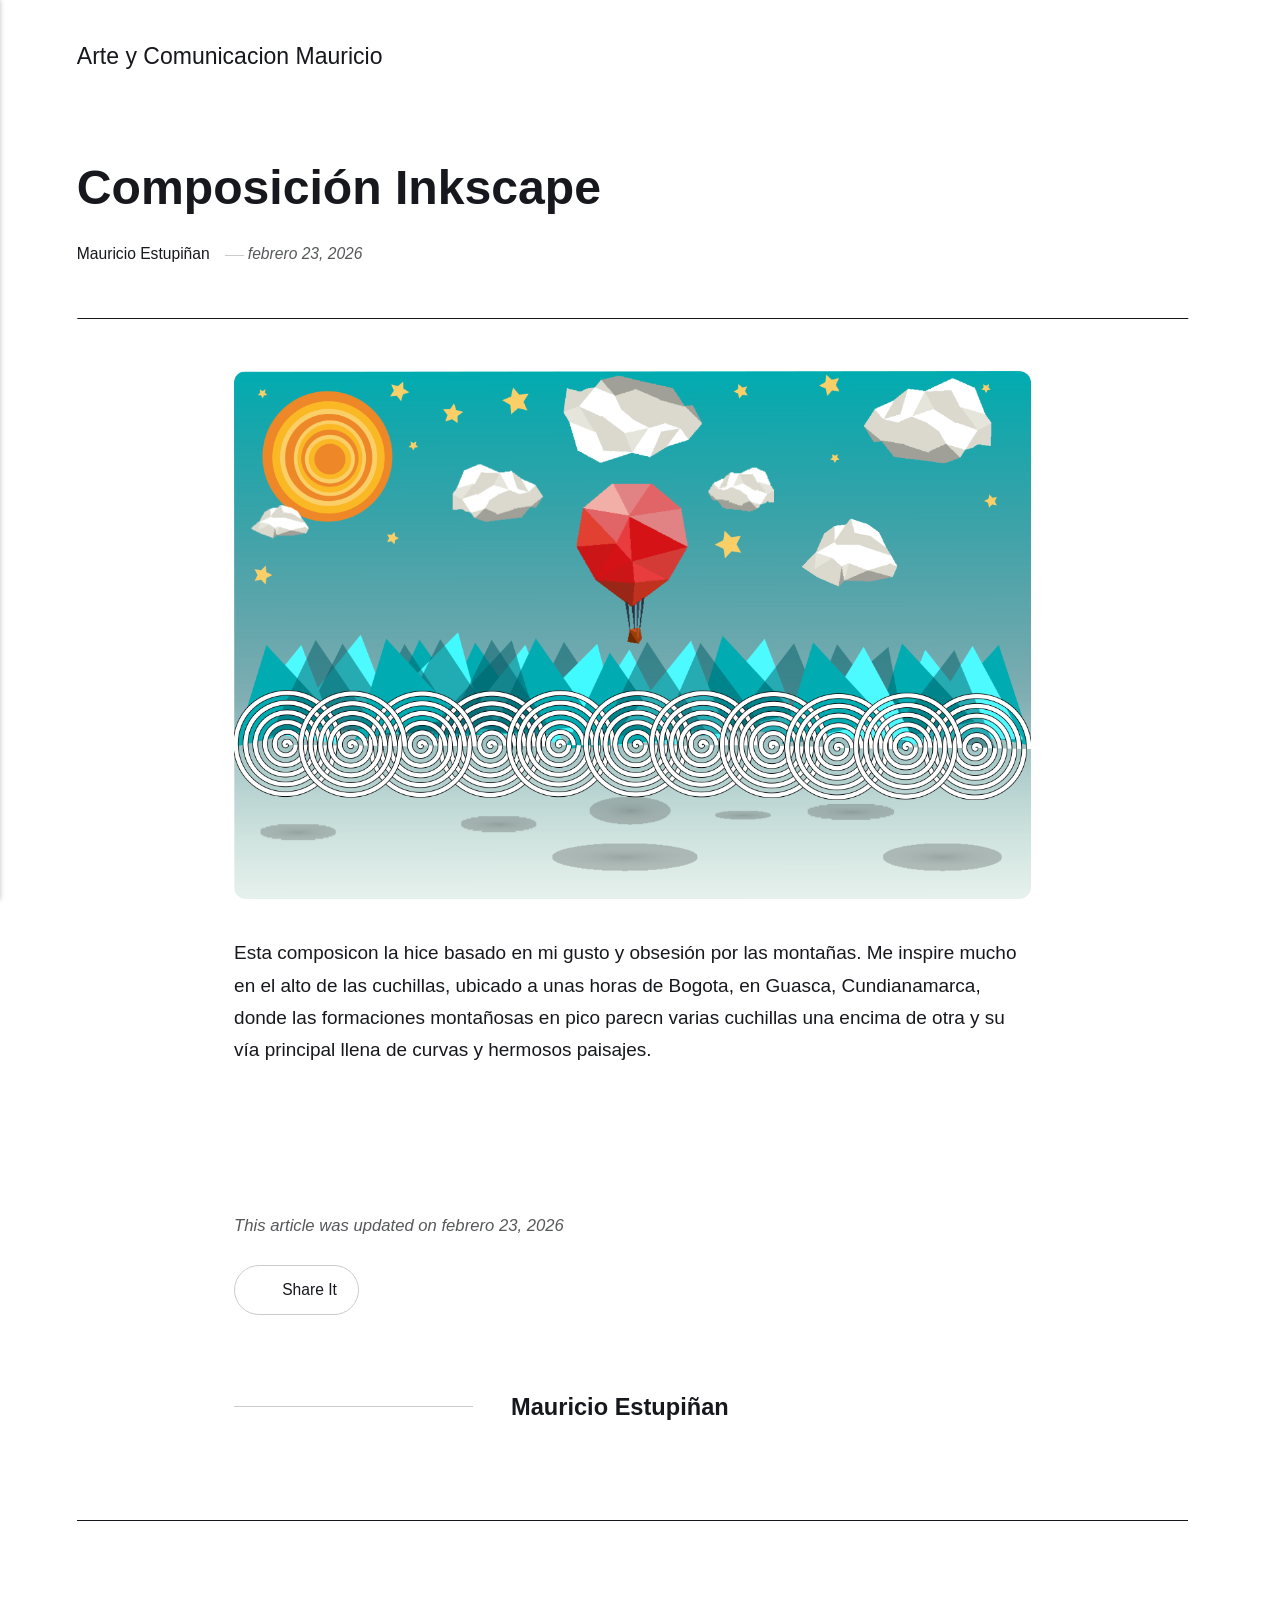
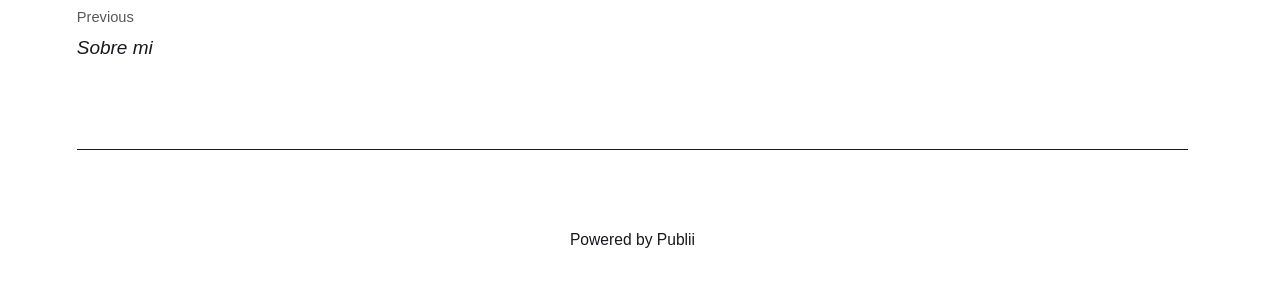
==== composicion-inkscape/index.html @ d59f740f "Updated from Publii" ====
<!DOCTYPE html><html lang="es"><head><meta charset="utf-8"><meta http-equiv="X-UA-Compatible" content="IE=edge"><meta name="viewport" content="width=device-width,initial-scale=1"><title>Composición Inkscape - Arte y Comunicacion Mauricio</title><meta name="description" content="Esta composicon la hice basado en mi gusto y obsesión por las montañas. Me inspire mucho en el alto de las cuchillas, ubicado a unas horas de Bogota, en Guasca, Cundianamarca, donde las formaciones montañosas en pico parecn varias cuchillas una encima de otra y&hellip;"><meta name="generator" content="Publii Open-Source CMS for Static Site"><link rel="canonical" href="https://MauricioEstupinan.github.io/Arte-y-comunicacion-/composicion-inkscape/"><link rel="alternate" type="application/atom+xml" href="https://MauricioEstupinan.github.io/Arte-y-comunicacion-/feed.xml" title="Arte y Comunicacion Mauricio - RSS"><link rel="alternate" type="application/json" href="https://MauricioEstupinan.github.io/Arte-y-comunicacion-/feed.json" title="Arte y Comunicacion Mauricio - JSON"><meta property="og:title" content="Composición Inkscape"><meta property="og:site_name" content="Arte y Comunicacion Mauricio"><meta property="og:description" content="Esta composicon la hice basado en mi gusto y obsesión por las montañas. Me inspire mucho en el alto de las cuchillas, ubicado a unas horas de Bogota, en Guasca, Cundianamarca, donde las formaciones montañosas en pico parecn varias cuchillas una encima de otra y&hellip;"><meta property="og:url" content="https://MauricioEstupinan.github.io/Arte-y-comunicacion-/composicion-inkscape/"><meta property="og:type" content="article"><link rel="stylesheet" href="https://MauricioEstupinan.github.io/Arte-y-comunicacion-/assets/css/style.css?v=2110fdcc9616a96348b5f5ad11c64055"><script type="application/ld+json">{"@context":"http://schema.org","@type":"Article","mainEntityOfPage":{"@type":"WebPage","@id":"https://MauricioEstupinan.github.io/Arte-y-comunicacion-/composicion-inkscape/"},"headline":"Composición Inkscape","datePublished":"2026-02-23T19:28-05:00","dateModified":"2026-02-23T21:09-05:00","description":"Esta composicon la hice basado en mi gusto y obsesión por las montañas. Me inspire mucho en el alto de las cuchillas, ubicado a unas horas de Bogota, en Guasca, Cundianamarca, donde las formaciones montañosas en pico parecn varias cuchillas una encima de otra y&hellip;","author":{"@type":"Person","name":"Mauricio Estupiñan","url":"https://MauricioEstupinan.github.io/Arte-y-comunicacion-/authors/mauricio-estupinan/"},"publisher":{"@type":"Organization","name":"Mauricio Estupiñan"}}</script><noscript><style>img[loading] {
                    opacity: 1;
                }</style></noscript></head><body class="post-template"><header class="top js-header"><a class="logo" href="https://MauricioEstupinan.github.io/Arte-y-comunicacion-/">Arte y Comunicacion Mauricio</a><nav class="navbar js-navbar"><button class="navbar__toggle js-toggle" aria-label="Menu" aria-haspopup="true" aria-expanded="false"><span class="navbar__toggle-box"><span class="navbar__toggle-inner">Menu</span></span></button><ul class="navbar__menu"></ul></nav></header><main class="post"><article class="content"><div class="hero hero--noimage"><header class="hero__content"><div class="wrapper"><h1>Composición Inkscape</h1><div class="feed__meta content__meta"><a href="https://MauricioEstupinan.github.io/Arte-y-comunicacion-/authors/mauricio-estupinan/" class="feed__author">Mauricio Estupiñan</a> <time datetime="2026-02-23T19:28" class="feed__date">febrero 23, 2026</time></div></div></header></div><div class="entry-wrapper content__entry"><figure class="post__image"><img loading="lazy" src="https://MauricioEstupinan.github.io/Arte-y-comunicacion-/media/posts/3/ComposicionMEV.png" alt="" width="1209" height="801" sizes="(max-width: 1920px) 100vw, 1920px" srcset="https://MauricioEstupinan.github.io/Arte-y-comunicacion-/media/posts/3/responsive/ComposicionMEV-xs.png 640w, https://MauricioEstupinan.github.io/Arte-y-comunicacion-/media/posts/3/responsive/ComposicionMEV-sm.png 768w, https://MauricioEstupinan.github.io/Arte-y-comunicacion-/media/posts/3/responsive/ComposicionMEV-md.png 1024w, https://MauricioEstupinan.github.io/Arte-y-comunicacion-/media/posts/3/responsive/ComposicionMEV-lg.png 1366w, https://MauricioEstupinan.github.io/Arte-y-comunicacion-/media/posts/3/responsive/ComposicionMEV-xl.png 1600w, https://MauricioEstupinan.github.io/Arte-y-comunicacion-/media/posts/3/responsive/ComposicionMEV-2xl.png 1920w"></figure><p>Esta composicon la hice basado en mi gusto y obsesión por las montañas. Me inspire mucho en el alto de las cuchillas, ubicado a unas horas de Bogota, en Guasca, Cundianamarca, donde las formaciones montañosas en pico parecn varias cuchillas una encima de otra y su vía principal llena de curvas y hermosos paisajes.  </p><figure class="post__image"><img loading="lazy" src="undefined" alt="" data-is-external-image="true"></figure></div><footer class="content__footer"><div class="entry-wrapper"><p class="content__updated">This article was updated on febrero 23, 2026</p><div class="content__actions"><div class="content__share"><button class="btn--icon content__share-button js-content__share-button"><svg width="20" height="20" aria-hidden="true"><use xlink:href="https://MauricioEstupinan.github.io/Arte-y-comunicacion-/assets/svg/svg-map.svg#share"></use></svg> <span>Share It</span></button><div class="content__share-popup js-content__share-popup"></div></div></div><div class="content__bio bio"><div><h3 class="h4 bio__name"><a href="https://MauricioEstupinan.github.io/Arte-y-comunicacion-/authors/mauricio-estupinan/" rel="author">Mauricio Estupiñan</a></h3></div></div></div><nav class="content__nav"><div class="wrapper"><div class="content__nav-inner"><div class="content__nav-prev"><a href="https://MauricioEstupinan.github.io/Arte-y-comunicacion-/sobre-mi/" class="content__nav-link" rel="prev"><div><span>Previous</span> Sobre mi </div></a></div></div></div></nav></footer></article></main><footer class="footer footer--glued"><div class="wrapper"><div class="footer__copyright">Powered by Publii</div><button id="backToTop" class="footer__bttop" aria-label="Back to top" title="Back to top"><svg width="20" height="20"><use xlink:href="https://MauricioEstupinan.github.io/Arte-y-comunicacion-/assets/svg/svg-map.svg#toparrow"/></svg></button></div></footer><script defer="defer" src="https://MauricioEstupinan.github.io/Arte-y-comunicacion-/assets/js/scripts.min.js?v=d0fc1030089a37f93a2d51bf6d07565c"></script><script>window.publiiThemeMenuConfig={mobileMenuMode:'sidebar',animationSpeed:300,submenuWidth: 'auto',doubleClickTime:500,mobileMenuExpandableSubmenus:true,relatedContainerForOverlayMenuSelector:'.top'};</script><script>var images = document.querySelectorAll('img[loading]');
        for (var i = 0; i < images.length; i++) {
            if (images[i].complete) {
                images[i].classList.add('is-loaded');
            } else {
                images[i].addEventListener('load', function () {
                    this.classList.add('is-loaded');
                }, false);
            }
        }</script></body></html>
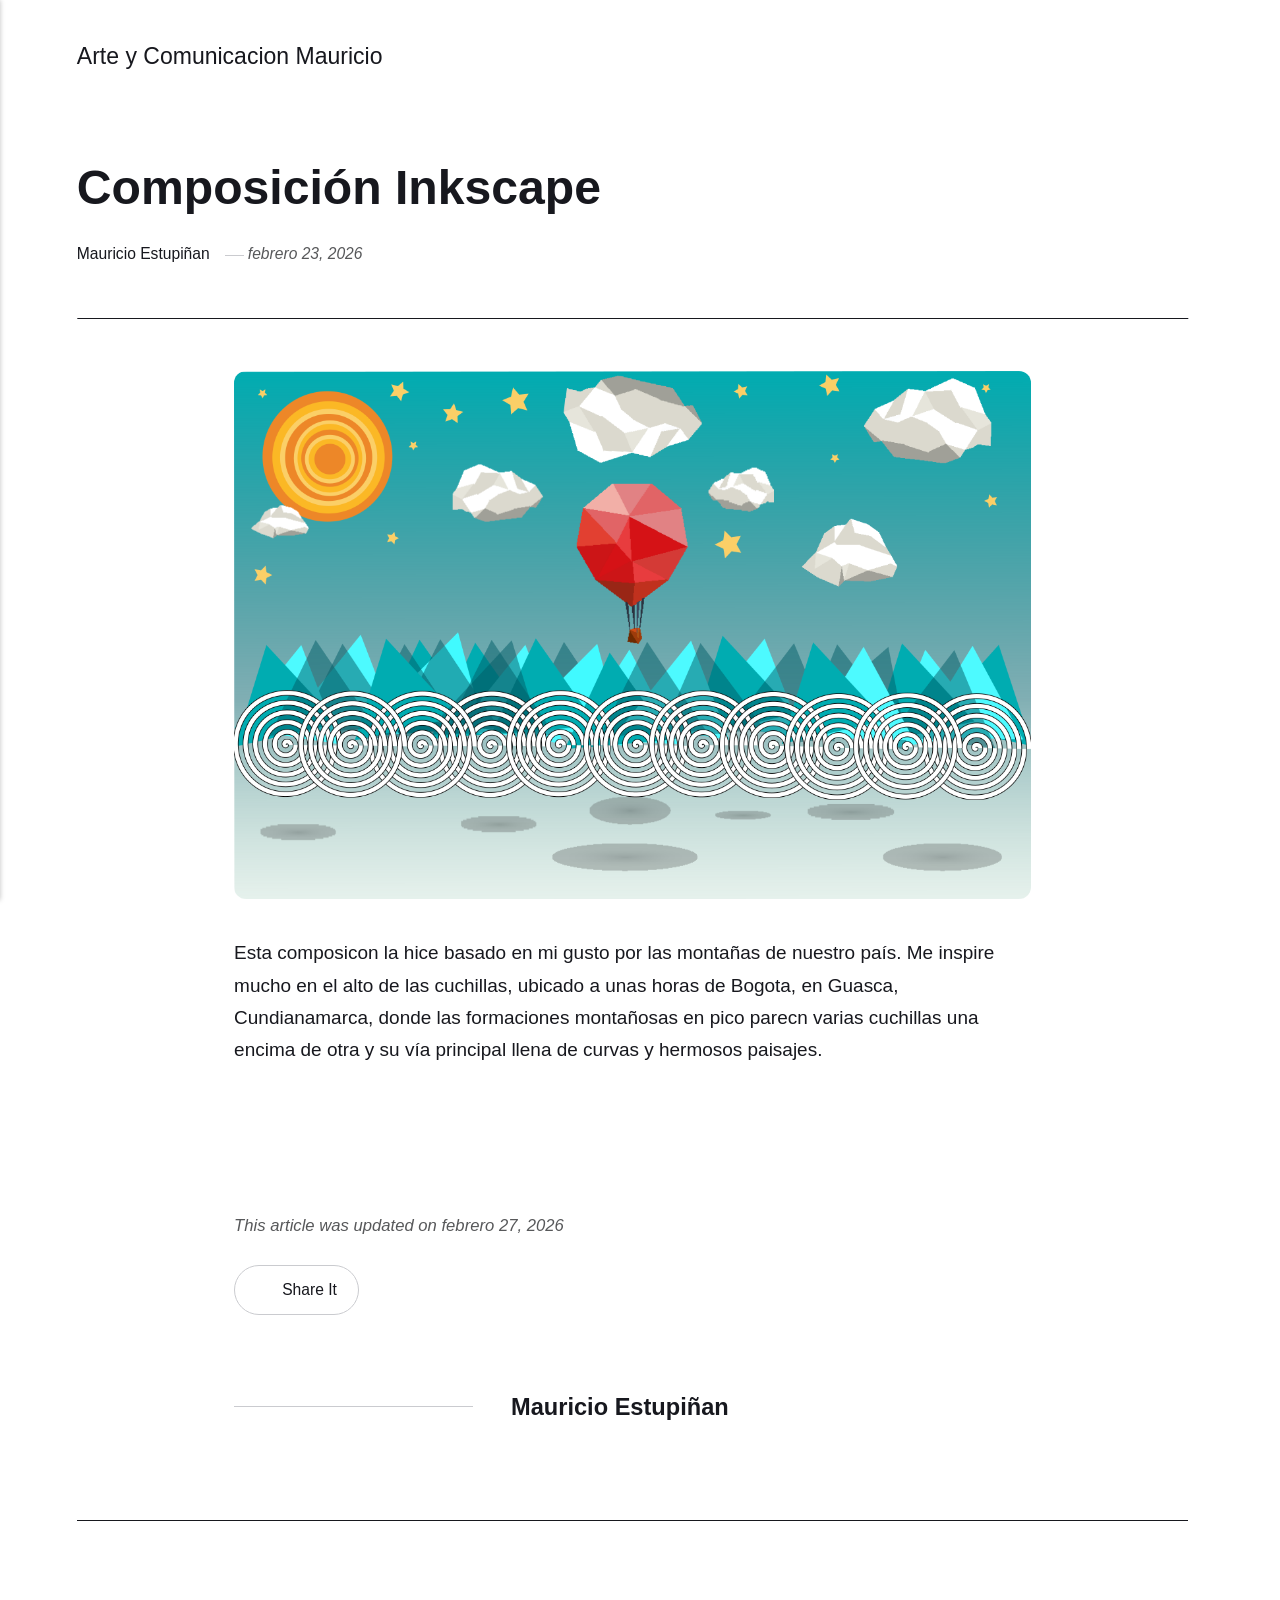
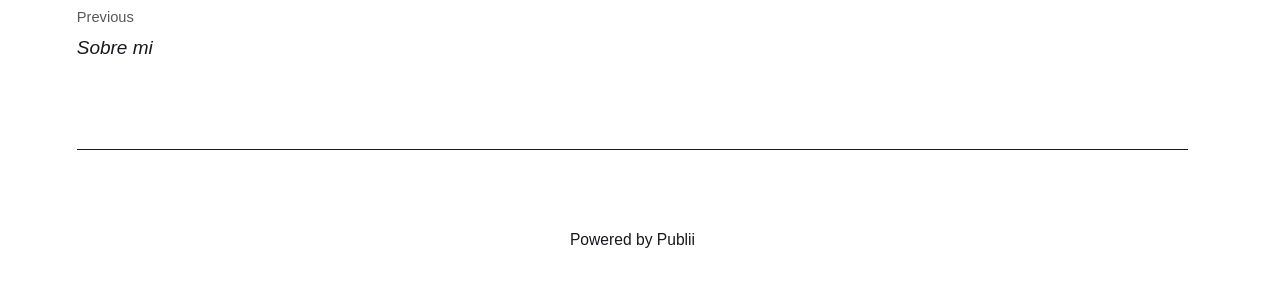
==== commit b977e224: "Updated from Publii" ====
--- a/composicion-inkscape/index.html
+++ b/composicion-inkscape/index.html
@@ -1,6 +1,6 @@
-<!DOCTYPE html><html lang="es"><head><meta charset="utf-8"><meta http-equiv="X-UA-Compatible" content="IE=edge"><meta name="viewport" content="width=device-width,initial-scale=1"><title>Composición Inkscape - Arte y Comunicacion Mauricio</title><meta name="description" content="Esta composicon la hice basado en mi gusto y obsesión por las montañas. Me inspire mucho en el alto de las cuchillas, ubicado a unas horas de Bogota, en Guasca, Cundianamarca, donde las formaciones montañosas en pico parecn varias cuchillas una encima de otra y&hellip;"><meta name="generator" content="Publii Open-Source CMS for Static Site"><link rel="canonical" href="https://MauricioEstupinan.github.io/Arte-y-comunicacion-/composicion-inkscape/"><link rel="alternate" type="application/atom+xml" href="https://MauricioEstupinan.github.io/Arte-y-comunicacion-/feed.xml" title="Arte y Comunicacion Mauricio - RSS"><link rel="alternate" type="application/json" href="https://MauricioEstupinan.github.io/Arte-y-comunicacion-/feed.json" title="Arte y Comunicacion Mauricio - JSON"><meta property="og:title" content="Composición Inkscape"><meta property="og:site_name" content="Arte y Comunicacion Mauricio"><meta property="og:description" content="Esta composicon la hice basado en mi gusto y obsesión por las montañas. Me inspire mucho en el alto de las cuchillas, ubicado a unas horas de Bogota, en Guasca, Cundianamarca, donde las formaciones montañosas en pico parecn varias cuchillas una encima de otra y&hellip;"><meta property="og:url" content="https://MauricioEstupinan.github.io/Arte-y-comunicacion-/composicion-inkscape/"><meta property="og:type" content="article"><link rel="stylesheet" href="https://MauricioEstupinan.github.io/Arte-y-comunicacion-/assets/css/style.css?v=2110fdcc9616a96348b5f5ad11c64055"><script type="application/ld+json">{"@context":"http://schema.org","@type":"Article","mainEntityOfPage":{"@type":"WebPage","@id":"https://MauricioEstupinan.github.io/Arte-y-comunicacion-/composicion-inkscape/"},"headline":"Composición Inkscape","datePublished":"2026-02-23T19:28-05:00","dateModified":"2026-02-23T21:09-05:00","description":"Esta composicon la hice basado en mi gusto y obsesión por las montañas. Me inspire mucho en el alto de las cuchillas, ubicado a unas horas de Bogota, en Guasca, Cundianamarca, donde las formaciones montañosas en pico parecn varias cuchillas una encima de otra y&hellip;","author":{"@type":"Person","name":"Mauricio Estupiñan","url":"https://MauricioEstupinan.github.io/Arte-y-comunicacion-/authors/mauricio-estupinan/"},"publisher":{"@type":"Organization","name":"Mauricio Estupiñan"}}</script><noscript><style>img[loading] {
+<!DOCTYPE html><html lang="es"><head><meta charset="utf-8"><meta http-equiv="X-UA-Compatible" content="IE=edge"><meta name="viewport" content="width=device-width,initial-scale=1"><title>Composición Inkscape - Arte y Comunicacion Mauricio</title><meta name="description" content="Esta composicon la hice basado en mi gusto por las montañas de nuestro país. Me inspire mucho en el alto de las cuchillas, ubicado a unas horas de Bogota, en Guasca, Cundianamarca, donde las formaciones montañosas en pico parecn varias cuchillas una encima de otra&hellip;"><meta name="generator" content="Publii Open-Source CMS for Static Site"><link rel="canonical" href="https://MauricioEstupinan.github.io/Arte-y-comunicacion-/composicion-inkscape/"><link rel="alternate" type="application/atom+xml" href="https://MauricioEstupinan.github.io/Arte-y-comunicacion-/feed.xml" title="Arte y Comunicacion Mauricio - RSS"><link rel="alternate" type="application/json" href="https://MauricioEstupinan.github.io/Arte-y-comunicacion-/feed.json" title="Arte y Comunicacion Mauricio - JSON"><meta property="og:title" content="Composición Inkscape"><meta property="og:site_name" content="Arte y Comunicacion Mauricio"><meta property="og:description" content="Esta composicon la hice basado en mi gusto por las montañas de nuestro país. Me inspire mucho en el alto de las cuchillas, ubicado a unas horas de Bogota, en Guasca, Cundianamarca, donde las formaciones montañosas en pico parecn varias cuchillas una encima de otra&hellip;"><meta property="og:url" content="https://MauricioEstupinan.github.io/Arte-y-comunicacion-/composicion-inkscape/"><meta property="og:type" content="article"><link rel="stylesheet" href="https://MauricioEstupinan.github.io/Arte-y-comunicacion-/assets/css/style.css?v=2110fdcc9616a96348b5f5ad11c64055"><script type="application/ld+json">{"@context":"http://schema.org","@type":"Article","mainEntityOfPage":{"@type":"WebPage","@id":"https://MauricioEstupinan.github.io/Arte-y-comunicacion-/composicion-inkscape/"},"headline":"Composición Inkscape","datePublished":"2026-02-23T19:28-05:00","dateModified":"2026-02-27T11:09-05:00","description":"Esta composicon la hice basado en mi gusto por las montañas de nuestro país. Me inspire mucho en el alto de las cuchillas, ubicado a unas horas de Bogota, en Guasca, Cundianamarca, donde las formaciones montañosas en pico parecn varias cuchillas una encima de otra&hellip;","author":{"@type":"Person","name":"Mauricio Estupiñan","url":"https://MauricioEstupinan.github.io/Arte-y-comunicacion-/authors/mauricio-estupinan/"},"publisher":{"@type":"Organization","name":"Mauricio Estupiñan"}}</script><noscript><style>img[loading] {
                     opacity: 1;
-                }</style></noscript></head><body class="post-template"><header class="top js-header"><a class="logo" href="https://MauricioEstupinan.github.io/Arte-y-comunicacion-/">Arte y Comunicacion Mauricio</a><nav class="navbar js-navbar"><button class="navbar__toggle js-toggle" aria-label="Menu" aria-haspopup="true" aria-expanded="false"><span class="navbar__toggle-box"><span class="navbar__toggle-inner">Menu</span></span></button><ul class="navbar__menu"></ul></nav></header><main class="post"><article class="content"><div class="hero hero--noimage"><header class="hero__content"><div class="wrapper"><h1>Composición Inkscape</h1><div class="feed__meta content__meta"><a href="https://MauricioEstupinan.github.io/Arte-y-comunicacion-/authors/mauricio-estupinan/" class="feed__author">Mauricio Estupiñan</a> <time datetime="2026-02-23T19:28" class="feed__date">febrero 23, 2026</time></div></div></header></div><div class="entry-wrapper content__entry"><figure class="post__image"><img loading="lazy" src="https://MauricioEstupinan.github.io/Arte-y-comunicacion-/media/posts/3/ComposicionMEV.png" alt="" width="1209" height="801" sizes="(max-width: 1920px) 100vw, 1920px" srcset="https://MauricioEstupinan.github.io/Arte-y-comunicacion-/media/posts/3/responsive/ComposicionMEV-xs.png 640w, https://MauricioEstupinan.github.io/Arte-y-comunicacion-/media/posts/3/responsive/ComposicionMEV-sm.png 768w, https://MauricioEstupinan.github.io/Arte-y-comunicacion-/media/posts/3/responsive/ComposicionMEV-md.png 1024w, https://MauricioEstupinan.github.io/Arte-y-comunicacion-/media/posts/3/responsive/ComposicionMEV-lg.png 1366w, https://MauricioEstupinan.github.io/Arte-y-comunicacion-/media/posts/3/responsive/ComposicionMEV-xl.png 1600w, https://MauricioEstupinan.github.io/Arte-y-comunicacion-/media/posts/3/responsive/ComposicionMEV-2xl.png 1920w"></figure><p>Esta composicon la hice basado en mi gusto y obsesión por las montañas. Me inspire mucho en el alto de las cuchillas, ubicado a unas horas de Bogota, en Guasca, Cundianamarca, donde las formaciones montañosas en pico parecn varias cuchillas una encima de otra y su vía principal llena de curvas y hermosos paisajes.  </p><figure class="post__image"><img loading="lazy" src="undefined" alt="" data-is-external-image="true"></figure></div><footer class="content__footer"><div class="entry-wrapper"><p class="content__updated">This article was updated on febrero 23, 2026</p><div class="content__actions"><div class="content__share"><button class="btn--icon content__share-button js-content__share-button"><svg width="20" height="20" aria-hidden="true"><use xlink:href="https://MauricioEstupinan.github.io/Arte-y-comunicacion-/assets/svg/svg-map.svg#share"></use></svg> <span>Share It</span></button><div class="content__share-popup js-content__share-popup"></div></div></div><div class="content__bio bio"><div><h3 class="h4 bio__name"><a href="https://MauricioEstupinan.github.io/Arte-y-comunicacion-/authors/mauricio-estupinan/" rel="author">Mauricio Estupiñan</a></h3></div></div></div><nav class="content__nav"><div class="wrapper"><div class="content__nav-inner"><div class="content__nav-prev"><a href="https://MauricioEstupinan.github.io/Arte-y-comunicacion-/sobre-mi/" class="content__nav-link" rel="prev"><div><span>Previous</span> Sobre mi </div></a></div></div></div></nav></footer></article></main><footer class="footer footer--glued"><div class="wrapper"><div class="footer__copyright">Powered by Publii</div><button id="backToTop" class="footer__bttop" aria-label="Back to top" title="Back to top"><svg width="20" height="20"><use xlink:href="https://MauricioEstupinan.github.io/Arte-y-comunicacion-/assets/svg/svg-map.svg#toparrow"/></svg></button></div></footer><script defer="defer" src="https://MauricioEstupinan.github.io/Arte-y-comunicacion-/assets/js/scripts.min.js?v=d0fc1030089a37f93a2d51bf6d07565c"></script><script>window.publiiThemeMenuConfig={mobileMenuMode:'sidebar',animationSpeed:300,submenuWidth: 'auto',doubleClickTime:500,mobileMenuExpandableSubmenus:true,relatedContainerForOverlayMenuSelector:'.top'};</script><script>var images = document.querySelectorAll('img[loading]');
+                }</style></noscript></head><body class="post-template"><header class="top js-header"><a class="logo" href="https://MauricioEstupinan.github.io/Arte-y-comunicacion-/">Arte y Comunicacion Mauricio</a><nav class="navbar js-navbar"><button class="navbar__toggle js-toggle" aria-label="Menu" aria-haspopup="true" aria-expanded="false"><span class="navbar__toggle-box"><span class="navbar__toggle-inner">Menu</span></span></button><ul class="navbar__menu"></ul></nav></header><main class="post"><article class="content"><div class="hero hero--noimage"><header class="hero__content"><div class="wrapper"><h1>Composición Inkscape</h1><div class="feed__meta content__meta"><a href="https://MauricioEstupinan.github.io/Arte-y-comunicacion-/authors/mauricio-estupinan/" class="feed__author">Mauricio Estupiñan</a> <time datetime="2026-02-23T19:28" class="feed__date">febrero 23, 2026</time></div></div></header></div><div class="entry-wrapper content__entry"><figure class="post__image"><img loading="lazy" src="https://MauricioEstupinan.github.io/Arte-y-comunicacion-/media/posts/3/ComposicionMEV.png" alt="" width="1209" height="801" sizes="(max-width: 1920px) 100vw, 1920px" srcset="https://MauricioEstupinan.github.io/Arte-y-comunicacion-/media/posts/3/responsive/ComposicionMEV-xs.png 640w, https://MauricioEstupinan.github.io/Arte-y-comunicacion-/media/posts/3/responsive/ComposicionMEV-sm.png 768w, https://MauricioEstupinan.github.io/Arte-y-comunicacion-/media/posts/3/responsive/ComposicionMEV-md.png 1024w, https://MauricioEstupinan.github.io/Arte-y-comunicacion-/media/posts/3/responsive/ComposicionMEV-lg.png 1366w, https://MauricioEstupinan.github.io/Arte-y-comunicacion-/media/posts/3/responsive/ComposicionMEV-xl.png 1600w, https://MauricioEstupinan.github.io/Arte-y-comunicacion-/media/posts/3/responsive/ComposicionMEV-2xl.png 1920w"></figure><p>Esta composicon la hice basado en mi gusto por las montañas de nuestro país. Me inspire mucho en el alto de las cuchillas, ubicado a unas horas de Bogota, en Guasca, Cundianamarca, donde las formaciones montañosas en pico parecn varias cuchillas una encima de otra y su vía principal llena de curvas y hermosos paisajes.  </p><figure class="post__image"><img loading="lazy" src="undefined" alt="" data-is-external-image="true"></figure></div><footer class="content__footer"><div class="entry-wrapper"><p class="content__updated">This article was updated on febrero 27, 2026</p><div class="content__actions"><div class="content__share"><button class="btn--icon content__share-button js-content__share-button"><svg width="20" height="20" aria-hidden="true"><use xlink:href="https://MauricioEstupinan.github.io/Arte-y-comunicacion-/assets/svg/svg-map.svg#share"></use></svg> <span>Share It</span></button><div class="content__share-popup js-content__share-popup"></div></div></div><div class="content__bio bio"><div><h3 class="h4 bio__name"><a href="https://MauricioEstupinan.github.io/Arte-y-comunicacion-/authors/mauricio-estupinan/" rel="author">Mauricio Estupiñan</a></h3></div></div></div><nav class="content__nav"><div class="wrapper"><div class="content__nav-inner"><div class="content__nav-prev"><a href="https://MauricioEstupinan.github.io/Arte-y-comunicacion-/sobre-mi/" class="content__nav-link" rel="prev"><div><span>Previous</span> Sobre mi </div></a></div></div></div></nav></footer></article></main><footer class="footer footer--glued"><div class="wrapper"><div class="footer__copyright">Powered by Publii</div><button id="backToTop" class="footer__bttop" aria-label="Back to top" title="Back to top"><svg width="20" height="20"><use xlink:href="https://MauricioEstupinan.github.io/Arte-y-comunicacion-/assets/svg/svg-map.svg#toparrow"/></svg></button></div></footer><script defer="defer" src="https://MauricioEstupinan.github.io/Arte-y-comunicacion-/assets/js/scripts.min.js?v=d0fc1030089a37f93a2d51bf6d07565c"></script><script>window.publiiThemeMenuConfig={mobileMenuMode:'sidebar',animationSpeed:300,submenuWidth: 'auto',doubleClickTime:500,mobileMenuExpandableSubmenus:true,relatedContainerForOverlayMenuSelector:'.top'};</script><script>var images = document.querySelectorAll('img[loading]');
         for (var i = 0; i < images.length; i++) {
             if (images[i].complete) {
                 images[i].classList.add('is-loaded');
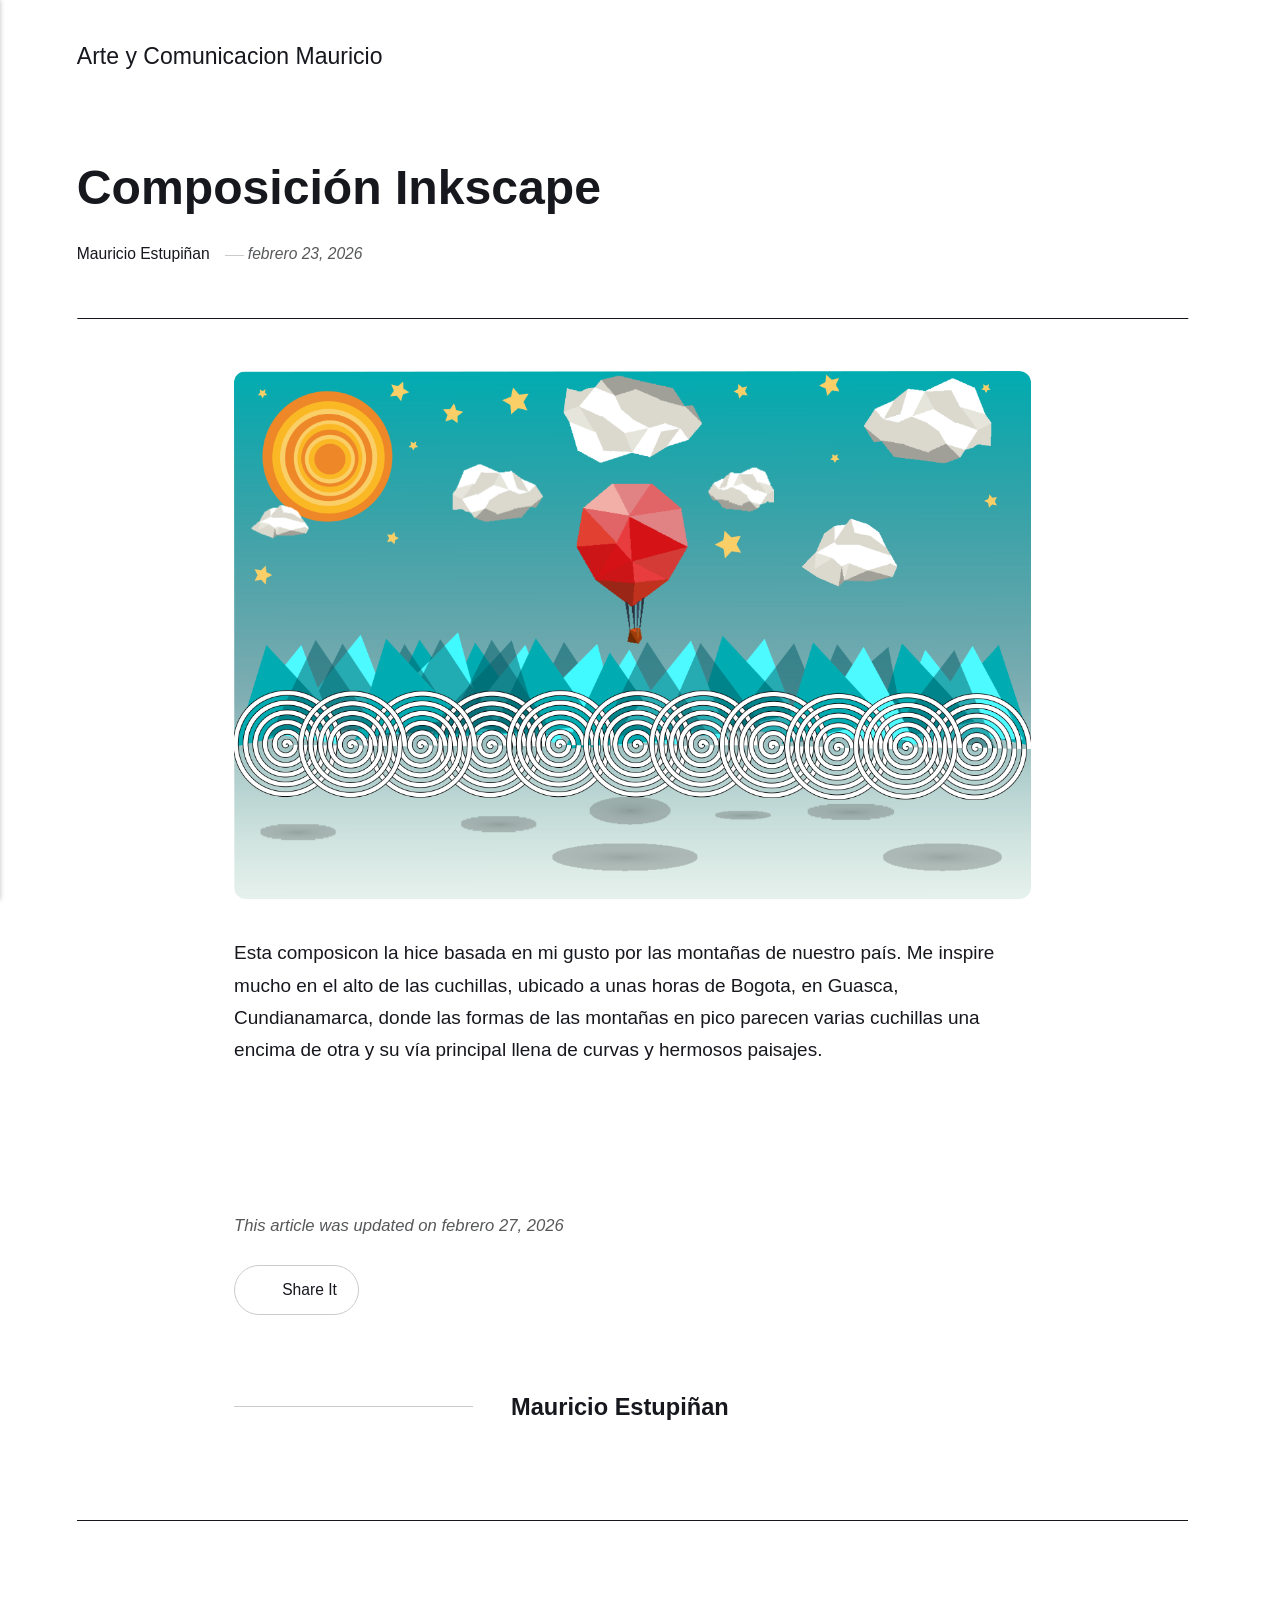
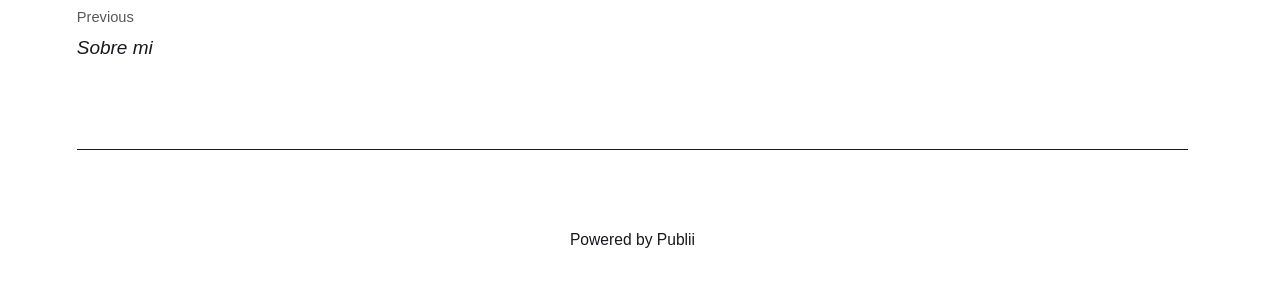
==== commit a790e4b4: "Updated from Publii" ====
--- a/composicion-inkscape/index.html
+++ b/composicion-inkscape/index.html
@@ -1,6 +1,6 @@
-<!DOCTYPE html><html lang="es"><head><meta charset="utf-8"><meta http-equiv="X-UA-Compatible" content="IE=edge"><meta name="viewport" content="width=device-width,initial-scale=1"><title>Composición Inkscape - Arte y Comunicacion Mauricio</title><meta name="description" content="Esta composicon la hice basado en mi gusto por las montañas de nuestro país. Me inspire mucho en el alto de las cuchillas, ubicado a unas horas de Bogota, en Guasca, Cundianamarca, donde las formaciones montañosas en pico parecn varias cuchillas una encima de otra&hellip;"><meta name="generator" content="Publii Open-Source CMS for Static Site"><link rel="canonical" href="https://MauricioEstupinan.github.io/Arte-y-comunicacion-/composicion-inkscape/"><link rel="alternate" type="application/atom+xml" href="https://MauricioEstupinan.github.io/Arte-y-comunicacion-/feed.xml" title="Arte y Comunicacion Mauricio - RSS"><link rel="alternate" type="application/json" href="https://MauricioEstupinan.github.io/Arte-y-comunicacion-/feed.json" title="Arte y Comunicacion Mauricio - JSON"><meta property="og:title" content="Composición Inkscape"><meta property="og:site_name" content="Arte y Comunicacion Mauricio"><meta property="og:description" content="Esta composicon la hice basado en mi gusto por las montañas de nuestro país. Me inspire mucho en el alto de las cuchillas, ubicado a unas horas de Bogota, en Guasca, Cundianamarca, donde las formaciones montañosas en pico parecn varias cuchillas una encima de otra&hellip;"><meta property="og:url" content="https://MauricioEstupinan.github.io/Arte-y-comunicacion-/composicion-inkscape/"><meta property="og:type" content="article"><link rel="stylesheet" href="https://MauricioEstupinan.github.io/Arte-y-comunicacion-/assets/css/style.css?v=2110fdcc9616a96348b5f5ad11c64055"><script type="application/ld+json">{"@context":"http://schema.org","@type":"Article","mainEntityOfPage":{"@type":"WebPage","@id":"https://MauricioEstupinan.github.io/Arte-y-comunicacion-/composicion-inkscape/"},"headline":"Composición Inkscape","datePublished":"2026-02-23T19:28-05:00","dateModified":"2026-02-27T11:09-05:00","description":"Esta composicon la hice basado en mi gusto por las montañas de nuestro país. Me inspire mucho en el alto de las cuchillas, ubicado a unas horas de Bogota, en Guasca, Cundianamarca, donde las formaciones montañosas en pico parecn varias cuchillas una encima de otra&hellip;","author":{"@type":"Person","name":"Mauricio Estupiñan","url":"https://MauricioEstupinan.github.io/Arte-y-comunicacion-/authors/mauricio-estupinan/"},"publisher":{"@type":"Organization","name":"Mauricio Estupiñan"}}</script><noscript><style>img[loading] {
+<!DOCTYPE html><html lang="es"><head><meta charset="utf-8"><meta http-equiv="X-UA-Compatible" content="IE=edge"><meta name="viewport" content="width=device-width,initial-scale=1"><title>Composición Inkscape - Arte y Comunicacion Mauricio</title><meta name="description" content="Esta composicon la hice basada en mi gusto por las montañas de nuestro país. Me inspire mucho en el alto de las cuchillas, ubicado a unas horas de Bogota, en Guasca, Cundianamarca, donde las formas de las montañas en pico parecen varias cuchillas una encima&hellip;"><meta name="generator" content="Publii Open-Source CMS for Static Site"><link rel="canonical" href="https://MauricioEstupinan.github.io/Arte-y-comunicacion-/composicion-inkscape/"><link rel="alternate" type="application/atom+xml" href="https://MauricioEstupinan.github.io/Arte-y-comunicacion-/feed.xml" title="Arte y Comunicacion Mauricio - RSS"><link rel="alternate" type="application/json" href="https://MauricioEstupinan.github.io/Arte-y-comunicacion-/feed.json" title="Arte y Comunicacion Mauricio - JSON"><meta property="og:title" content="Composición Inkscape"><meta property="og:site_name" content="Arte y Comunicacion Mauricio"><meta property="og:description" content="Esta composicon la hice basada en mi gusto por las montañas de nuestro país. Me inspire mucho en el alto de las cuchillas, ubicado a unas horas de Bogota, en Guasca, Cundianamarca, donde las formas de las montañas en pico parecen varias cuchillas una encima&hellip;"><meta property="og:url" content="https://MauricioEstupinan.github.io/Arte-y-comunicacion-/composicion-inkscape/"><meta property="og:type" content="article"><link rel="stylesheet" href="https://MauricioEstupinan.github.io/Arte-y-comunicacion-/assets/css/style.css?v=2110fdcc9616a96348b5f5ad11c64055"><script type="application/ld+json">{"@context":"http://schema.org","@type":"Article","mainEntityOfPage":{"@type":"WebPage","@id":"https://MauricioEstupinan.github.io/Arte-y-comunicacion-/composicion-inkscape/"},"headline":"Composición Inkscape","datePublished":"2026-02-23T19:28-05:00","dateModified":"2026-02-27T14:43-05:00","description":"Esta composicon la hice basada en mi gusto por las montañas de nuestro país. Me inspire mucho en el alto de las cuchillas, ubicado a unas horas de Bogota, en Guasca, Cundianamarca, donde las formas de las montañas en pico parecen varias cuchillas una encima&hellip;","author":{"@type":"Person","name":"Mauricio Estupiñan","url":"https://MauricioEstupinan.github.io/Arte-y-comunicacion-/authors/mauricio-estupinan/"},"publisher":{"@type":"Organization","name":"Mauricio Estupiñan"}}</script><noscript><style>img[loading] {
                     opacity: 1;
-                }</style></noscript></head><body class="post-template"><header class="top js-header"><a class="logo" href="https://MauricioEstupinan.github.io/Arte-y-comunicacion-/">Arte y Comunicacion Mauricio</a><nav class="navbar js-navbar"><button class="navbar__toggle js-toggle" aria-label="Menu" aria-haspopup="true" aria-expanded="false"><span class="navbar__toggle-box"><span class="navbar__toggle-inner">Menu</span></span></button><ul class="navbar__menu"></ul></nav></header><main class="post"><article class="content"><div class="hero hero--noimage"><header class="hero__content"><div class="wrapper"><h1>Composición Inkscape</h1><div class="feed__meta content__meta"><a href="https://MauricioEstupinan.github.io/Arte-y-comunicacion-/authors/mauricio-estupinan/" class="feed__author">Mauricio Estupiñan</a> <time datetime="2026-02-23T19:28" class="feed__date">febrero 23, 2026</time></div></div></header></div><div class="entry-wrapper content__entry"><figure class="post__image"><img loading="lazy" src="https://MauricioEstupinan.github.io/Arte-y-comunicacion-/media/posts/3/ComposicionMEV.png" alt="" width="1209" height="801" sizes="(max-width: 1920px) 100vw, 1920px" srcset="https://MauricioEstupinan.github.io/Arte-y-comunicacion-/media/posts/3/responsive/ComposicionMEV-xs.png 640w, https://MauricioEstupinan.github.io/Arte-y-comunicacion-/media/posts/3/responsive/ComposicionMEV-sm.png 768w, https://MauricioEstupinan.github.io/Arte-y-comunicacion-/media/posts/3/responsive/ComposicionMEV-md.png 1024w, https://MauricioEstupinan.github.io/Arte-y-comunicacion-/media/posts/3/responsive/ComposicionMEV-lg.png 1366w, https://MauricioEstupinan.github.io/Arte-y-comunicacion-/media/posts/3/responsive/ComposicionMEV-xl.png 1600w, https://MauricioEstupinan.github.io/Arte-y-comunicacion-/media/posts/3/responsive/ComposicionMEV-2xl.png 1920w"></figure><p>Esta composicon la hice basado en mi gusto por las montañas de nuestro país. Me inspire mucho en el alto de las cuchillas, ubicado a unas horas de Bogota, en Guasca, Cundianamarca, donde las formaciones montañosas en pico parecn varias cuchillas una encima de otra y su vía principal llena de curvas y hermosos paisajes.  </p><figure class="post__image"><img loading="lazy" src="undefined" alt="" data-is-external-image="true"></figure></div><footer class="content__footer"><div class="entry-wrapper"><p class="content__updated">This article was updated on febrero 27, 2026</p><div class="content__actions"><div class="content__share"><button class="btn--icon content__share-button js-content__share-button"><svg width="20" height="20" aria-hidden="true"><use xlink:href="https://MauricioEstupinan.github.io/Arte-y-comunicacion-/assets/svg/svg-map.svg#share"></use></svg> <span>Share It</span></button><div class="content__share-popup js-content__share-popup"></div></div></div><div class="content__bio bio"><div><h3 class="h4 bio__name"><a href="https://MauricioEstupinan.github.io/Arte-y-comunicacion-/authors/mauricio-estupinan/" rel="author">Mauricio Estupiñan</a></h3></div></div></div><nav class="content__nav"><div class="wrapper"><div class="content__nav-inner"><div class="content__nav-prev"><a href="https://MauricioEstupinan.github.io/Arte-y-comunicacion-/sobre-mi/" class="content__nav-link" rel="prev"><div><span>Previous</span> Sobre mi </div></a></div></div></div></nav></footer></article></main><footer class="footer footer--glued"><div class="wrapper"><div class="footer__copyright">Powered by Publii</div><button id="backToTop" class="footer__bttop" aria-label="Back to top" title="Back to top"><svg width="20" height="20"><use xlink:href="https://MauricioEstupinan.github.io/Arte-y-comunicacion-/assets/svg/svg-map.svg#toparrow"/></svg></button></div></footer><script defer="defer" src="https://MauricioEstupinan.github.io/Arte-y-comunicacion-/assets/js/scripts.min.js?v=d0fc1030089a37f93a2d51bf6d07565c"></script><script>window.publiiThemeMenuConfig={mobileMenuMode:'sidebar',animationSpeed:300,submenuWidth: 'auto',doubleClickTime:500,mobileMenuExpandableSubmenus:true,relatedContainerForOverlayMenuSelector:'.top'};</script><script>var images = document.querySelectorAll('img[loading]');
+                }</style></noscript></head><body class="post-template"><header class="top js-header"><a class="logo" href="https://MauricioEstupinan.github.io/Arte-y-comunicacion-/">Arte y Comunicacion Mauricio</a><nav class="navbar js-navbar"><button class="navbar__toggle js-toggle" aria-label="Menu" aria-haspopup="true" aria-expanded="false"><span class="navbar__toggle-box"><span class="navbar__toggle-inner">Menu</span></span></button><ul class="navbar__menu"></ul></nav></header><main class="post"><article class="content"><div class="hero hero--noimage"><header class="hero__content"><div class="wrapper"><h1>Composición Inkscape</h1><div class="feed__meta content__meta"><a href="https://MauricioEstupinan.github.io/Arte-y-comunicacion-/authors/mauricio-estupinan/" class="feed__author">Mauricio Estupiñan</a> <time datetime="2026-02-23T19:28" class="feed__date">febrero 23, 2026</time></div></div></header></div><div class="entry-wrapper content__entry"><figure class="post__image"><img loading="lazy" src="https://MauricioEstupinan.github.io/Arte-y-comunicacion-/media/posts/3/ComposicionMEV.png" alt="" width="1209" height="801" sizes="(max-width: 1920px) 100vw, 1920px" srcset="https://MauricioEstupinan.github.io/Arte-y-comunicacion-/media/posts/3/responsive/ComposicionMEV-xs.png 640w, https://MauricioEstupinan.github.io/Arte-y-comunicacion-/media/posts/3/responsive/ComposicionMEV-sm.png 768w, https://MauricioEstupinan.github.io/Arte-y-comunicacion-/media/posts/3/responsive/ComposicionMEV-md.png 1024w, https://MauricioEstupinan.github.io/Arte-y-comunicacion-/media/posts/3/responsive/ComposicionMEV-lg.png 1366w, https://MauricioEstupinan.github.io/Arte-y-comunicacion-/media/posts/3/responsive/ComposicionMEV-xl.png 1600w, https://MauricioEstupinan.github.io/Arte-y-comunicacion-/media/posts/3/responsive/ComposicionMEV-2xl.png 1920w"></figure><p>Esta composicon la hice basada en mi gusto por las montañas de nuestro país. Me inspire mucho en el alto de las cuchillas, ubicado a unas horas de Bogota, en Guasca, Cundianamarca, donde las formas de las montañas en pico parecen varias cuchillas una encima de otra y su vía principal llena de curvas y hermosos paisajes.  </p><figure class="post__image"><img loading="lazy" src="undefined" alt="" data-is-external-image="true"></figure></div><footer class="content__footer"><div class="entry-wrapper"><p class="content__updated">This article was updated on febrero 27, 2026</p><div class="content__actions"><div class="content__share"><button class="btn--icon content__share-button js-content__share-button"><svg width="20" height="20" aria-hidden="true"><use xlink:href="https://MauricioEstupinan.github.io/Arte-y-comunicacion-/assets/svg/svg-map.svg#share"></use></svg> <span>Share It</span></button><div class="content__share-popup js-content__share-popup"></div></div></div><div class="content__bio bio"><div><h3 class="h4 bio__name"><a href="https://MauricioEstupinan.github.io/Arte-y-comunicacion-/authors/mauricio-estupinan/" rel="author">Mauricio Estupiñan</a></h3></div></div></div><nav class="content__nav"><div class="wrapper"><div class="content__nav-inner"><div class="content__nav-prev"><a href="https://MauricioEstupinan.github.io/Arte-y-comunicacion-/sobre-mi/" class="content__nav-link" rel="prev"><div><span>Previous</span> Sobre mi </div></a></div></div></div></nav></footer></article></main><footer class="footer footer--glued"><div class="wrapper"><div class="footer__copyright">Powered by Publii</div><button id="backToTop" class="footer__bttop" aria-label="Back to top" title="Back to top"><svg width="20" height="20"><use xlink:href="https://MauricioEstupinan.github.io/Arte-y-comunicacion-/assets/svg/svg-map.svg#toparrow"/></svg></button></div></footer><script defer="defer" src="https://MauricioEstupinan.github.io/Arte-y-comunicacion-/assets/js/scripts.min.js?v=d0fc1030089a37f93a2d51bf6d07565c"></script><script>window.publiiThemeMenuConfig={mobileMenuMode:'sidebar',animationSpeed:300,submenuWidth: 'auto',doubleClickTime:500,mobileMenuExpandableSubmenus:true,relatedContainerForOverlayMenuSelector:'.top'};</script><script>var images = document.querySelectorAll('img[loading]');
         for (var i = 0; i < images.length; i++) {
             if (images[i].complete) {
                 images[i].classList.add('is-loaded');
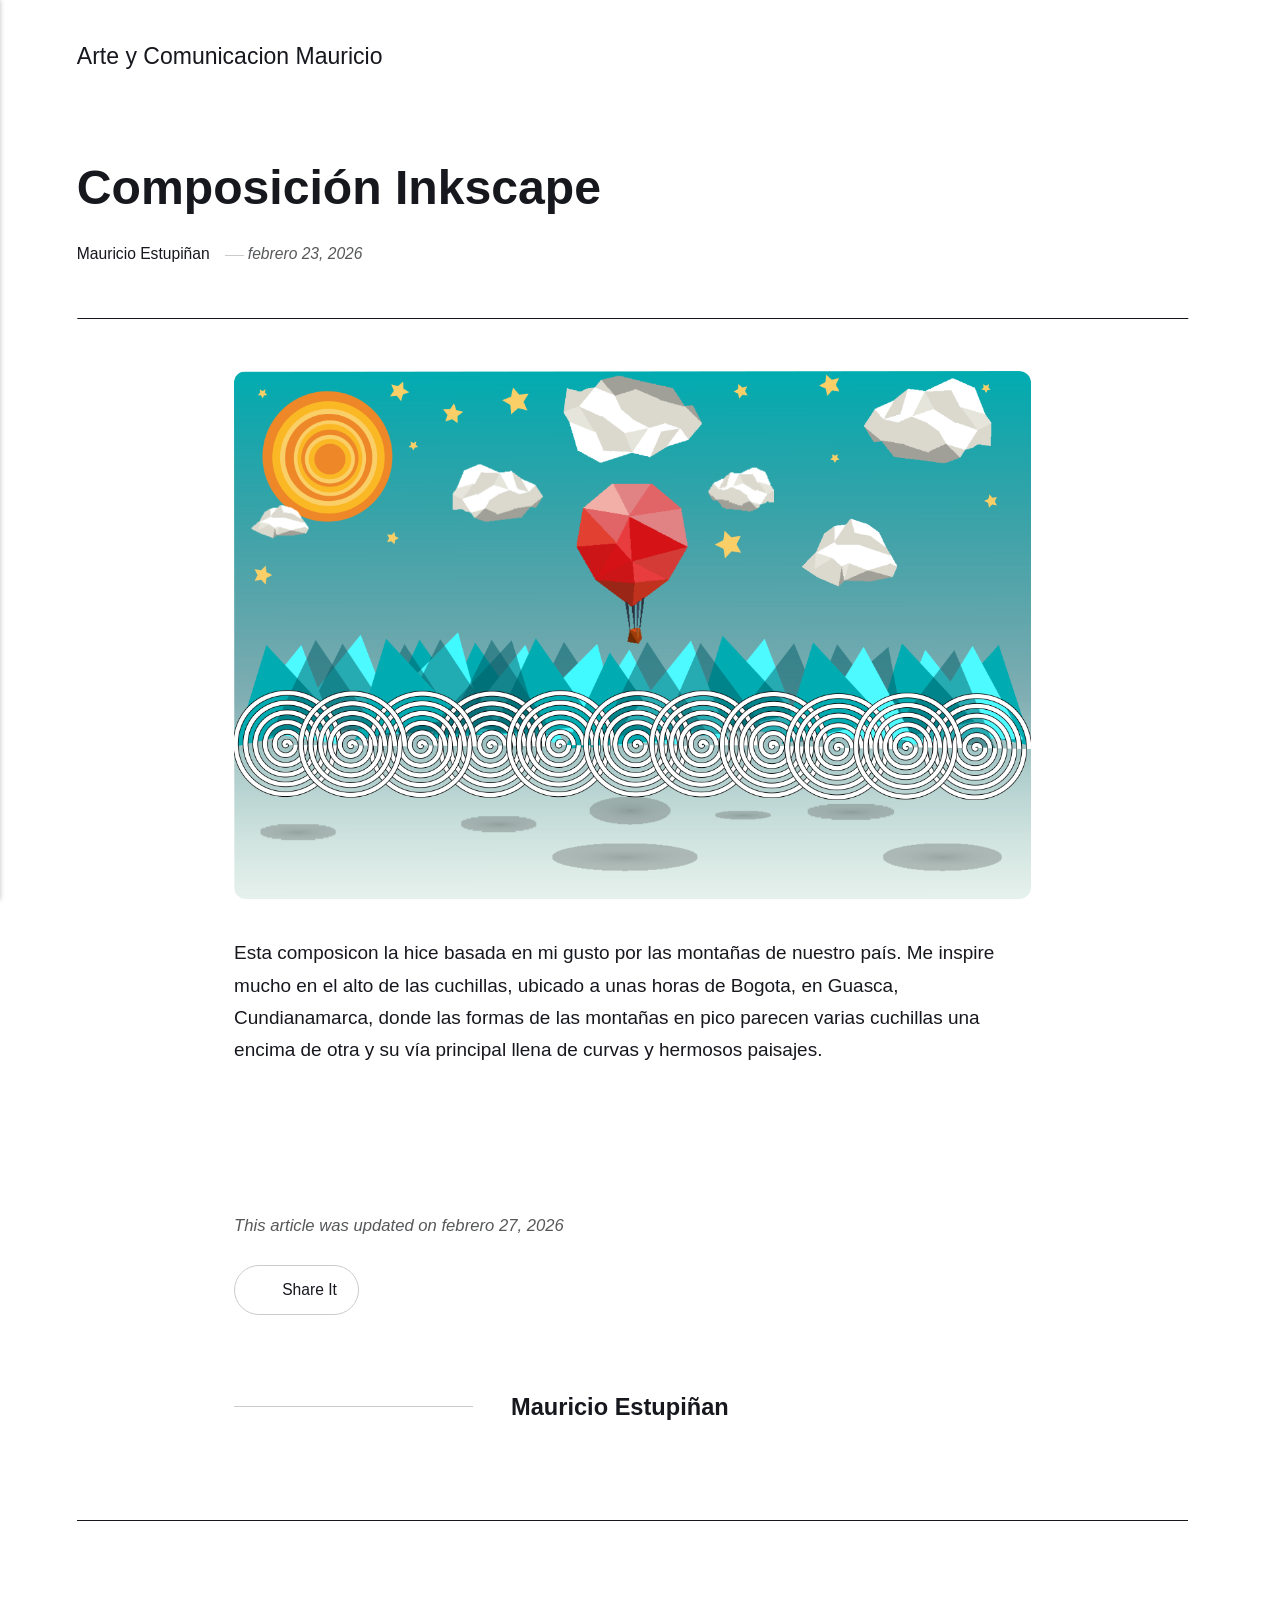
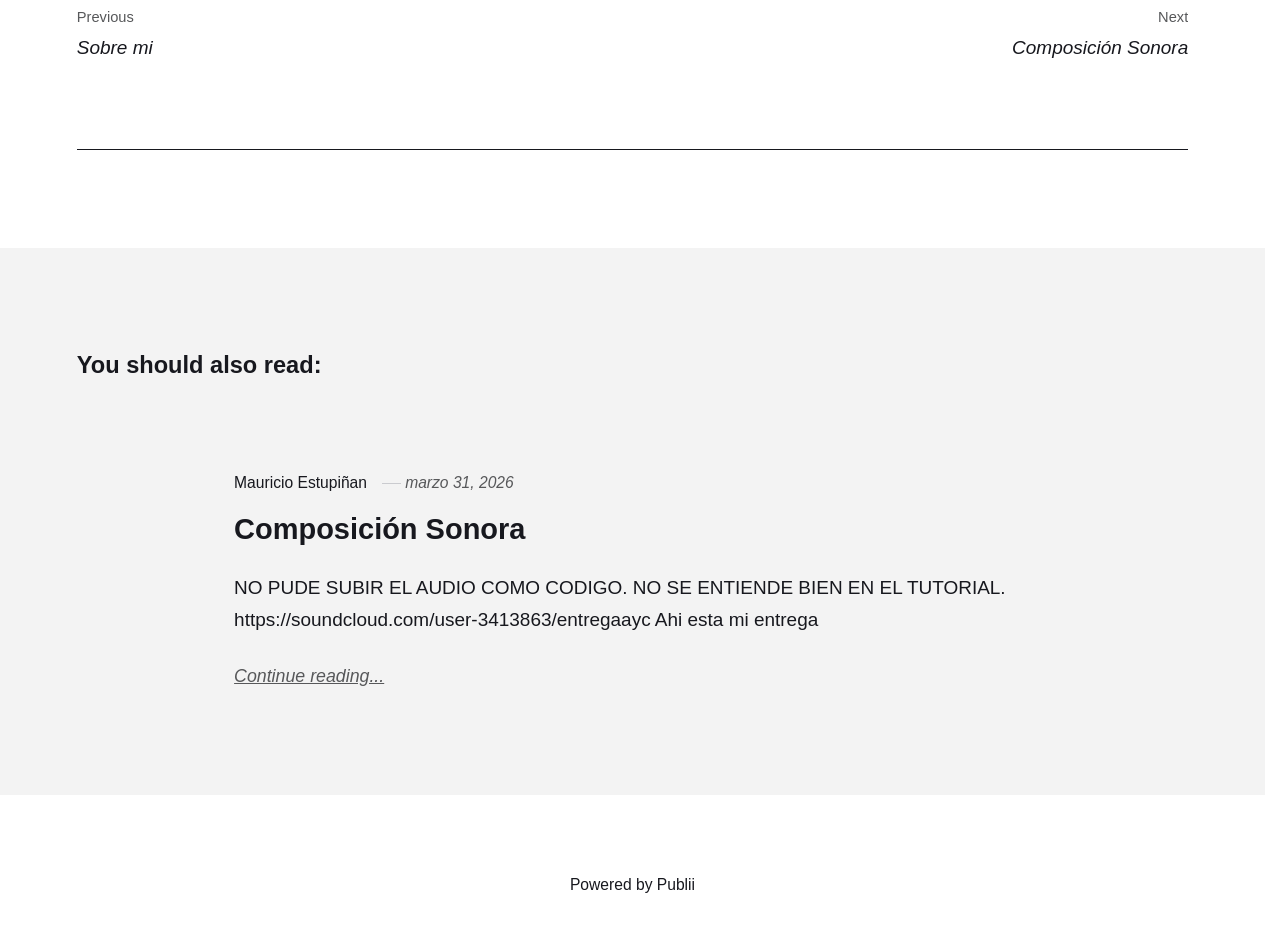
==== commit a710c6f0: "Updated from Publii" ====
--- a/composicion-inkscape/index.html
+++ b/composicion-inkscape/index.html
@@ -1,6 +1,6 @@
 <!DOCTYPE html><html lang="es"><head><meta charset="utf-8"><meta http-equiv="X-UA-Compatible" content="IE=edge"><meta name="viewport" content="width=device-width,initial-scale=1"><title>Composición Inkscape - Arte y Comunicacion Mauricio</title><meta name="description" content="Esta composicon la hice basada en mi gusto por las montañas de nuestro país. Me inspire mucho en el alto de las cuchillas, ubicado a unas horas de Bogota, en Guasca, Cundianamarca, donde las formas de las montañas en pico parecen varias cuchillas una encima&hellip;"><meta name="generator" content="Publii Open-Source CMS for Static Site"><link rel="canonical" href="https://MauricioEstupinan.github.io/Arte-y-comunicacion-/composicion-inkscape/"><link rel="alternate" type="application/atom+xml" href="https://MauricioEstupinan.github.io/Arte-y-comunicacion-/feed.xml" title="Arte y Comunicacion Mauricio - RSS"><link rel="alternate" type="application/json" href="https://MauricioEstupinan.github.io/Arte-y-comunicacion-/feed.json" title="Arte y Comunicacion Mauricio - JSON"><meta property="og:title" content="Composición Inkscape"><meta property="og:site_name" content="Arte y Comunicacion Mauricio"><meta property="og:description" content="Esta composicon la hice basada en mi gusto por las montañas de nuestro país. Me inspire mucho en el alto de las cuchillas, ubicado a unas horas de Bogota, en Guasca, Cundianamarca, donde las formas de las montañas en pico parecen varias cuchillas una encima&hellip;"><meta property="og:url" content="https://MauricioEstupinan.github.io/Arte-y-comunicacion-/composicion-inkscape/"><meta property="og:type" content="article"><link rel="stylesheet" href="https://MauricioEstupinan.github.io/Arte-y-comunicacion-/assets/css/style.css?v=2110fdcc9616a96348b5f5ad11c64055"><script type="application/ld+json">{"@context":"http://schema.org","@type":"Article","mainEntityOfPage":{"@type":"WebPage","@id":"https://MauricioEstupinan.github.io/Arte-y-comunicacion-/composicion-inkscape/"},"headline":"Composición Inkscape","datePublished":"2026-02-23T19:28-05:00","dateModified":"2026-02-27T14:43-05:00","description":"Esta composicon la hice basada en mi gusto por las montañas de nuestro país. Me inspire mucho en el alto de las cuchillas, ubicado a unas horas de Bogota, en Guasca, Cundianamarca, donde las formas de las montañas en pico parecen varias cuchillas una encima&hellip;","author":{"@type":"Person","name":"Mauricio Estupiñan","url":"https://MauricioEstupinan.github.io/Arte-y-comunicacion-/authors/mauricio-estupinan/"},"publisher":{"@type":"Organization","name":"Mauricio Estupiñan"}}</script><noscript><style>img[loading] {
                     opacity: 1;
-                }</style></noscript></head><body class="post-template"><header class="top js-header"><a class="logo" href="https://MauricioEstupinan.github.io/Arte-y-comunicacion-/">Arte y Comunicacion Mauricio</a><nav class="navbar js-navbar"><button class="navbar__toggle js-toggle" aria-label="Menu" aria-haspopup="true" aria-expanded="false"><span class="navbar__toggle-box"><span class="navbar__toggle-inner">Menu</span></span></button><ul class="navbar__menu"></ul></nav></header><main class="post"><article class="content"><div class="hero hero--noimage"><header class="hero__content"><div class="wrapper"><h1>Composición Inkscape</h1><div class="feed__meta content__meta"><a href="https://MauricioEstupinan.github.io/Arte-y-comunicacion-/authors/mauricio-estupinan/" class="feed__author">Mauricio Estupiñan</a> <time datetime="2026-02-23T19:28" class="feed__date">febrero 23, 2026</time></div></div></header></div><div class="entry-wrapper content__entry"><figure class="post__image"><img loading="lazy" src="https://MauricioEstupinan.github.io/Arte-y-comunicacion-/media/posts/3/ComposicionMEV.png" alt="" width="1209" height="801" sizes="(max-width: 1920px) 100vw, 1920px" srcset="https://MauricioEstupinan.github.io/Arte-y-comunicacion-/media/posts/3/responsive/ComposicionMEV-xs.png 640w, https://MauricioEstupinan.github.io/Arte-y-comunicacion-/media/posts/3/responsive/ComposicionMEV-sm.png 768w, https://MauricioEstupinan.github.io/Arte-y-comunicacion-/media/posts/3/responsive/ComposicionMEV-md.png 1024w, https://MauricioEstupinan.github.io/Arte-y-comunicacion-/media/posts/3/responsive/ComposicionMEV-lg.png 1366w, https://MauricioEstupinan.github.io/Arte-y-comunicacion-/media/posts/3/responsive/ComposicionMEV-xl.png 1600w, https://MauricioEstupinan.github.io/Arte-y-comunicacion-/media/posts/3/responsive/ComposicionMEV-2xl.png 1920w"></figure><p>Esta composicon la hice basada en mi gusto por las montañas de nuestro país. Me inspire mucho en el alto de las cuchillas, ubicado a unas horas de Bogota, en Guasca, Cundianamarca, donde las formas de las montañas en pico parecen varias cuchillas una encima de otra y su vía principal llena de curvas y hermosos paisajes.  </p><figure class="post__image"><img loading="lazy" src="undefined" alt="" data-is-external-image="true"></figure></div><footer class="content__footer"><div class="entry-wrapper"><p class="content__updated">This article was updated on febrero 27, 2026</p><div class="content__actions"><div class="content__share"><button class="btn--icon content__share-button js-content__share-button"><svg width="20" height="20" aria-hidden="true"><use xlink:href="https://MauricioEstupinan.github.io/Arte-y-comunicacion-/assets/svg/svg-map.svg#share"></use></svg> <span>Share It</span></button><div class="content__share-popup js-content__share-popup"></div></div></div><div class="content__bio bio"><div><h3 class="h4 bio__name"><a href="https://MauricioEstupinan.github.io/Arte-y-comunicacion-/authors/mauricio-estupinan/" rel="author">Mauricio Estupiñan</a></h3></div></div></div><nav class="content__nav"><div class="wrapper"><div class="content__nav-inner"><div class="content__nav-prev"><a href="https://MauricioEstupinan.github.io/Arte-y-comunicacion-/sobre-mi/" class="content__nav-link" rel="prev"><div><span>Previous</span> Sobre mi </div></a></div></div></div></nav></footer></article></main><footer class="footer footer--glued"><div class="wrapper"><div class="footer__copyright">Powered by Publii</div><button id="backToTop" class="footer__bttop" aria-label="Back to top" title="Back to top"><svg width="20" height="20"><use xlink:href="https://MauricioEstupinan.github.io/Arte-y-comunicacion-/assets/svg/svg-map.svg#toparrow"/></svg></button></div></footer><script defer="defer" src="https://MauricioEstupinan.github.io/Arte-y-comunicacion-/assets/js/scripts.min.js?v=d0fc1030089a37f93a2d51bf6d07565c"></script><script>window.publiiThemeMenuConfig={mobileMenuMode:'sidebar',animationSpeed:300,submenuWidth: 'auto',doubleClickTime:500,mobileMenuExpandableSubmenus:true,relatedContainerForOverlayMenuSelector:'.top'};</script><script>var images = document.querySelectorAll('img[loading]');
+                }</style></noscript></head><body class="post-template"><header class="top js-header"><a class="logo" href="https://MauricioEstupinan.github.io/Arte-y-comunicacion-/">Arte y Comunicacion Mauricio</a><nav class="navbar js-navbar"><button class="navbar__toggle js-toggle" aria-label="Menu" aria-haspopup="true" aria-expanded="false"><span class="navbar__toggle-box"><span class="navbar__toggle-inner">Menu</span></span></button><ul class="navbar__menu"></ul></nav></header><main class="post"><article class="content"><div class="hero hero--noimage"><header class="hero__content"><div class="wrapper"><h1>Composición Inkscape</h1><div class="feed__meta content__meta"><a href="https://MauricioEstupinan.github.io/Arte-y-comunicacion-/authors/mauricio-estupinan/" class="feed__author">Mauricio Estupiñan</a> <time datetime="2026-02-23T19:28" class="feed__date">febrero 23, 2026</time></div></div></header></div><div class="entry-wrapper content__entry"><figure class="post__image"><img loading="lazy" src="https://MauricioEstupinan.github.io/Arte-y-comunicacion-/media/posts/3/ComposicionMEV.png" alt="" width="1209" height="801" sizes="(max-width: 1920px) 100vw, 1920px" srcset="https://MauricioEstupinan.github.io/Arte-y-comunicacion-/media/posts/3/responsive/ComposicionMEV-xs.png 640w, https://MauricioEstupinan.github.io/Arte-y-comunicacion-/media/posts/3/responsive/ComposicionMEV-sm.png 768w, https://MauricioEstupinan.github.io/Arte-y-comunicacion-/media/posts/3/responsive/ComposicionMEV-md.png 1024w, https://MauricioEstupinan.github.io/Arte-y-comunicacion-/media/posts/3/responsive/ComposicionMEV-lg.png 1366w, https://MauricioEstupinan.github.io/Arte-y-comunicacion-/media/posts/3/responsive/ComposicionMEV-xl.png 1600w, https://MauricioEstupinan.github.io/Arte-y-comunicacion-/media/posts/3/responsive/ComposicionMEV-2xl.png 1920w"></figure><p>Esta composicon la hice basada en mi gusto por las montañas de nuestro país. Me inspire mucho en el alto de las cuchillas, ubicado a unas horas de Bogota, en Guasca, Cundianamarca, donde las formas de las montañas en pico parecen varias cuchillas una encima de otra y su vía principal llena de curvas y hermosos paisajes.  </p><figure class="post__image"><img loading="lazy" src="undefined" alt="" data-is-external-image="true"></figure></div><footer class="content__footer"><div class="entry-wrapper"><p class="content__updated">This article was updated on febrero 27, 2026</p><div class="content__actions"><div class="content__share"><button class="btn--icon content__share-button js-content__share-button"><svg width="20" height="20" aria-hidden="true"><use xlink:href="https://MauricioEstupinan.github.io/Arte-y-comunicacion-/assets/svg/svg-map.svg#share"></use></svg> <span>Share It</span></button><div class="content__share-popup js-content__share-popup"></div></div></div><div class="content__bio bio"><div><h3 class="h4 bio__name"><a href="https://MauricioEstupinan.github.io/Arte-y-comunicacion-/authors/mauricio-estupinan/" rel="author">Mauricio Estupiñan</a></h3></div></div></div><nav class="content__nav"><div class="wrapper"><div class="content__nav-inner"><div class="content__nav-prev"><a href="https://MauricioEstupinan.github.io/Arte-y-comunicacion-/sobre-mi/" class="content__nav-link" rel="prev"><div><span>Previous</span> Sobre mi </div></a></div><div class="content__nav-next"><a href="https://MauricioEstupinan.github.io/Arte-y-comunicacion-/composicion-sonora/" class="content__nav-link" rel="next"><div><span>Next</span> Composición Sonora</div></a></div></div></div></nav></footer></article><div class="content__related related"><div class="wrapper"><h2 class="h4 related__title">You should also read:</h2><article class="feed__item feed__item--centered"><div class="feed__content"><header><div class="feed__meta"><a href="https://MauricioEstupinan.github.io/Arte-y-comunicacion-/authors/mauricio-estupinan/" class="feed__author">Mauricio Estupiñan</a> <time datetime="2026-03-31T11:27" class="feed__date">marzo 31, 2026</time></div><h3 class="feed__title"><a href="https://MauricioEstupinan.github.io/Arte-y-comunicacion-/composicion-sonora/">Composición Sonora</a></h3></header><p>NO PUDE SUBIR EL AUDIO COMO CODIGO. NO SE ENTIENDE BIEN EN EL TUTORIAL. https://soundcloud.com/user-3413863/entregaayc Ahi esta mi entrega</p><a href="https://MauricioEstupinan.github.io/Arte-y-comunicacion-/composicion-sonora/" class="readmore feed__readmore">Continue reading...</a></div></article></div></div></main><footer class="footer footer--glued"><div class="wrapper"><div class="footer__copyright">Powered by Publii</div><button id="backToTop" class="footer__bttop" aria-label="Back to top" title="Back to top"><svg width="20" height="20"><use xlink:href="https://MauricioEstupinan.github.io/Arte-y-comunicacion-/assets/svg/svg-map.svg#toparrow"/></svg></button></div></footer><script defer="defer" src="https://MauricioEstupinan.github.io/Arte-y-comunicacion-/assets/js/scripts.min.js?v=d0fc1030089a37f93a2d51bf6d07565c"></script><script>window.publiiThemeMenuConfig={mobileMenuMode:'sidebar',animationSpeed:300,submenuWidth: 'auto',doubleClickTime:500,mobileMenuExpandableSubmenus:true,relatedContainerForOverlayMenuSelector:'.top'};</script><script>var images = document.querySelectorAll('img[loading]');
         for (var i = 0; i < images.length; i++) {
             if (images[i].complete) {
                 images[i].classList.add('is-loaded');
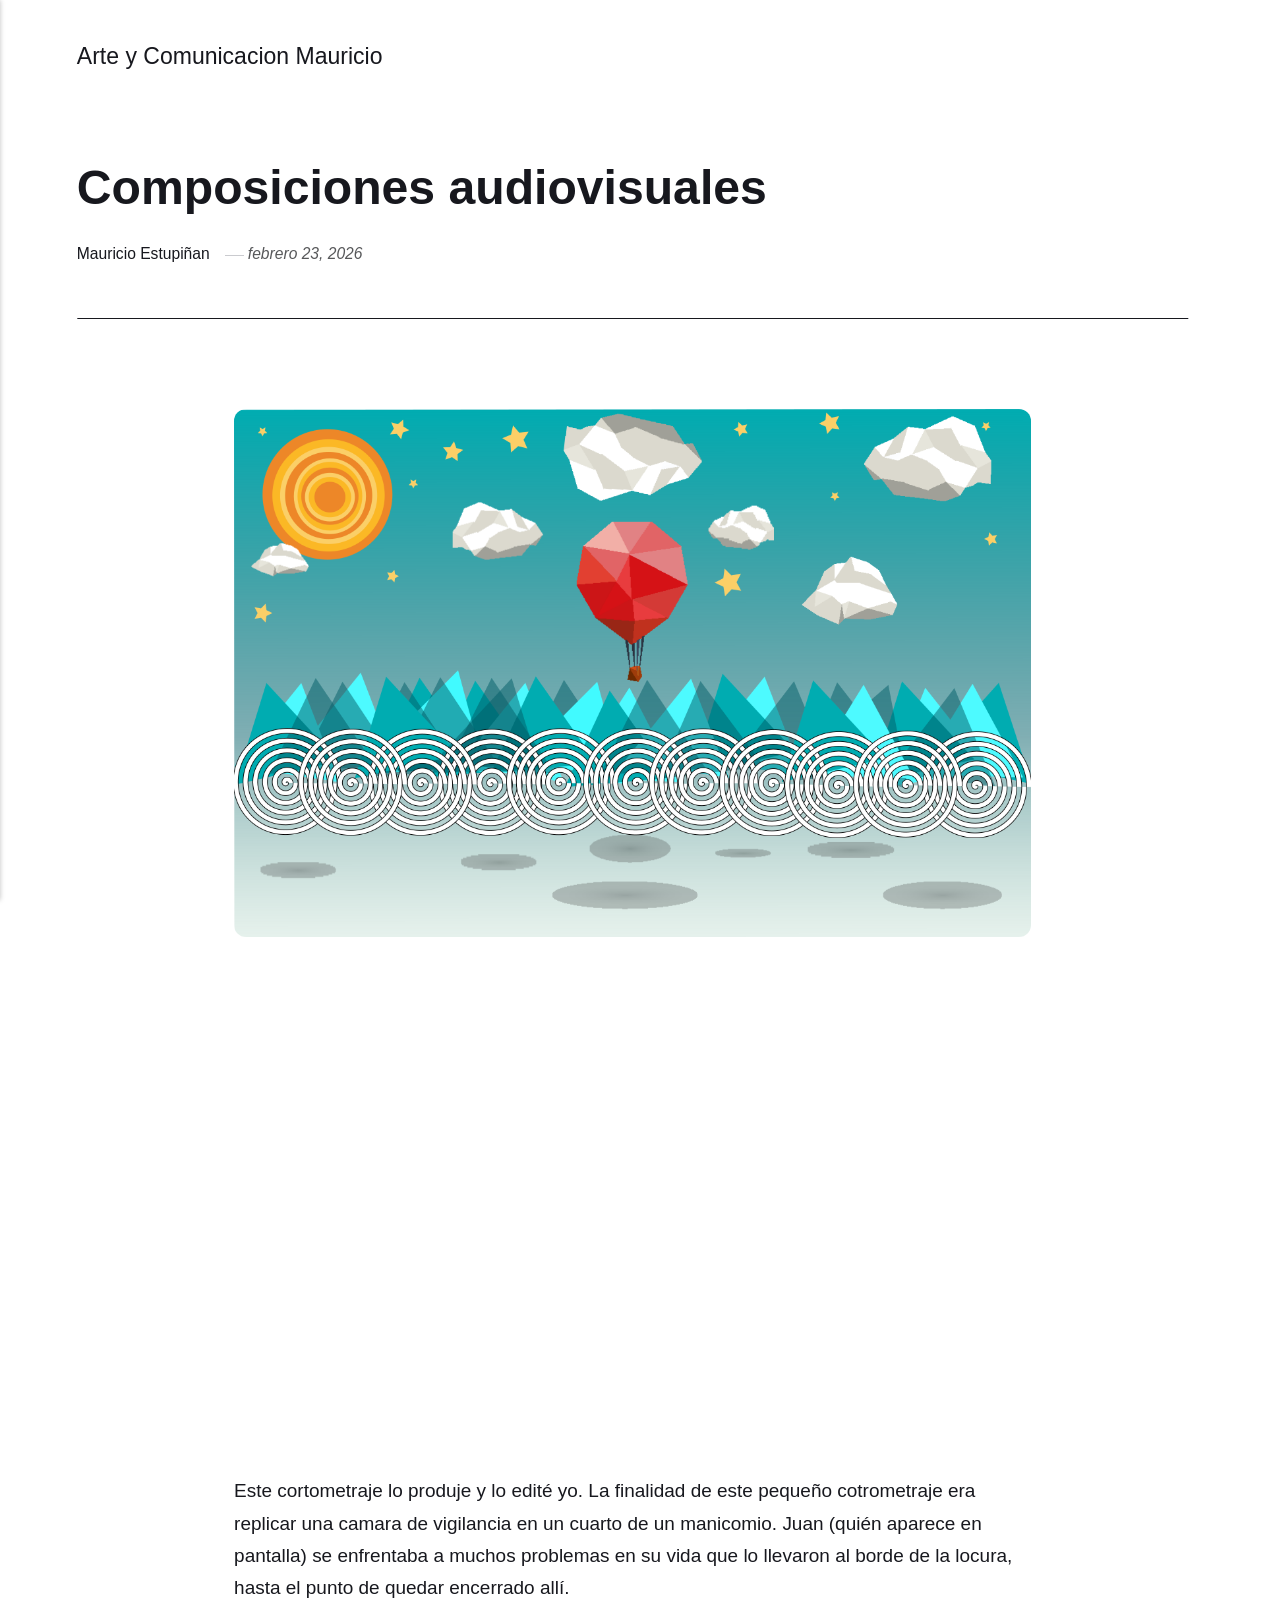
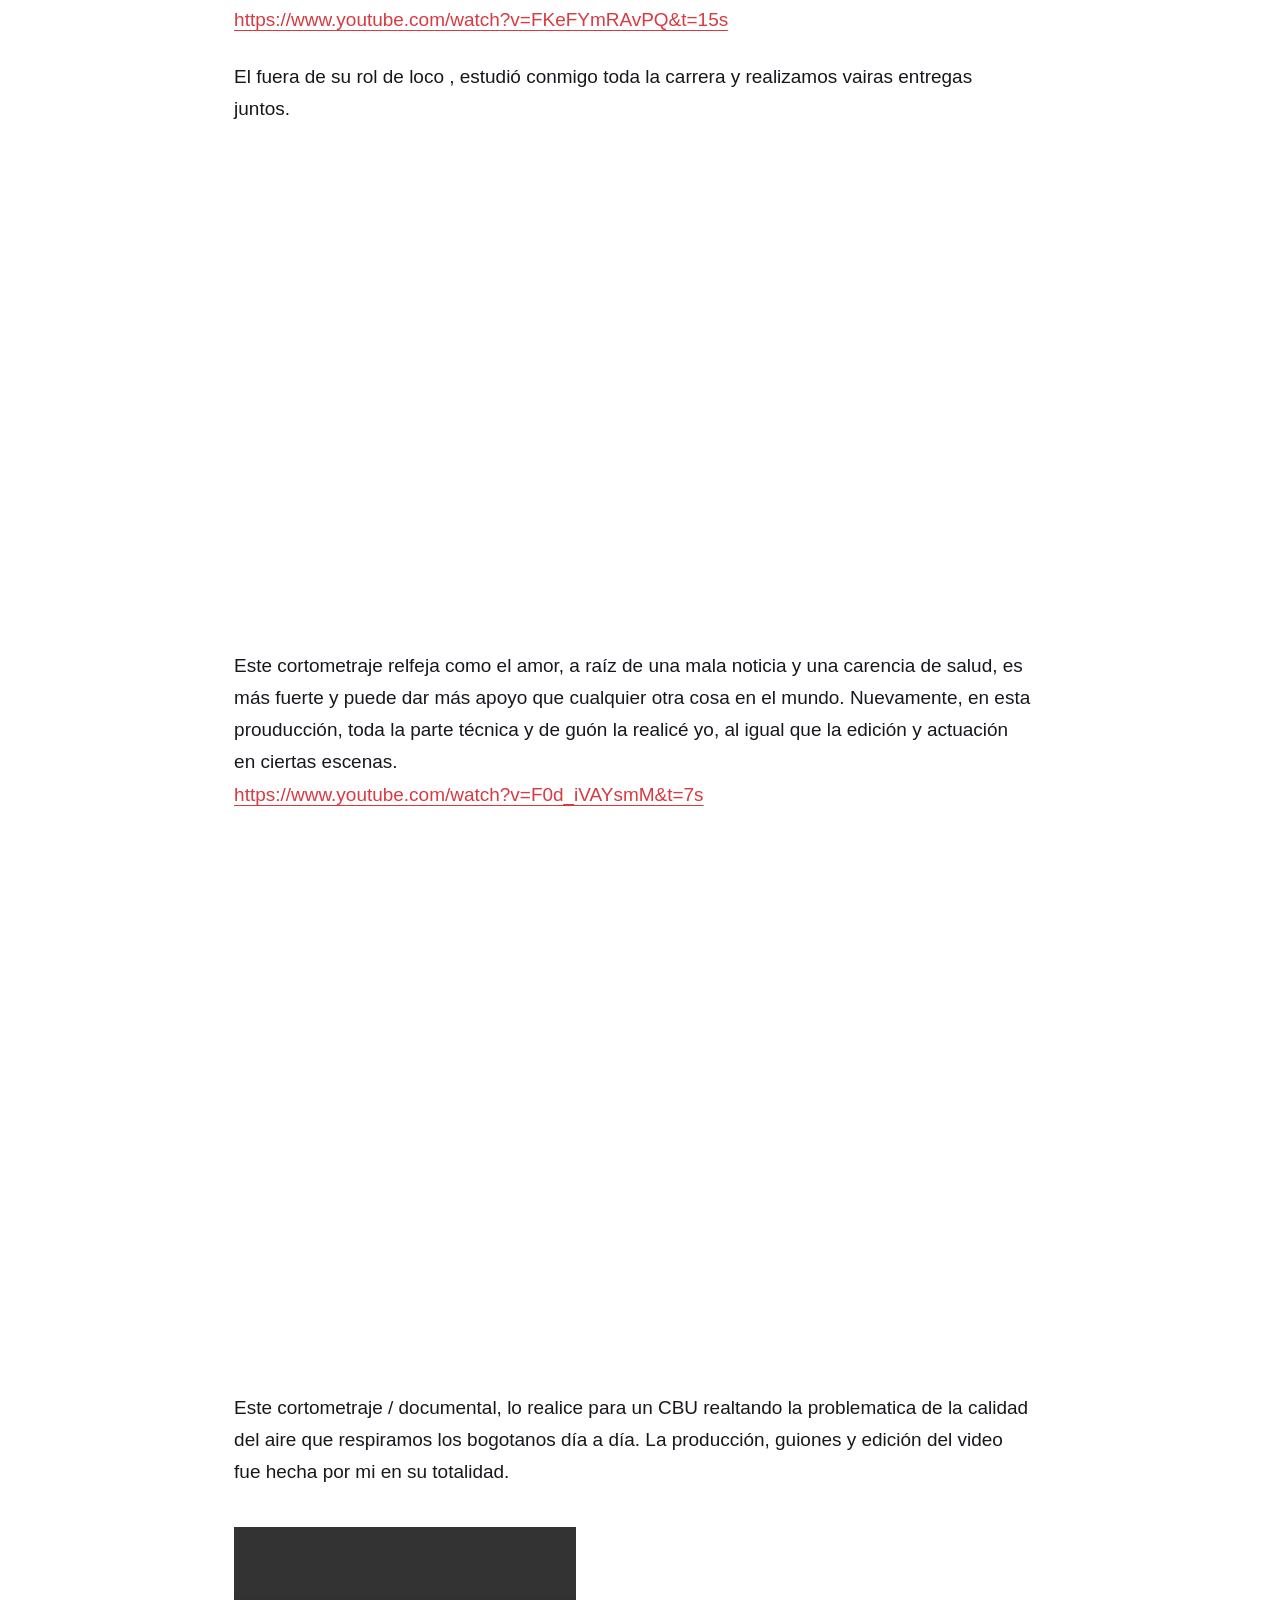
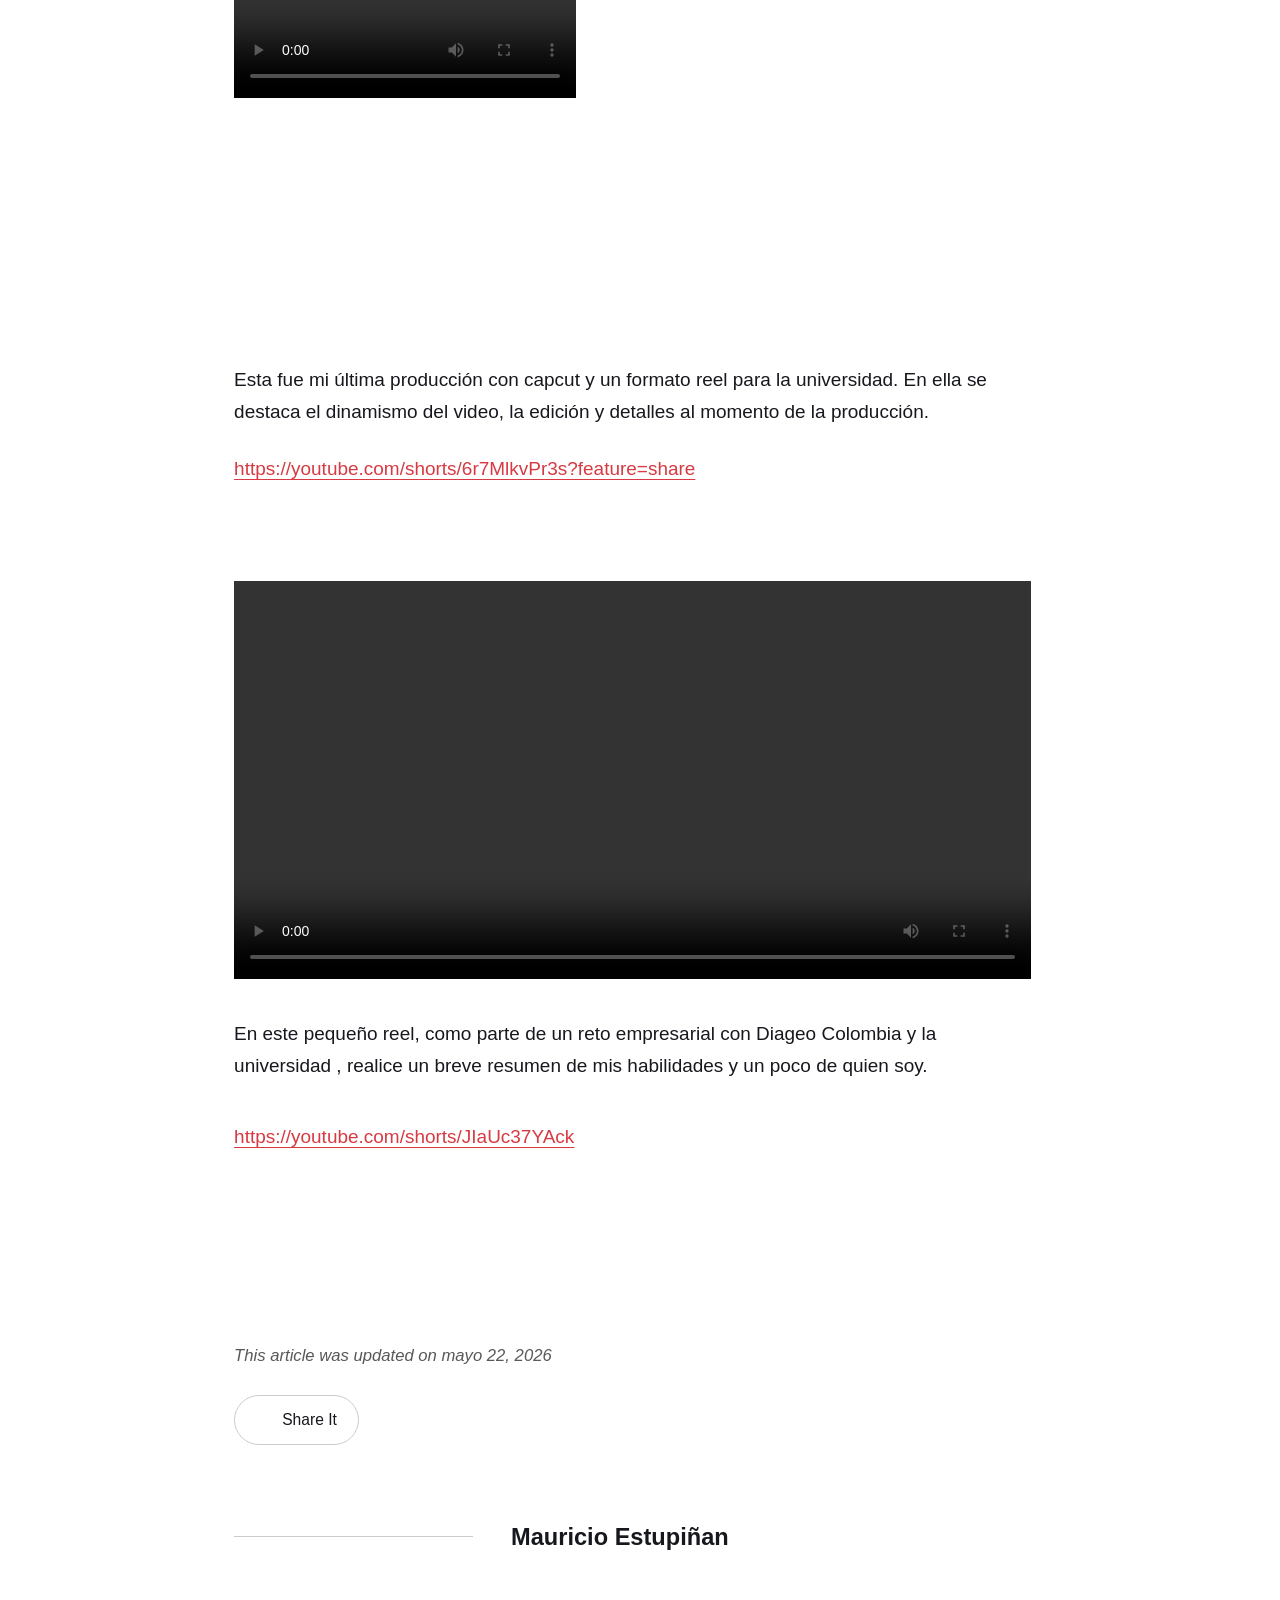
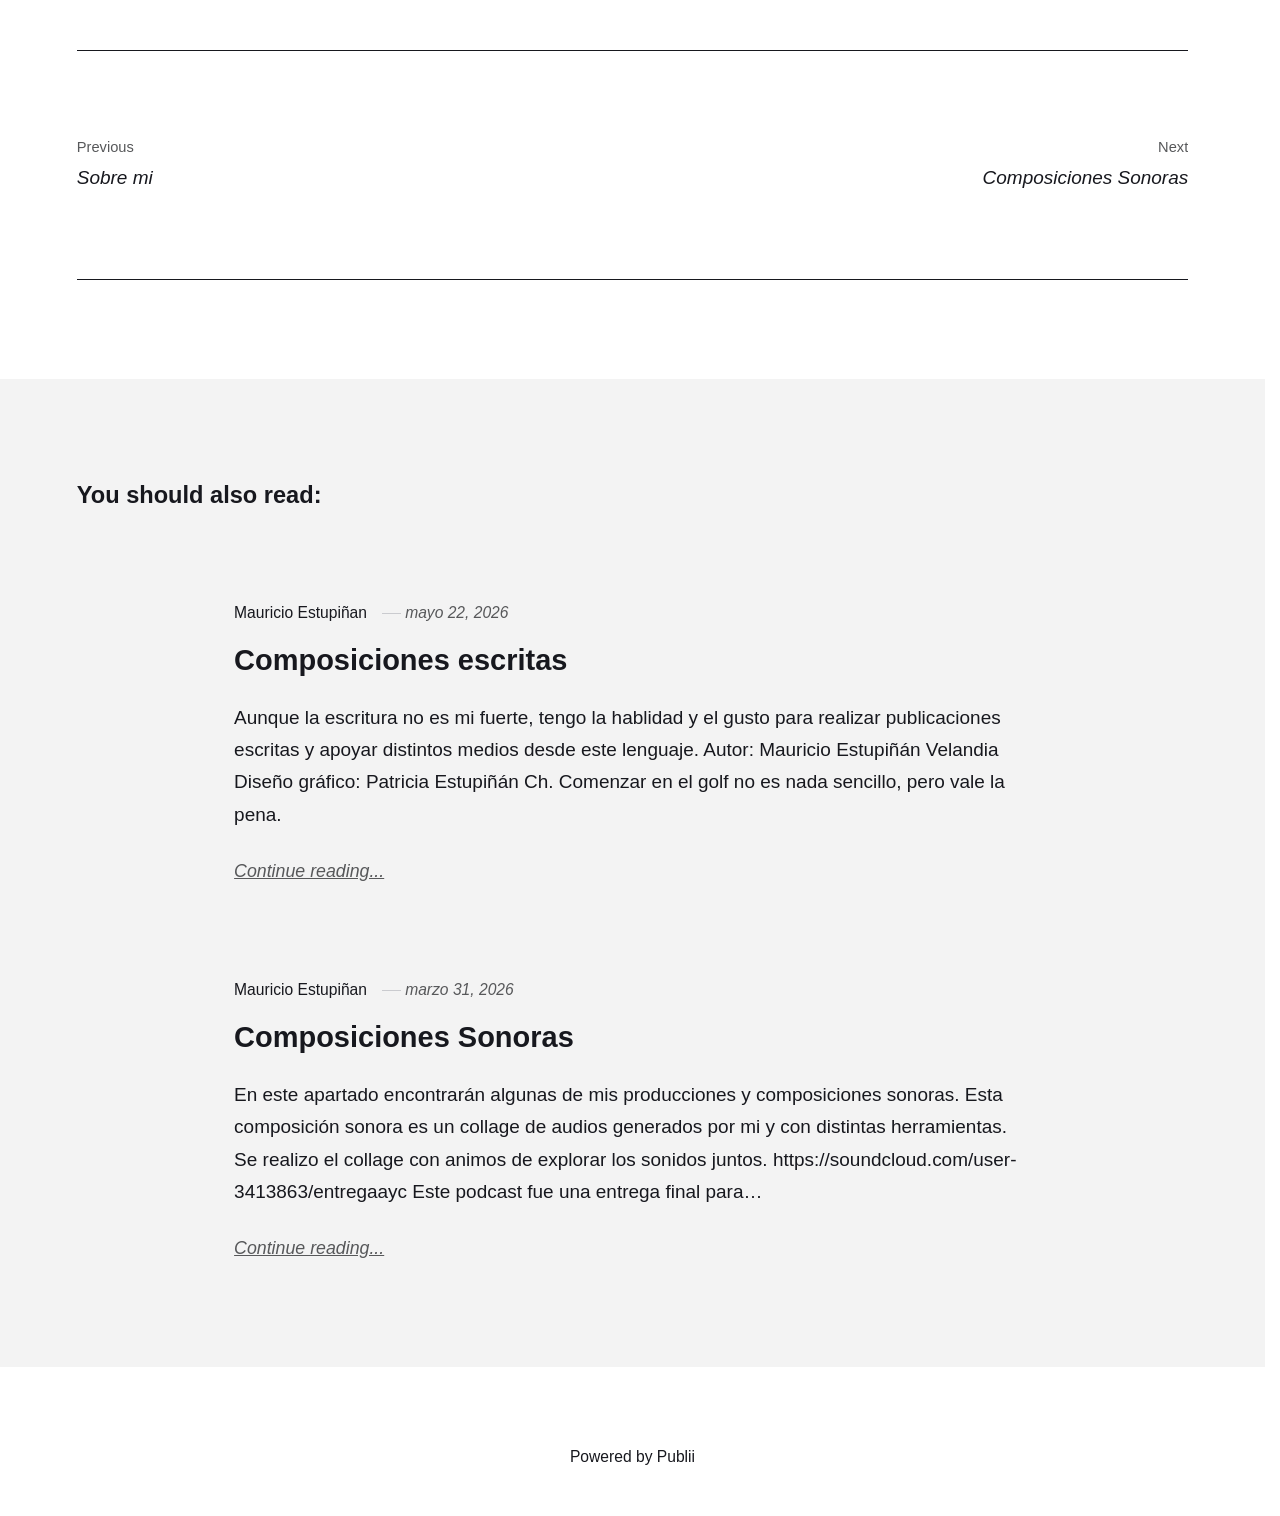
==== commit 2716e770: "Updated from Publii" ====
--- a/composicion-inkscape/index.html
+++ b/composicion-inkscape/index.html
@@ -1,6 +1,6 @@
-<!DOCTYPE html><html lang="es"><head><meta charset="utf-8"><meta http-equiv="X-UA-Compatible" content="IE=edge"><meta name="viewport" content="width=device-width,initial-scale=1"><title>Composición Inkscape - Arte y Comunicacion Mauricio</title><meta name="description" content="Esta composicon la hice basada en mi gusto por las montañas de nuestro país. Me inspire mucho en el alto de las cuchillas, ubicado a unas horas de Bogota, en Guasca, Cundianamarca, donde las formas de las montañas en pico parecen varias cuchillas una encima&hellip;"><meta name="generator" content="Publii Open-Source CMS for Static Site"><link rel="canonical" href="https://MauricioEstupinan.github.io/Arte-y-comunicacion-/composicion-inkscape/"><link rel="alternate" type="application/atom+xml" href="https://MauricioEstupinan.github.io/Arte-y-comunicacion-/feed.xml" title="Arte y Comunicacion Mauricio - RSS"><link rel="alternate" type="application/json" href="https://MauricioEstupinan.github.io/Arte-y-comunicacion-/feed.json" title="Arte y Comunicacion Mauricio - JSON"><meta property="og:title" content="Composición Inkscape"><meta property="og:site_name" content="Arte y Comunicacion Mauricio"><meta property="og:description" content="Esta composicon la hice basada en mi gusto por las montañas de nuestro país. Me inspire mucho en el alto de las cuchillas, ubicado a unas horas de Bogota, en Guasca, Cundianamarca, donde las formas de las montañas en pico parecen varias cuchillas una encima&hellip;"><meta property="og:url" content="https://MauricioEstupinan.github.io/Arte-y-comunicacion-/composicion-inkscape/"><meta property="og:type" content="article"><link rel="stylesheet" href="https://MauricioEstupinan.github.io/Arte-y-comunicacion-/assets/css/style.css?v=2110fdcc9616a96348b5f5ad11c64055"><script type="application/ld+json">{"@context":"http://schema.org","@type":"Article","mainEntityOfPage":{"@type":"WebPage","@id":"https://MauricioEstupinan.github.io/Arte-y-comunicacion-/composicion-inkscape/"},"headline":"Composición Inkscape","datePublished":"2026-02-23T19:28-05:00","dateModified":"2026-02-27T14:43-05:00","description":"Esta composicon la hice basada en mi gusto por las montañas de nuestro país. Me inspire mucho en el alto de las cuchillas, ubicado a unas horas de Bogota, en Guasca, Cundianamarca, donde las formas de las montañas en pico parecen varias cuchillas una encima&hellip;","author":{"@type":"Person","name":"Mauricio Estupiñan","url":"https://MauricioEstupinan.github.io/Arte-y-comunicacion-/authors/mauricio-estupinan/"},"publisher":{"@type":"Organization","name":"Mauricio Estupiñan"}}</script><noscript><style>img[loading] {
+<!DOCTYPE html><html lang="es"><head><meta charset="utf-8"><meta http-equiv="X-UA-Compatible" content="IE=edge"><meta name="viewport" content="width=device-width,initial-scale=1"><title>Composiciones audiovisuales - Arte y Comunicacion Mauricio</title><meta name="description" content="Este cortometraje lo produje y lo edité yo. La finalidad de este pequeño cotrometraje era replicar una camara de vigilancia en un cuarto de un manicomio. Juan (quién aparece en pantalla) se enfrentaba a muchos problemas en su vida que lo llevaron al borde de&hellip;"><meta name="generator" content="Publii Open-Source CMS for Static Site"><link rel="canonical" href="https://MauricioEstupinan.github.io/Arte-y-comunicacion-/composicion-inkscape/"><link rel="alternate" type="application/atom+xml" href="https://MauricioEstupinan.github.io/Arte-y-comunicacion-/feed.xml" title="Arte y Comunicacion Mauricio - RSS"><link rel="alternate" type="application/json" href="https://MauricioEstupinan.github.io/Arte-y-comunicacion-/feed.json" title="Arte y Comunicacion Mauricio - JSON"><meta property="og:title" content="Composiciones audiovisuales"><meta property="og:site_name" content="Arte y Comunicacion Mauricio"><meta property="og:description" content="Este cortometraje lo produje y lo edité yo. La finalidad de este pequeño cotrometraje era replicar una camara de vigilancia en un cuarto de un manicomio. Juan (quién aparece en pantalla) se enfrentaba a muchos problemas en su vida que lo llevaron al borde de&hellip;"><meta property="og:url" content="https://MauricioEstupinan.github.io/Arte-y-comunicacion-/composicion-inkscape/"><meta property="og:type" content="article"><link rel="stylesheet" href="https://MauricioEstupinan.github.io/Arte-y-comunicacion-/assets/css/style.css?v=2110fdcc9616a96348b5f5ad11c64055"><script type="application/ld+json">{"@context":"http://schema.org","@type":"Article","mainEntityOfPage":{"@type":"WebPage","@id":"https://MauricioEstupinan.github.io/Arte-y-comunicacion-/composicion-inkscape/"},"headline":"Composiciones audiovisuales","datePublished":"2026-02-23T19:28-05:00","dateModified":"2026-05-22T09:12-05:00","description":"Este cortometraje lo produje y lo edité yo. La finalidad de este pequeño cotrometraje era replicar una camara de vigilancia en un cuarto de un manicomio. Juan (quién aparece en pantalla) se enfrentaba a muchos problemas en su vida que lo llevaron al borde de&hellip;","author":{"@type":"Person","name":"Mauricio Estupiñan","url":"https://MauricioEstupinan.github.io/Arte-y-comunicacion-/authors/mauricio-estupinan/"},"publisher":{"@type":"Organization","name":"Mauricio Estupiñan"}}</script><noscript><style>img[loading] {
                     opacity: 1;
-                }</style></noscript></head><body class="post-template"><header class="top js-header"><a class="logo" href="https://MauricioEstupinan.github.io/Arte-y-comunicacion-/">Arte y Comunicacion Mauricio</a><nav class="navbar js-navbar"><button class="navbar__toggle js-toggle" aria-label="Menu" aria-haspopup="true" aria-expanded="false"><span class="navbar__toggle-box"><span class="navbar__toggle-inner">Menu</span></span></button><ul class="navbar__menu"></ul></nav></header><main class="post"><article class="content"><div class="hero hero--noimage"><header class="hero__content"><div class="wrapper"><h1>Composición Inkscape</h1><div class="feed__meta content__meta"><a href="https://MauricioEstupinan.github.io/Arte-y-comunicacion-/authors/mauricio-estupinan/" class="feed__author">Mauricio Estupiñan</a> <time datetime="2026-02-23T19:28" class="feed__date">febrero 23, 2026</time></div></div></header></div><div class="entry-wrapper content__entry"><figure class="post__image"><img loading="lazy" src="https://MauricioEstupinan.github.io/Arte-y-comunicacion-/media/posts/3/ComposicionMEV.png" alt="" width="1209" height="801" sizes="(max-width: 1920px) 100vw, 1920px" srcset="https://MauricioEstupinan.github.io/Arte-y-comunicacion-/media/posts/3/responsive/ComposicionMEV-xs.png 640w, https://MauricioEstupinan.github.io/Arte-y-comunicacion-/media/posts/3/responsive/ComposicionMEV-sm.png 768w, https://MauricioEstupinan.github.io/Arte-y-comunicacion-/media/posts/3/responsive/ComposicionMEV-md.png 1024w, https://MauricioEstupinan.github.io/Arte-y-comunicacion-/media/posts/3/responsive/ComposicionMEV-lg.png 1366w, https://MauricioEstupinan.github.io/Arte-y-comunicacion-/media/posts/3/responsive/ComposicionMEV-xl.png 1600w, https://MauricioEstupinan.github.io/Arte-y-comunicacion-/media/posts/3/responsive/ComposicionMEV-2xl.png 1920w"></figure><p>Esta composicon la hice basada en mi gusto por las montañas de nuestro país. Me inspire mucho en el alto de las cuchillas, ubicado a unas horas de Bogota, en Guasca, Cundianamarca, donde las formas de las montañas en pico parecen varias cuchillas una encima de otra y su vía principal llena de curvas y hermosos paisajes.  </p><figure class="post__image"><img loading="lazy" src="undefined" alt="" data-is-external-image="true"></figure></div><footer class="content__footer"><div class="entry-wrapper"><p class="content__updated">This article was updated on febrero 27, 2026</p><div class="content__actions"><div class="content__share"><button class="btn--icon content__share-button js-content__share-button"><svg width="20" height="20" aria-hidden="true"><use xlink:href="https://MauricioEstupinan.github.io/Arte-y-comunicacion-/assets/svg/svg-map.svg#share"></use></svg> <span>Share It</span></button><div class="content__share-popup js-content__share-popup"></div></div></div><div class="content__bio bio"><div><h3 class="h4 bio__name"><a href="https://MauricioEstupinan.github.io/Arte-y-comunicacion-/authors/mauricio-estupinan/" rel="author">Mauricio Estupiñan</a></h3></div></div></div><nav class="content__nav"><div class="wrapper"><div class="content__nav-inner"><div class="content__nav-prev"><a href="https://MauricioEstupinan.github.io/Arte-y-comunicacion-/sobre-mi/" class="content__nav-link" rel="prev"><div><span>Previous</span> Sobre mi </div></a></div><div class="content__nav-next"><a href="https://MauricioEstupinan.github.io/Arte-y-comunicacion-/composicion-sonora/" class="content__nav-link" rel="next"><div><span>Next</span> Composición Sonora</div></a></div></div></div></nav></footer></article><div class="content__related related"><div class="wrapper"><h2 class="h4 related__title">You should also read:</h2><article class="feed__item feed__item--centered"><div class="feed__content"><header><div class="feed__meta"><a href="https://MauricioEstupinan.github.io/Arte-y-comunicacion-/authors/mauricio-estupinan/" class="feed__author">Mauricio Estupiñan</a> <time datetime="2026-03-31T11:27" class="feed__date">marzo 31, 2026</time></div><h3 class="feed__title"><a href="https://MauricioEstupinan.github.io/Arte-y-comunicacion-/composicion-sonora/">Composición Sonora</a></h3></header><p>NO PUDE SUBIR EL AUDIO COMO CODIGO. NO SE ENTIENDE BIEN EN EL TUTORIAL. https://soundcloud.com/user-3413863/entregaayc Ahi esta mi entrega</p><a href="https://MauricioEstupinan.github.io/Arte-y-comunicacion-/composicion-sonora/" class="readmore feed__readmore">Continue reading...</a></div></article></div></div></main><footer class="footer footer--glued"><div class="wrapper"><div class="footer__copyright">Powered by Publii</div><button id="backToTop" class="footer__bttop" aria-label="Back to top" title="Back to top"><svg width="20" height="20"><use xlink:href="https://MauricioEstupinan.github.io/Arte-y-comunicacion-/assets/svg/svg-map.svg#toparrow"/></svg></button></div></footer><script defer="defer" src="https://MauricioEstupinan.github.io/Arte-y-comunicacion-/assets/js/scripts.min.js?v=d0fc1030089a37f93a2d51bf6d07565c"></script><script>window.publiiThemeMenuConfig={mobileMenuMode:'sidebar',animationSpeed:300,submenuWidth: 'auto',doubleClickTime:500,mobileMenuExpandableSubmenus:true,relatedContainerForOverlayMenuSelector:'.top'};</script><script>var images = document.querySelectorAll('img[loading]');
+                }</style></noscript></head><body class="post-template"><header class="top js-header"><a class="logo" href="https://MauricioEstupinan.github.io/Arte-y-comunicacion-/">Arte y Comunicacion Mauricio</a><nav class="navbar js-navbar"><button class="navbar__toggle js-toggle" aria-label="Menu" aria-haspopup="true" aria-expanded="false"><span class="navbar__toggle-box"><span class="navbar__toggle-inner">Menu</span></span></button><ul class="navbar__menu"></ul></nav></header><main class="post"><article class="content"><div class="hero hero--noimage"><header class="hero__content"><div class="wrapper"><h1>Composiciones audiovisuales</h1><div class="feed__meta content__meta"><a href="https://MauricioEstupinan.github.io/Arte-y-comunicacion-/authors/mauricio-estupinan/" class="feed__author">Mauricio Estupiñan</a> <time datetime="2026-02-23T19:28" class="feed__date">febrero 23, 2026</time></div></div></header></div><div class="entry-wrapper content__entry"><figure class="post__image"><img loading="lazy" src="undefined" alt="" data-is-external-image="true"></figure><figure class="post__image"><img loading="lazy" src="https://MauricioEstupinan.github.io/Arte-y-comunicacion-/media/posts/3/ComposicionMEV.png" alt="" width="1209" height="801" sizes="(max-width: 1920px) 100vw, 1920px" srcset="https://MauricioEstupinan.github.io/Arte-y-comunicacion-/media/posts/3/responsive/ComposicionMEV-xs.png 640w, https://MauricioEstupinan.github.io/Arte-y-comunicacion-/media/posts/3/responsive/ComposicionMEV-sm.png 768w, https://MauricioEstupinan.github.io/Arte-y-comunicacion-/media/posts/3/responsive/ComposicionMEV-md.png 1024w, https://MauricioEstupinan.github.io/Arte-y-comunicacion-/media/posts/3/responsive/ComposicionMEV-lg.png 1366w, https://MauricioEstupinan.github.io/Arte-y-comunicacion-/media/posts/3/responsive/ComposicionMEV-xl.png 1600w, https://MauricioEstupinan.github.io/Arte-y-comunicacion-/media/posts/3/responsive/ComposicionMEV-2xl.png 1920w"></figure><figure class="post__image"><img loading="lazy" src="undefined" alt="" data-is-external-image="true"></figure><figure class="post__video"><iframe loading="lazy" width="560" height="314" src="https://www.youtube.com/embed/FKeFYmRAvPQ?t=15s" allowfullscreen="allowfullscreen" data-mce-fragment="1"></iframe></figure><p>Este cortometraje lo produje y lo edité yo. La finalidad de este pequeño cotrometraje era replicar una camara de vigilancia en un cuarto de un manicomio. Juan (quién aparece en pantalla) se enfrentaba a muchos problemas en su vida que lo llevaron al borde de la locura, hasta el punto de quedar encerrado allí. <br><a href="https://www.youtube.com/watch?v=FKeFYmRAvPQ&amp;t=15s">https://www.youtube.com/watch?v=FKeFYmRAvPQ&amp;t=15s</a> </p><p>El fuera de su rol de loco , estudió conmigo toda la carrera y realizamos vairas entregas juntos.</p><figure class="post__video"><iframe loading="lazy" width="560" height="314" src="https://www.youtube.com/embed/F0d_iVAYsmM?t=7s" allowfullscreen="allowfullscreen" data-mce-fragment="1"></iframe></figure><p>Este cortometraje relfeja como el amor, a raíz de una mala noticia y una carencia de salud, es más fuerte y puede dar más apoyo que cualquier otra cosa en el mundo. Nuevamente, en esta prouducción, toda la parte técnica y de guón la realicé yo, al igual que la edición y actuación en ciertas escenas.<br><a href="https://www.youtube.com/watch?v=F0d_iVAYsmM&amp;t=7s">https://www.youtube.com/watch?v=F0d_iVAYsmM&amp;t=7s</a></p><p> </p><figure class="post__video"><iframe loading="lazy" width="560" height="314" src="https://www.youtube.com/embed/hSOmPQZph0s" allowfullscreen="allowfullscreen" data-mce-fragment="1"></iframe></figure><p>Este cortometraje / documental, lo realice para un CBU realtando la problematica de la calidad del aire que respiramos los bogotanos día a día. La producción, guiones y edición del video fue hecha por mi en su totalidad.</p><figure class="post__video"><video loading="lazy" width="342" height="171" style="width: 342px; height: 171px;" controls="controls" data-mce-fragment="1"><source src="https://youtube.com/shorts/6r7MlkvPr3s?feature=share"></video></figure><p>Esta fue mi última producción con capcut y un formato reel para la universidad. En ella se destaca el dinamismo del video, la edición y detalles al momento de la producción.</p><p><a href="https://youtube.com/shorts/6r7MlkvPr3s?feature=share">https://youtube.com/shorts/6r7MlkvPr3s?feature=share</a></p><p> </p><figure class="post__video"><video loading="lazy" width="300" height="150" controls="controls" data-mce-fragment="1"><source src="https://youtube.com/shorts/JIaUc37YAck"></video></figure><p>En este pequeño reel, como parte de un reto empresarial con Diageo Colombia y la universidad , realice un breve resumen de mis habilidades y un poco de quien soy.</p><figure class="post__image"><a href="https://youtube.com/shorts/JIaUc37YAck">https://youtube.com/shorts/JIaUc37YAck</a> <img loading="lazy" src="undefined" alt="" data-is-external-image="true"></figure><p> </p><p> </p></div><footer class="content__footer"><div class="entry-wrapper"><p class="content__updated">This article was updated on mayo 22, 2026</p><div class="content__actions"><div class="content__share"><button class="btn--icon content__share-button js-content__share-button"><svg width="20" height="20" aria-hidden="true"><use xlink:href="https://MauricioEstupinan.github.io/Arte-y-comunicacion-/assets/svg/svg-map.svg#share"></use></svg> <span>Share It</span></button><div class="content__share-popup js-content__share-popup"></div></div></div><div class="content__bio bio"><div><h3 class="h4 bio__name"><a href="https://MauricioEstupinan.github.io/Arte-y-comunicacion-/authors/mauricio-estupinan/" rel="author">Mauricio Estupiñan</a></h3></div></div></div><nav class="content__nav"><div class="wrapper"><div class="content__nav-inner"><div class="content__nav-prev"><a href="https://MauricioEstupinan.github.io/Arte-y-comunicacion-/sobre-mi/" class="content__nav-link" rel="prev"><div><span>Previous</span> Sobre mi </div></a></div><div class="content__nav-next"><a href="https://MauricioEstupinan.github.io/Arte-y-comunicacion-/composicion-sonora/" class="content__nav-link" rel="next"><div><span>Next</span> Composiciones Sonoras</div></a></div></div></div></nav></footer></article><div class="content__related related"><div class="wrapper"><h2 class="h4 related__title">You should also read:</h2><article class="feed__item feed__item--centered"><div class="feed__content"><header><div class="feed__meta"><a href="https://MauricioEstupinan.github.io/Arte-y-comunicacion-/authors/mauricio-estupinan/" class="feed__author">Mauricio Estupiñan</a> <time datetime="2026-05-22T09:22" class="feed__date">mayo 22, 2026</time></div><h3 class="feed__title"><a href="https://MauricioEstupinan.github.io/Arte-y-comunicacion-/composiciones-escritas/">Composiciones escritas</a></h3></header><p>Aunque la escritura no es mi fuerte, tengo la hablidad y el gusto para realizar publicaciones escritas y apoyar distintos medios desde este lenguaje. Autor: Mauricio Estupiñán Velandia Diseño gráfico: Patricia Estupiñán Ch. Comenzar en el golf no es nada sencillo, pero vale la pena.</p><a href="https://MauricioEstupinan.github.io/Arte-y-comunicacion-/composiciones-escritas/" class="readmore feed__readmore">Continue reading...</a></div></article><article class="feed__item feed__item--centered"><div class="feed__content"><header><div class="feed__meta"><a href="https://MauricioEstupinan.github.io/Arte-y-comunicacion-/authors/mauricio-estupinan/" class="feed__author">Mauricio Estupiñan</a> <time datetime="2026-03-31T11:27" class="feed__date">marzo 31, 2026</time></div><h3 class="feed__title"><a href="https://MauricioEstupinan.github.io/Arte-y-comunicacion-/composicion-sonora/">Composiciones Sonoras</a></h3></header><p>En este apartado encontrarán algunas de mis producciones y composiciones sonoras. Esta composición sonora es un collage de audios generados por mi y con distintas herramientas. Se realizo el collage con animos de explorar los sonidos juntos. https://soundcloud.com/user-3413863/entregaayc Este podcast fue una entrega final para&hellip;</p><a href="https://MauricioEstupinan.github.io/Arte-y-comunicacion-/composicion-sonora/" class="readmore feed__readmore">Continue reading...</a></div></article></div></div></main><footer class="footer footer--glued"><div class="wrapper"><div class="footer__copyright">Powered by Publii</div><button id="backToTop" class="footer__bttop" aria-label="Back to top" title="Back to top"><svg width="20" height="20"><use xlink:href="https://MauricioEstupinan.github.io/Arte-y-comunicacion-/assets/svg/svg-map.svg#toparrow"/></svg></button></div></footer><script defer="defer" src="https://MauricioEstupinan.github.io/Arte-y-comunicacion-/assets/js/scripts.min.js?v=d0fc1030089a37f93a2d51bf6d07565c"></script><script>window.publiiThemeMenuConfig={mobileMenuMode:'sidebar',animationSpeed:300,submenuWidth: 'auto',doubleClickTime:500,mobileMenuExpandableSubmenus:true,relatedContainerForOverlayMenuSelector:'.top'};</script><script>var images = document.querySelectorAll('img[loading]');
         for (var i = 0; i < images.length; i++) {
             if (images[i].complete) {
                 images[i].classList.add('is-loaded');
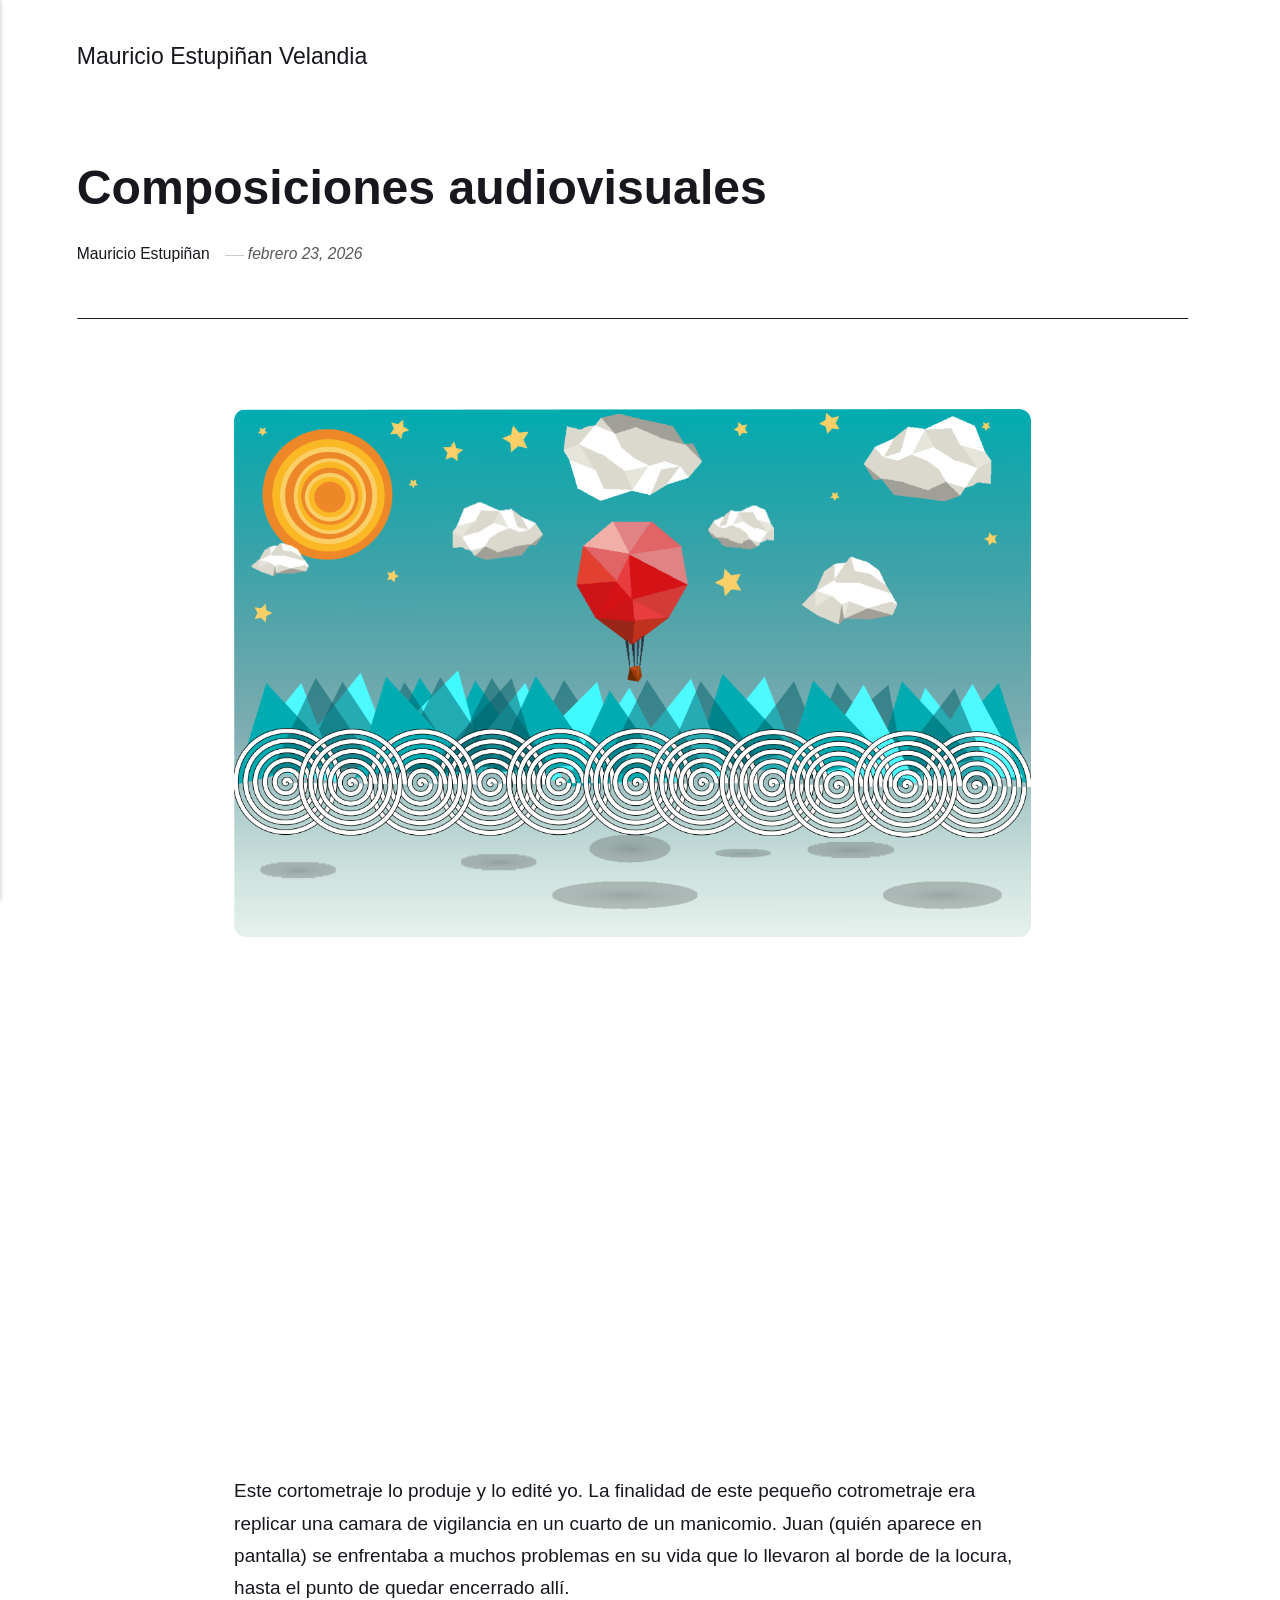
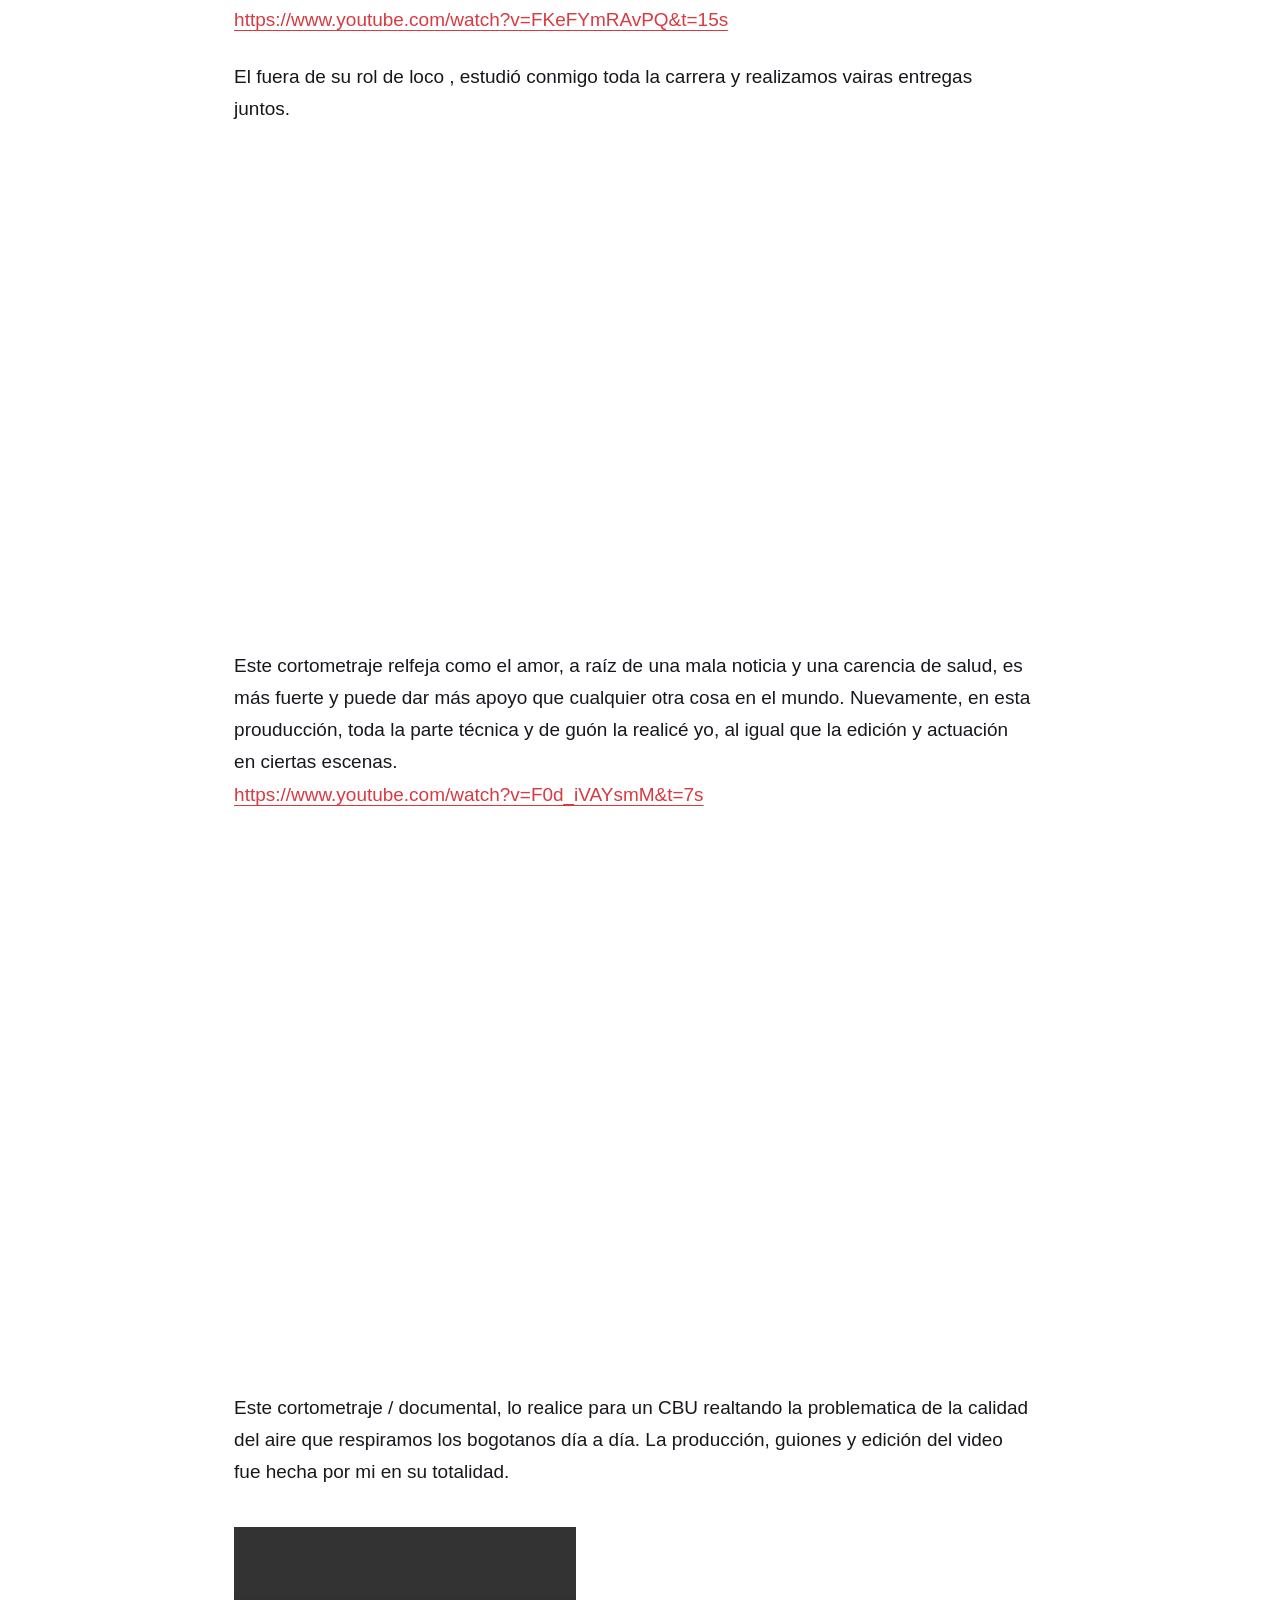
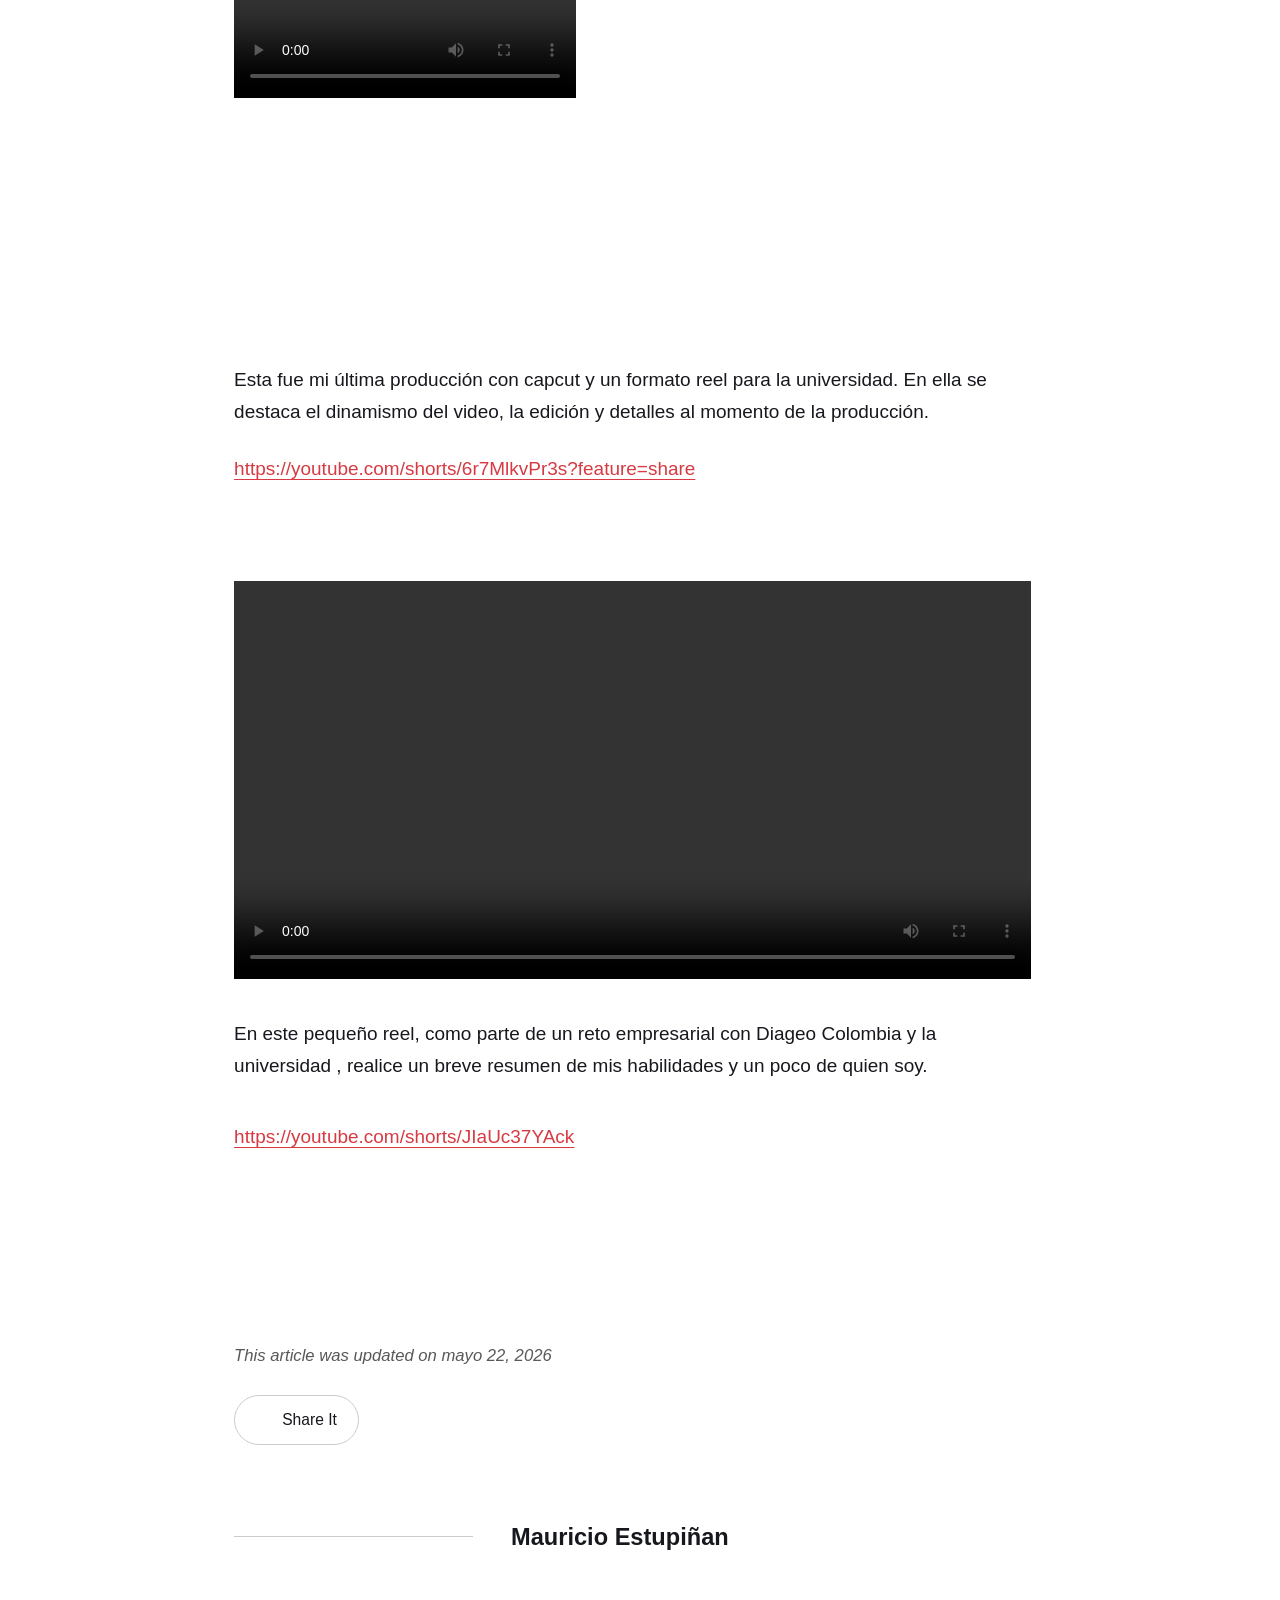
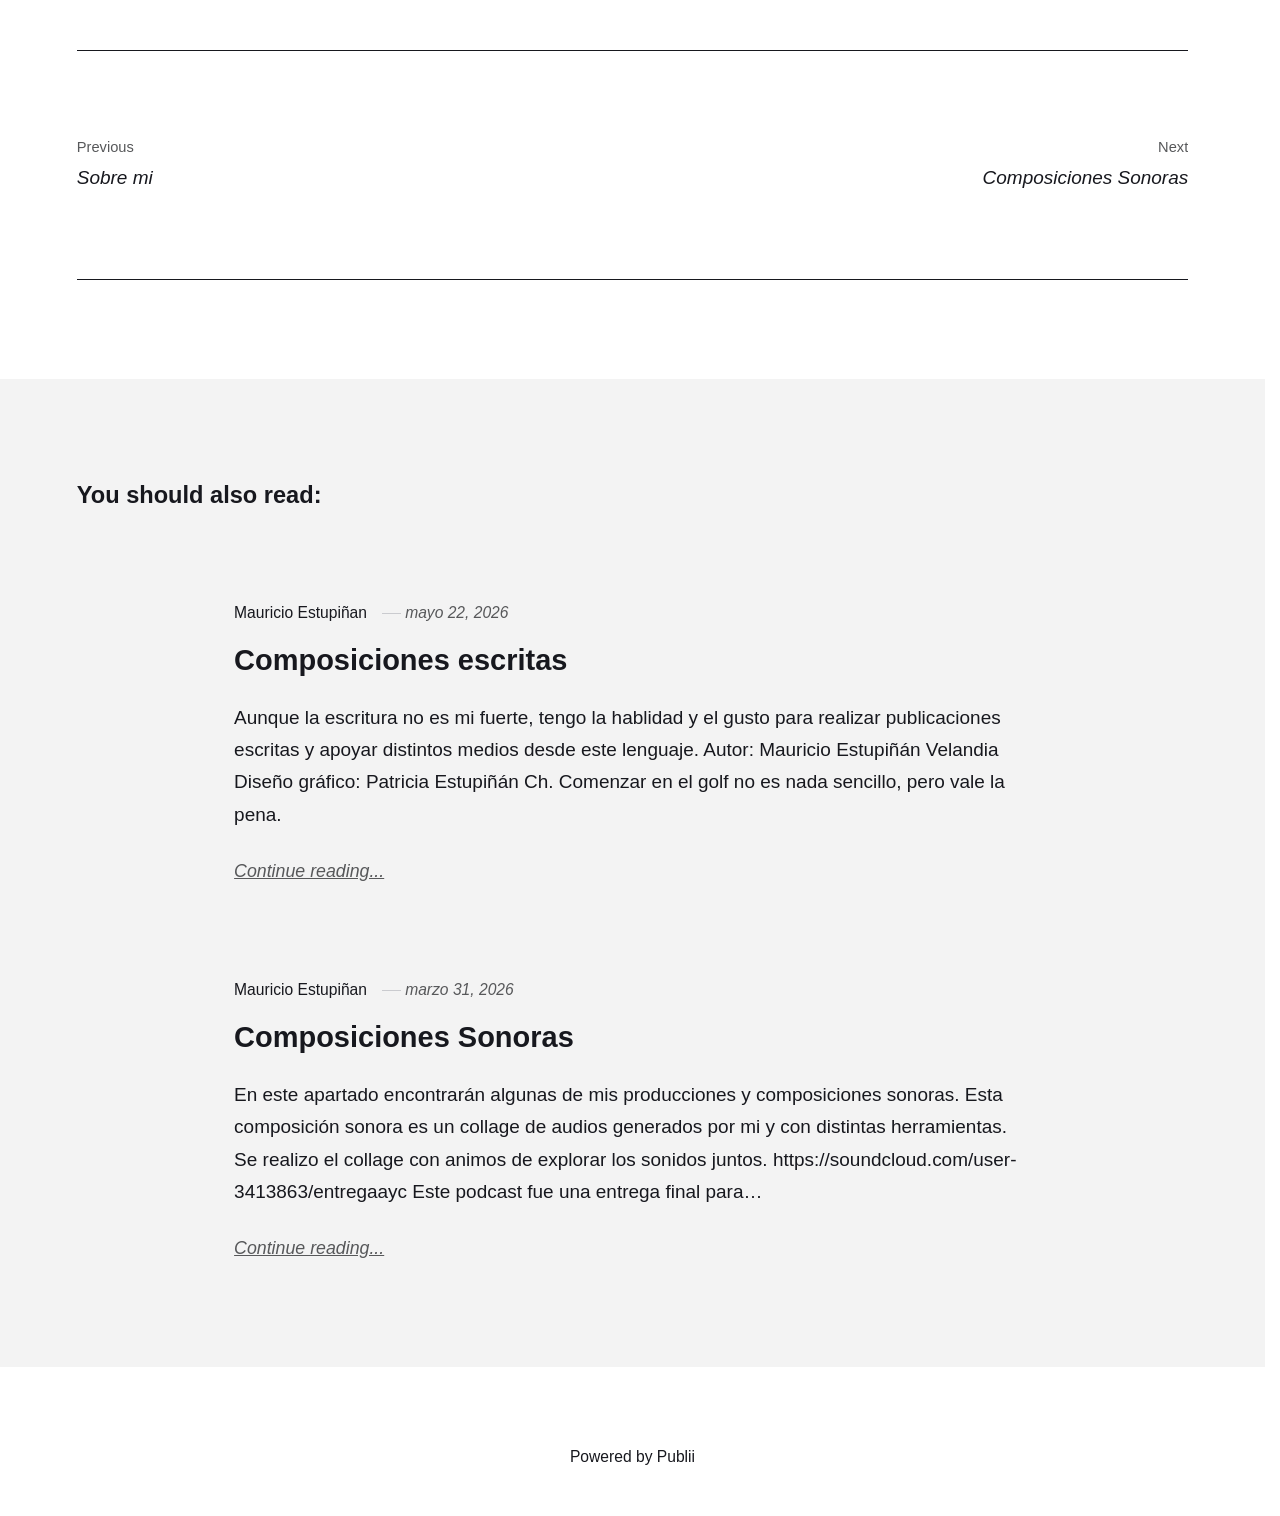
==== commit 14fa975e: "Updated from Publii" ====
--- a/composicion-inkscape/index.html
+++ b/composicion-inkscape/index.html
@@ -1,6 +1,6 @@
-<!DOCTYPE html><html lang="es"><head><meta charset="utf-8"><meta http-equiv="X-UA-Compatible" content="IE=edge"><meta name="viewport" content="width=device-width,initial-scale=1"><title>Composiciones audiovisuales - Arte y Comunicacion Mauricio</title><meta name="description" content="Este cortometraje lo produje y lo edité yo. La finalidad de este pequeño cotrometraje era replicar una camara de vigilancia en un cuarto de un manicomio. Juan (quién aparece en pantalla) se enfrentaba a muchos problemas en su vida que lo llevaron al borde de&hellip;"><meta name="generator" content="Publii Open-Source CMS for Static Site"><link rel="canonical" href="https://MauricioEstupinan.github.io/Arte-y-comunicacion-/composicion-inkscape/"><link rel="alternate" type="application/atom+xml" href="https://MauricioEstupinan.github.io/Arte-y-comunicacion-/feed.xml" title="Arte y Comunicacion Mauricio - RSS"><link rel="alternate" type="application/json" href="https://MauricioEstupinan.github.io/Arte-y-comunicacion-/feed.json" title="Arte y Comunicacion Mauricio - JSON"><meta property="og:title" content="Composiciones audiovisuales"><meta property="og:site_name" content="Arte y Comunicacion Mauricio"><meta property="og:description" content="Este cortometraje lo produje y lo edité yo. La finalidad de este pequeño cotrometraje era replicar una camara de vigilancia en un cuarto de un manicomio. Juan (quién aparece en pantalla) se enfrentaba a muchos problemas en su vida que lo llevaron al borde de&hellip;"><meta property="og:url" content="https://MauricioEstupinan.github.io/Arte-y-comunicacion-/composicion-inkscape/"><meta property="og:type" content="article"><link rel="stylesheet" href="https://MauricioEstupinan.github.io/Arte-y-comunicacion-/assets/css/style.css?v=2110fdcc9616a96348b5f5ad11c64055"><script type="application/ld+json">{"@context":"http://schema.org","@type":"Article","mainEntityOfPage":{"@type":"WebPage","@id":"https://MauricioEstupinan.github.io/Arte-y-comunicacion-/composicion-inkscape/"},"headline":"Composiciones audiovisuales","datePublished":"2026-02-23T19:28-05:00","dateModified":"2026-05-22T09:12-05:00","description":"Este cortometraje lo produje y lo edité yo. La finalidad de este pequeño cotrometraje era replicar una camara de vigilancia en un cuarto de un manicomio. Juan (quién aparece en pantalla) se enfrentaba a muchos problemas en su vida que lo llevaron al borde de&hellip;","author":{"@type":"Person","name":"Mauricio Estupiñan","url":"https://MauricioEstupinan.github.io/Arte-y-comunicacion-/authors/mauricio-estupinan/"},"publisher":{"@type":"Organization","name":"Mauricio Estupiñan"}}</script><noscript><style>img[loading] {
+<!DOCTYPE html><html lang="es"><head><meta charset="utf-8"><meta http-equiv="X-UA-Compatible" content="IE=edge"><meta name="viewport" content="width=device-width,initial-scale=1"><title>Composiciones audiovisuales - Mauricio Estupiñan Velandia</title><meta name="description" content="Este cortometraje lo produje y lo edité yo. La finalidad de este pequeño cotrometraje era replicar una camara de vigilancia en un cuarto de un manicomio. Juan (quién aparece en pantalla) se enfrentaba a muchos problemas en su vida que lo llevaron al borde de&hellip;"><meta name="generator" content="Publii Open-Source CMS for Static Site"><link rel="canonical" href="https://MauricioEstupinan.github.io/Arte-y-comunicacion-/composicion-inkscape/"><link rel="alternate" type="application/atom+xml" href="https://MauricioEstupinan.github.io/Arte-y-comunicacion-/feed.xml" title="Mauricio Estupiñan Velandia - RSS"><link rel="alternate" type="application/json" href="https://MauricioEstupinan.github.io/Arte-y-comunicacion-/feed.json" title="Mauricio Estupiñan Velandia - JSON"><meta property="og:title" content="Composiciones audiovisuales"><meta property="og:site_name" content="Mauricio Estupiñan Velandia"><meta property="og:description" content="Este cortometraje lo produje y lo edité yo. La finalidad de este pequeño cotrometraje era replicar una camara de vigilancia en un cuarto de un manicomio. Juan (quién aparece en pantalla) se enfrentaba a muchos problemas en su vida que lo llevaron al borde de&hellip;"><meta property="og:url" content="https://MauricioEstupinan.github.io/Arte-y-comunicacion-/composicion-inkscape/"><meta property="og:type" content="article"><link rel="stylesheet" href="https://MauricioEstupinan.github.io/Arte-y-comunicacion-/assets/css/style.css?v=2110fdcc9616a96348b5f5ad11c64055"><script type="application/ld+json">{"@context":"http://schema.org","@type":"Article","mainEntityOfPage":{"@type":"WebPage","@id":"https://MauricioEstupinan.github.io/Arte-y-comunicacion-/composicion-inkscape/"},"headline":"Composiciones audiovisuales","datePublished":"2026-02-23T19:28-05:00","dateModified":"2026-05-22T09:12-05:00","description":"Este cortometraje lo produje y lo edité yo. La finalidad de este pequeño cotrometraje era replicar una camara de vigilancia en un cuarto de un manicomio. Juan (quién aparece en pantalla) se enfrentaba a muchos problemas en su vida que lo llevaron al borde de&hellip;","author":{"@type":"Person","name":"Mauricio Estupiñan","url":"https://MauricioEstupinan.github.io/Arte-y-comunicacion-/authors/mauricio-estupinan/"},"publisher":{"@type":"Organization","name":"Mauricio Estupiñan"}}</script><noscript><style>img[loading] {
                     opacity: 1;
-                }</style></noscript></head><body class="post-template"><header class="top js-header"><a class="logo" href="https://MauricioEstupinan.github.io/Arte-y-comunicacion-/">Arte y Comunicacion Mauricio</a><nav class="navbar js-navbar"><button class="navbar__toggle js-toggle" aria-label="Menu" aria-haspopup="true" aria-expanded="false"><span class="navbar__toggle-box"><span class="navbar__toggle-inner">Menu</span></span></button><ul class="navbar__menu"></ul></nav></header><main class="post"><article class="content"><div class="hero hero--noimage"><header class="hero__content"><div class="wrapper"><h1>Composiciones audiovisuales</h1><div class="feed__meta content__meta"><a href="https://MauricioEstupinan.github.io/Arte-y-comunicacion-/authors/mauricio-estupinan/" class="feed__author">Mauricio Estupiñan</a> <time datetime="2026-02-23T19:28" class="feed__date">febrero 23, 2026</time></div></div></header></div><div class="entry-wrapper content__entry"><figure class="post__image"><img loading="lazy" src="undefined" alt="" data-is-external-image="true"></figure><figure class="post__image"><img loading="lazy" src="https://MauricioEstupinan.github.io/Arte-y-comunicacion-/media/posts/3/ComposicionMEV.png" alt="" width="1209" height="801" sizes="(max-width: 1920px) 100vw, 1920px" srcset="https://MauricioEstupinan.github.io/Arte-y-comunicacion-/media/posts/3/responsive/ComposicionMEV-xs.png 640w, https://MauricioEstupinan.github.io/Arte-y-comunicacion-/media/posts/3/responsive/ComposicionMEV-sm.png 768w, https://MauricioEstupinan.github.io/Arte-y-comunicacion-/media/posts/3/responsive/ComposicionMEV-md.png 1024w, https://MauricioEstupinan.github.io/Arte-y-comunicacion-/media/posts/3/responsive/ComposicionMEV-lg.png 1366w, https://MauricioEstupinan.github.io/Arte-y-comunicacion-/media/posts/3/responsive/ComposicionMEV-xl.png 1600w, https://MauricioEstupinan.github.io/Arte-y-comunicacion-/media/posts/3/responsive/ComposicionMEV-2xl.png 1920w"></figure><figure class="post__image"><img loading="lazy" src="undefined" alt="" data-is-external-image="true"></figure><figure class="post__video"><iframe loading="lazy" width="560" height="314" src="https://www.youtube.com/embed/FKeFYmRAvPQ?t=15s" allowfullscreen="allowfullscreen" data-mce-fragment="1"></iframe></figure><p>Este cortometraje lo produje y lo edité yo. La finalidad de este pequeño cotrometraje era replicar una camara de vigilancia en un cuarto de un manicomio. Juan (quién aparece en pantalla) se enfrentaba a muchos problemas en su vida que lo llevaron al borde de la locura, hasta el punto de quedar encerrado allí. <br><a href="https://www.youtube.com/watch?v=FKeFYmRAvPQ&amp;t=15s">https://www.youtube.com/watch?v=FKeFYmRAvPQ&amp;t=15s</a> </p><p>El fuera de su rol de loco , estudió conmigo toda la carrera y realizamos vairas entregas juntos.</p><figure class="post__video"><iframe loading="lazy" width="560" height="314" src="https://www.youtube.com/embed/F0d_iVAYsmM?t=7s" allowfullscreen="allowfullscreen" data-mce-fragment="1"></iframe></figure><p>Este cortometraje relfeja como el amor, a raíz de una mala noticia y una carencia de salud, es más fuerte y puede dar más apoyo que cualquier otra cosa en el mundo. Nuevamente, en esta prouducción, toda la parte técnica y de guón la realicé yo, al igual que la edición y actuación en ciertas escenas.<br><a href="https://www.youtube.com/watch?v=F0d_iVAYsmM&amp;t=7s">https://www.youtube.com/watch?v=F0d_iVAYsmM&amp;t=7s</a></p><p> </p><figure class="post__video"><iframe loading="lazy" width="560" height="314" src="https://www.youtube.com/embed/hSOmPQZph0s" allowfullscreen="allowfullscreen" data-mce-fragment="1"></iframe></figure><p>Este cortometraje / documental, lo realice para un CBU realtando la problematica de la calidad del aire que respiramos los bogotanos día a día. La producción, guiones y edición del video fue hecha por mi en su totalidad.</p><figure class="post__video"><video loading="lazy" width="342" height="171" style="width: 342px; height: 171px;" controls="controls" data-mce-fragment="1"><source src="https://youtube.com/shorts/6r7MlkvPr3s?feature=share"></video></figure><p>Esta fue mi última producción con capcut y un formato reel para la universidad. En ella se destaca el dinamismo del video, la edición y detalles al momento de la producción.</p><p><a href="https://youtube.com/shorts/6r7MlkvPr3s?feature=share">https://youtube.com/shorts/6r7MlkvPr3s?feature=share</a></p><p> </p><figure class="post__video"><video loading="lazy" width="300" height="150" controls="controls" data-mce-fragment="1"><source src="https://youtube.com/shorts/JIaUc37YAck"></video></figure><p>En este pequeño reel, como parte de un reto empresarial con Diageo Colombia y la universidad , realice un breve resumen de mis habilidades y un poco de quien soy.</p><figure class="post__image"><a href="https://youtube.com/shorts/JIaUc37YAck">https://youtube.com/shorts/JIaUc37YAck</a> <img loading="lazy" src="undefined" alt="" data-is-external-image="true"></figure><p> </p><p> </p></div><footer class="content__footer"><div class="entry-wrapper"><p class="content__updated">This article was updated on mayo 22, 2026</p><div class="content__actions"><div class="content__share"><button class="btn--icon content__share-button js-content__share-button"><svg width="20" height="20" aria-hidden="true"><use xlink:href="https://MauricioEstupinan.github.io/Arte-y-comunicacion-/assets/svg/svg-map.svg#share"></use></svg> <span>Share It</span></button><div class="content__share-popup js-content__share-popup"></div></div></div><div class="content__bio bio"><div><h3 class="h4 bio__name"><a href="https://MauricioEstupinan.github.io/Arte-y-comunicacion-/authors/mauricio-estupinan/" rel="author">Mauricio Estupiñan</a></h3></div></div></div><nav class="content__nav"><div class="wrapper"><div class="content__nav-inner"><div class="content__nav-prev"><a href="https://MauricioEstupinan.github.io/Arte-y-comunicacion-/sobre-mi/" class="content__nav-link" rel="prev"><div><span>Previous</span> Sobre mi </div></a></div><div class="content__nav-next"><a href="https://MauricioEstupinan.github.io/Arte-y-comunicacion-/composicion-sonora/" class="content__nav-link" rel="next"><div><span>Next</span> Composiciones Sonoras</div></a></div></div></div></nav></footer></article><div class="content__related related"><div class="wrapper"><h2 class="h4 related__title">You should also read:</h2><article class="feed__item feed__item--centered"><div class="feed__content"><header><div class="feed__meta"><a href="https://MauricioEstupinan.github.io/Arte-y-comunicacion-/authors/mauricio-estupinan/" class="feed__author">Mauricio Estupiñan</a> <time datetime="2026-05-22T09:22" class="feed__date">mayo 22, 2026</time></div><h3 class="feed__title"><a href="https://MauricioEstupinan.github.io/Arte-y-comunicacion-/composiciones-escritas/">Composiciones escritas</a></h3></header><p>Aunque la escritura no es mi fuerte, tengo la hablidad y el gusto para realizar publicaciones escritas y apoyar distintos medios desde este lenguaje. Autor: Mauricio Estupiñán Velandia Diseño gráfico: Patricia Estupiñán Ch. Comenzar en el golf no es nada sencillo, pero vale la pena.</p><a href="https://MauricioEstupinan.github.io/Arte-y-comunicacion-/composiciones-escritas/" class="readmore feed__readmore">Continue reading...</a></div></article><article class="feed__item feed__item--centered"><div class="feed__content"><header><div class="feed__meta"><a href="https://MauricioEstupinan.github.io/Arte-y-comunicacion-/authors/mauricio-estupinan/" class="feed__author">Mauricio Estupiñan</a> <time datetime="2026-03-31T11:27" class="feed__date">marzo 31, 2026</time></div><h3 class="feed__title"><a href="https://MauricioEstupinan.github.io/Arte-y-comunicacion-/composicion-sonora/">Composiciones Sonoras</a></h3></header><p>En este apartado encontrarán algunas de mis producciones y composiciones sonoras. Esta composición sonora es un collage de audios generados por mi y con distintas herramientas. Se realizo el collage con animos de explorar los sonidos juntos. https://soundcloud.com/user-3413863/entregaayc Este podcast fue una entrega final para&hellip;</p><a href="https://MauricioEstupinan.github.io/Arte-y-comunicacion-/composicion-sonora/" class="readmore feed__readmore">Continue reading...</a></div></article></div></div></main><footer class="footer footer--glued"><div class="wrapper"><div class="footer__copyright">Powered by Publii</div><button id="backToTop" class="footer__bttop" aria-label="Back to top" title="Back to top"><svg width="20" height="20"><use xlink:href="https://MauricioEstupinan.github.io/Arte-y-comunicacion-/assets/svg/svg-map.svg#toparrow"/></svg></button></div></footer><script defer="defer" src="https://MauricioEstupinan.github.io/Arte-y-comunicacion-/assets/js/scripts.min.js?v=d0fc1030089a37f93a2d51bf6d07565c"></script><script>window.publiiThemeMenuConfig={mobileMenuMode:'sidebar',animationSpeed:300,submenuWidth: 'auto',doubleClickTime:500,mobileMenuExpandableSubmenus:true,relatedContainerForOverlayMenuSelector:'.top'};</script><script>var images = document.querySelectorAll('img[loading]');
+                }</style></noscript></head><body class="post-template"><header class="top js-header"><a class="logo" href="https://MauricioEstupinan.github.io/Arte-y-comunicacion-/">Mauricio Estupiñan Velandia</a><nav class="navbar js-navbar"><button class="navbar__toggle js-toggle" aria-label="Menu" aria-haspopup="true" aria-expanded="false"><span class="navbar__toggle-box"><span class="navbar__toggle-inner">Menu</span></span></button><ul class="navbar__menu"></ul></nav></header><main class="post"><article class="content"><div class="hero hero--noimage"><header class="hero__content"><div class="wrapper"><h1>Composiciones audiovisuales</h1><div class="feed__meta content__meta"><a href="https://MauricioEstupinan.github.io/Arte-y-comunicacion-/authors/mauricio-estupinan/" class="feed__author">Mauricio Estupiñan</a> <time datetime="2026-02-23T19:28" class="feed__date">febrero 23, 2026</time></div></div></header></div><div class="entry-wrapper content__entry"><figure class="post__image"><img loading="lazy" src="undefined" alt="" data-is-external-image="true"></figure><figure class="post__image"><img loading="lazy" src="https://MauricioEstupinan.github.io/Arte-y-comunicacion-/media/posts/3/ComposicionMEV.png" alt="" width="1209" height="801" sizes="(max-width: 1920px) 100vw, 1920px" srcset="https://MauricioEstupinan.github.io/Arte-y-comunicacion-/media/posts/3/responsive/ComposicionMEV-xs.png 640w, https://MauricioEstupinan.github.io/Arte-y-comunicacion-/media/posts/3/responsive/ComposicionMEV-sm.png 768w, https://MauricioEstupinan.github.io/Arte-y-comunicacion-/media/posts/3/responsive/ComposicionMEV-md.png 1024w, https://MauricioEstupinan.github.io/Arte-y-comunicacion-/media/posts/3/responsive/ComposicionMEV-lg.png 1366w, https://MauricioEstupinan.github.io/Arte-y-comunicacion-/media/posts/3/responsive/ComposicionMEV-xl.png 1600w, https://MauricioEstupinan.github.io/Arte-y-comunicacion-/media/posts/3/responsive/ComposicionMEV-2xl.png 1920w"></figure><figure class="post__image"><img loading="lazy" src="undefined" alt="" data-is-external-image="true"></figure><figure class="post__video"><iframe loading="lazy" width="560" height="314" src="https://www.youtube.com/embed/FKeFYmRAvPQ?t=15s" allowfullscreen="allowfullscreen" data-mce-fragment="1"></iframe></figure><p>Este cortometraje lo produje y lo edité yo. La finalidad de este pequeño cotrometraje era replicar una camara de vigilancia en un cuarto de un manicomio. Juan (quién aparece en pantalla) se enfrentaba a muchos problemas en su vida que lo llevaron al borde de la locura, hasta el punto de quedar encerrado allí. <br><a href="https://www.youtube.com/watch?v=FKeFYmRAvPQ&amp;t=15s">https://www.youtube.com/watch?v=FKeFYmRAvPQ&amp;t=15s</a> </p><p>El fuera de su rol de loco , estudió conmigo toda la carrera y realizamos vairas entregas juntos.</p><figure class="post__video"><iframe loading="lazy" width="560" height="314" src="https://www.youtube.com/embed/F0d_iVAYsmM?t=7s" allowfullscreen="allowfullscreen" data-mce-fragment="1"></iframe></figure><p>Este cortometraje relfeja como el amor, a raíz de una mala noticia y una carencia de salud, es más fuerte y puede dar más apoyo que cualquier otra cosa en el mundo. Nuevamente, en esta prouducción, toda la parte técnica y de guón la realicé yo, al igual que la edición y actuación en ciertas escenas.<br><a href="https://www.youtube.com/watch?v=F0d_iVAYsmM&amp;t=7s">https://www.youtube.com/watch?v=F0d_iVAYsmM&amp;t=7s</a></p><p> </p><figure class="post__video"><iframe loading="lazy" width="560" height="314" src="https://www.youtube.com/embed/hSOmPQZph0s" allowfullscreen="allowfullscreen" data-mce-fragment="1"></iframe></figure><p>Este cortometraje / documental, lo realice para un CBU realtando la problematica de la calidad del aire que respiramos los bogotanos día a día. La producción, guiones y edición del video fue hecha por mi en su totalidad.</p><figure class="post__video"><video loading="lazy" width="342" height="171" style="width: 342px; height: 171px;" controls="controls" data-mce-fragment="1"><source src="https://youtube.com/shorts/6r7MlkvPr3s?feature=share"></video></figure><p>Esta fue mi última producción con capcut y un formato reel para la universidad. En ella se destaca el dinamismo del video, la edición y detalles al momento de la producción.</p><p><a href="https://youtube.com/shorts/6r7MlkvPr3s?feature=share">https://youtube.com/shorts/6r7MlkvPr3s?feature=share</a></p><p> </p><figure class="post__video"><video loading="lazy" width="300" height="150" controls="controls" data-mce-fragment="1"><source src="https://youtube.com/shorts/JIaUc37YAck"></video></figure><p>En este pequeño reel, como parte de un reto empresarial con Diageo Colombia y la universidad , realice un breve resumen de mis habilidades y un poco de quien soy.</p><figure class="post__image"><a href="https://youtube.com/shorts/JIaUc37YAck">https://youtube.com/shorts/JIaUc37YAck</a> <img loading="lazy" src="undefined" alt="" data-is-external-image="true"></figure><p> </p><p> </p></div><footer class="content__footer"><div class="entry-wrapper"><p class="content__updated">This article was updated on mayo 22, 2026</p><div class="content__actions"><div class="content__share"><button class="btn--icon content__share-button js-content__share-button"><svg width="20" height="20" aria-hidden="true"><use xlink:href="https://MauricioEstupinan.github.io/Arte-y-comunicacion-/assets/svg/svg-map.svg#share"></use></svg> <span>Share It</span></button><div class="content__share-popup js-content__share-popup"></div></div></div><div class="content__bio bio"><div><h3 class="h4 bio__name"><a href="https://MauricioEstupinan.github.io/Arte-y-comunicacion-/authors/mauricio-estupinan/" rel="author">Mauricio Estupiñan</a></h3></div></div></div><nav class="content__nav"><div class="wrapper"><div class="content__nav-inner"><div class="content__nav-prev"><a href="https://MauricioEstupinan.github.io/Arte-y-comunicacion-/sobre-mi/" class="content__nav-link" rel="prev"><div><span>Previous</span> Sobre mi </div></a></div><div class="content__nav-next"><a href="https://MauricioEstupinan.github.io/Arte-y-comunicacion-/composicion-sonora/" class="content__nav-link" rel="next"><div><span>Next</span> Composiciones Sonoras</div></a></div></div></div></nav></footer></article><div class="content__related related"><div class="wrapper"><h2 class="h4 related__title">You should also read:</h2><article class="feed__item feed__item--centered"><div class="feed__content"><header><div class="feed__meta"><a href="https://MauricioEstupinan.github.io/Arte-y-comunicacion-/authors/mauricio-estupinan/" class="feed__author">Mauricio Estupiñan</a> <time datetime="2026-05-22T09:22" class="feed__date">mayo 22, 2026</time></div><h3 class="feed__title"><a href="https://MauricioEstupinan.github.io/Arte-y-comunicacion-/composiciones-escritas/">Composiciones escritas</a></h3></header><p>Aunque la escritura no es mi fuerte, tengo la hablidad y el gusto para realizar publicaciones escritas y apoyar distintos medios desde este lenguaje. Autor: Mauricio Estupiñán Velandia Diseño gráfico: Patricia Estupiñán Ch. Comenzar en el golf no es nada sencillo, pero vale la pena.</p><a href="https://MauricioEstupinan.github.io/Arte-y-comunicacion-/composiciones-escritas/" class="readmore feed__readmore">Continue reading...</a></div></article><article class="feed__item feed__item--centered"><div class="feed__content"><header><div class="feed__meta"><a href="https://MauricioEstupinan.github.io/Arte-y-comunicacion-/authors/mauricio-estupinan/" class="feed__author">Mauricio Estupiñan</a> <time datetime="2026-03-31T11:27" class="feed__date">marzo 31, 2026</time></div><h3 class="feed__title"><a href="https://MauricioEstupinan.github.io/Arte-y-comunicacion-/composicion-sonora/">Composiciones Sonoras</a></h3></header><p>En este apartado encontrarán algunas de mis producciones y composiciones sonoras. Esta composición sonora es un collage de audios generados por mi y con distintas herramientas. Se realizo el collage con animos de explorar los sonidos juntos. https://soundcloud.com/user-3413863/entregaayc Este podcast fue una entrega final para&hellip;</p><a href="https://MauricioEstupinan.github.io/Arte-y-comunicacion-/composicion-sonora/" class="readmore feed__readmore">Continue reading...</a></div></article></div></div></main><footer class="footer footer--glued"><div class="wrapper"><div class="footer__copyright">Powered by Publii</div><button id="backToTop" class="footer__bttop" aria-label="Back to top" title="Back to top"><svg width="20" height="20"><use xlink:href="https://MauricioEstupinan.github.io/Arte-y-comunicacion-/assets/svg/svg-map.svg#toparrow"/></svg></button></div></footer><script defer="defer" src="https://MauricioEstupinan.github.io/Arte-y-comunicacion-/assets/js/scripts.min.js?v=d0fc1030089a37f93a2d51bf6d07565c"></script><script>window.publiiThemeMenuConfig={mobileMenuMode:'sidebar',animationSpeed:300,submenuWidth: 'auto',doubleClickTime:500,mobileMenuExpandableSubmenus:true,relatedContainerForOverlayMenuSelector:'.top'};</script><script>var images = document.querySelectorAll('img[loading]');
         for (var i = 0; i < images.length; i++) {
             if (images[i].complete) {
                 images[i].classList.add('is-loaded');
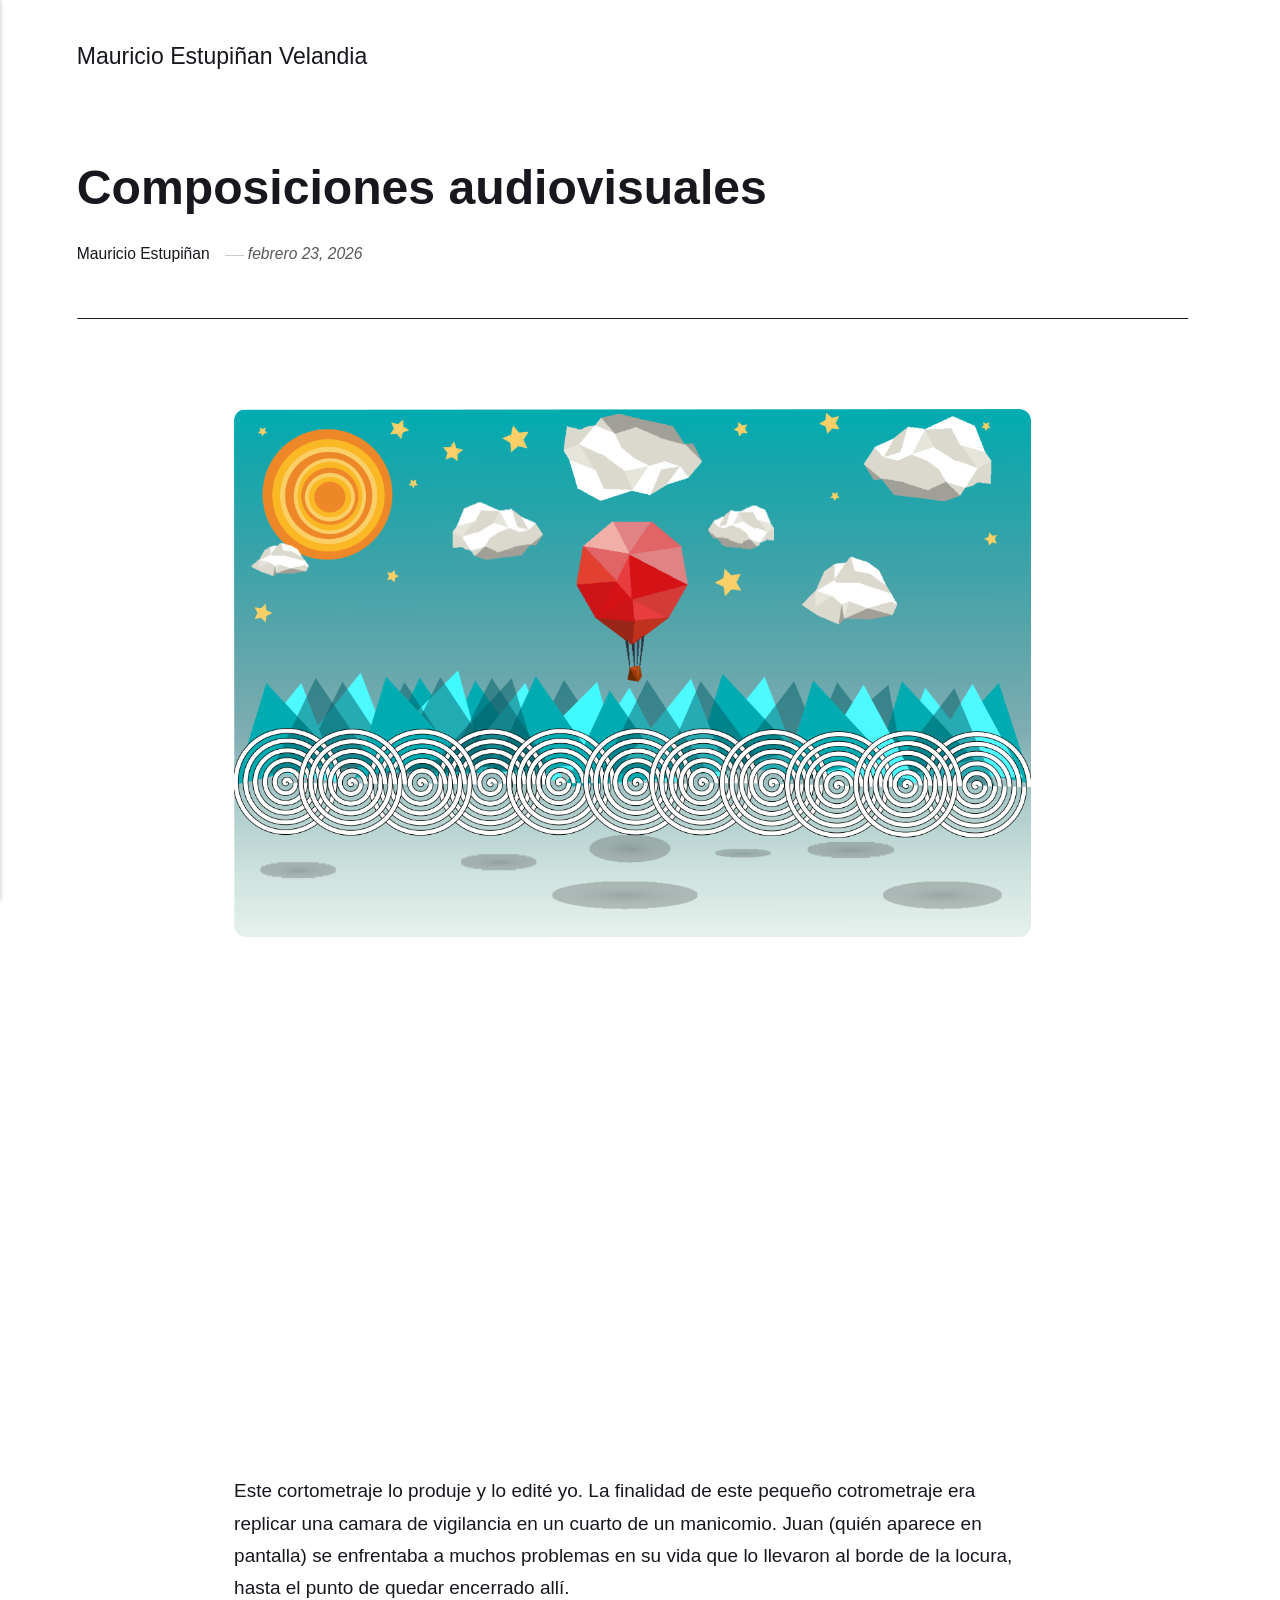
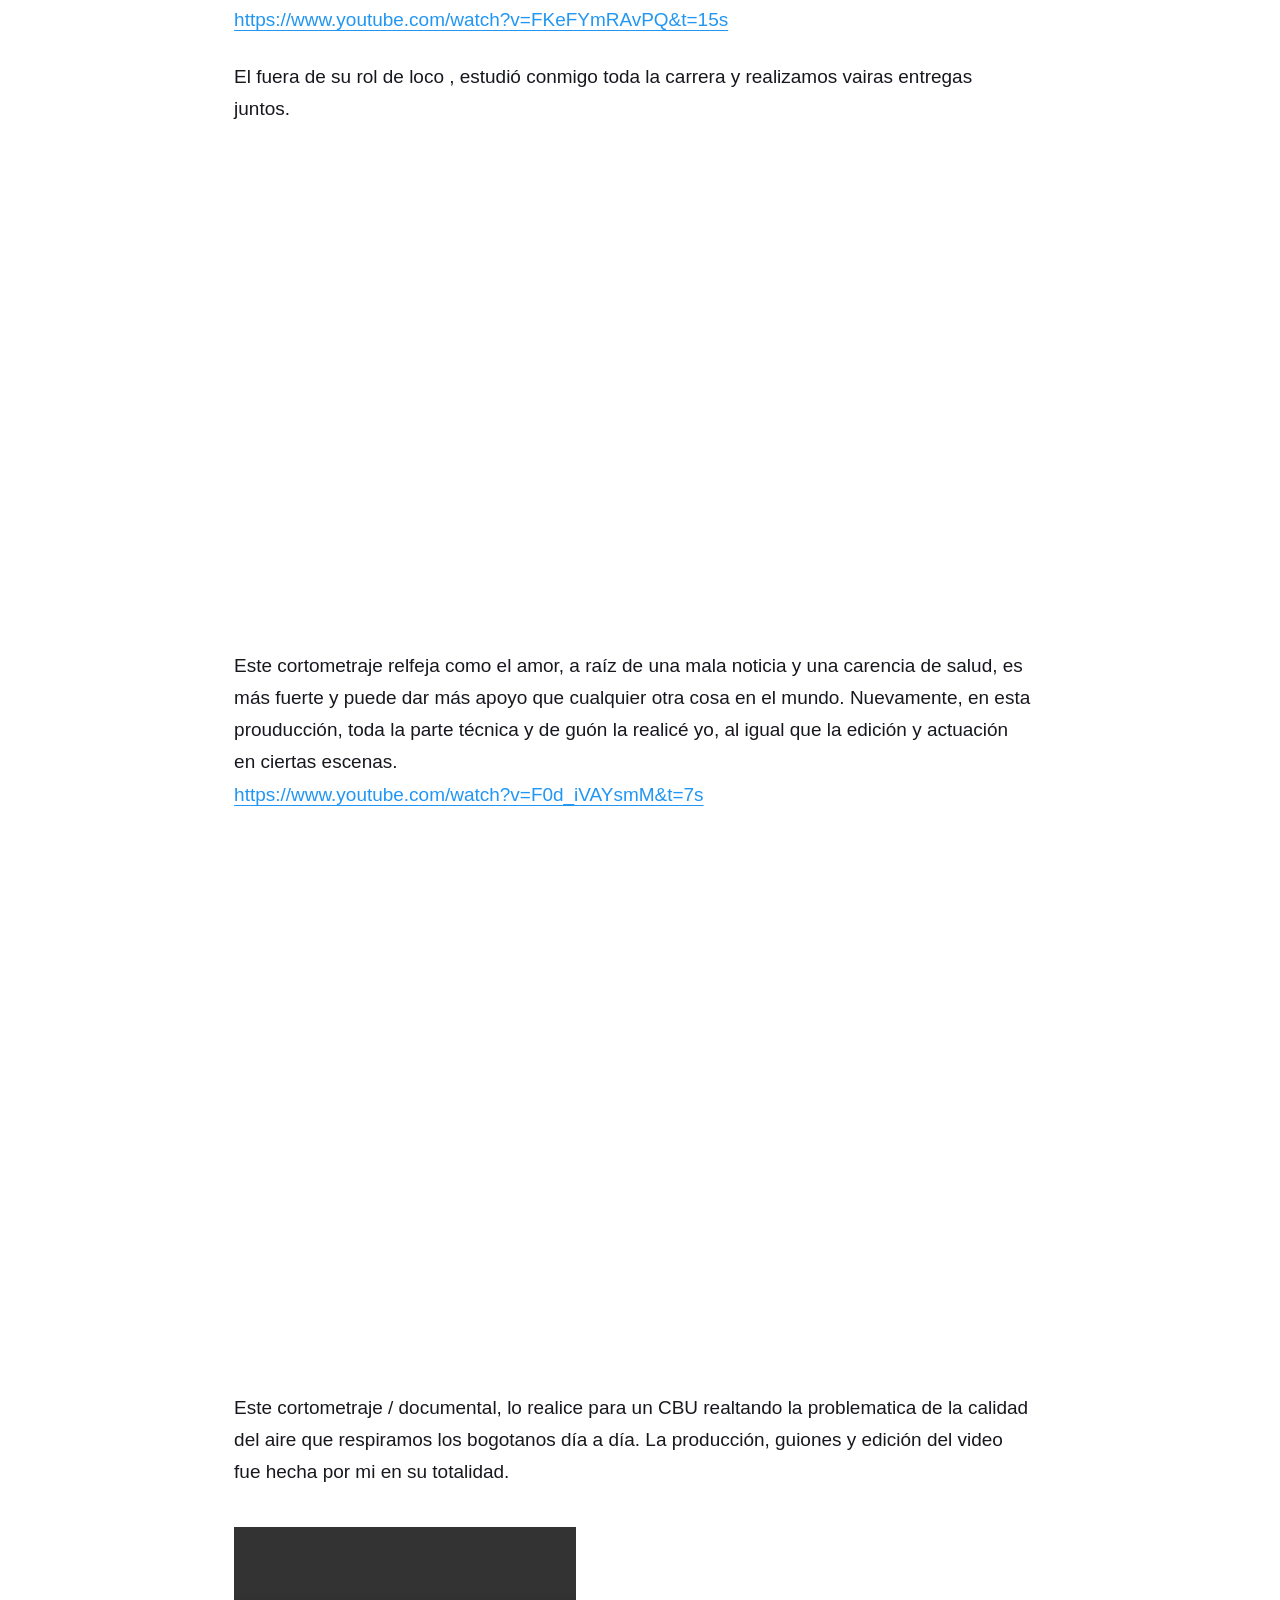
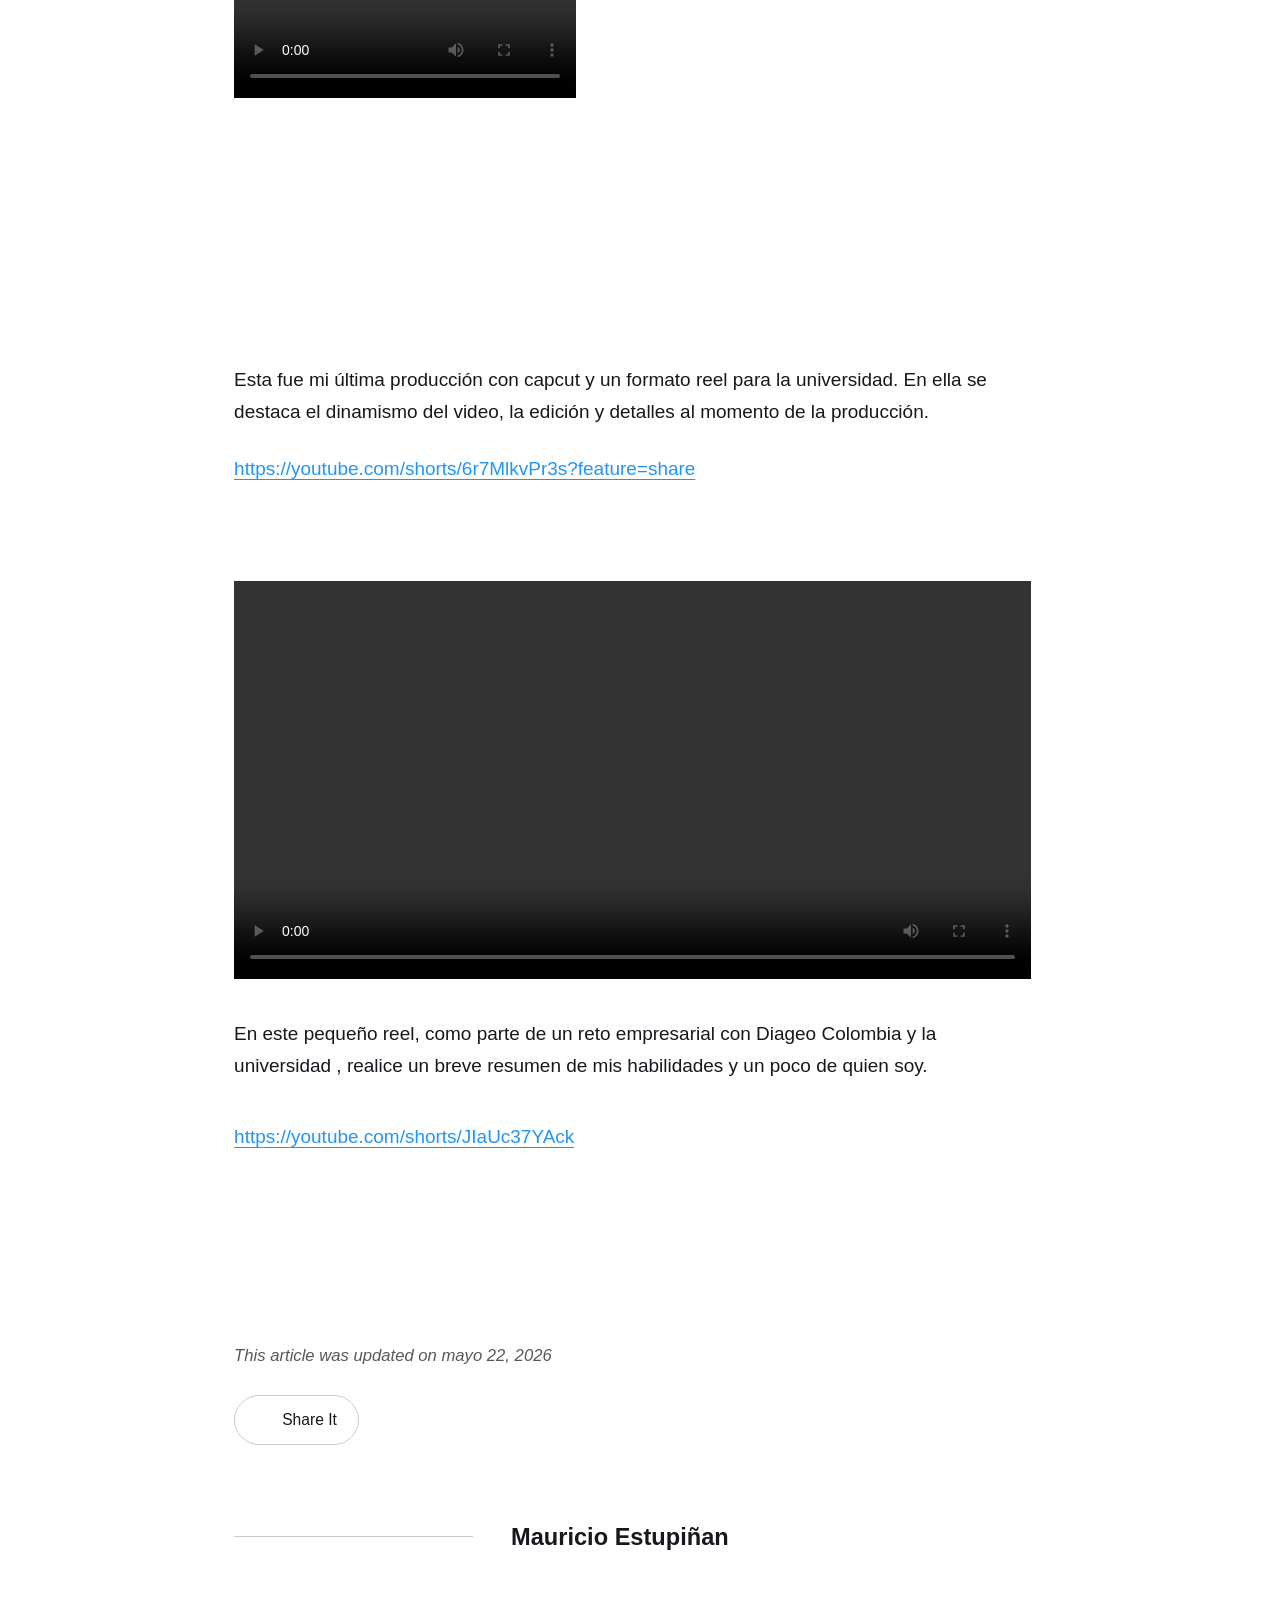
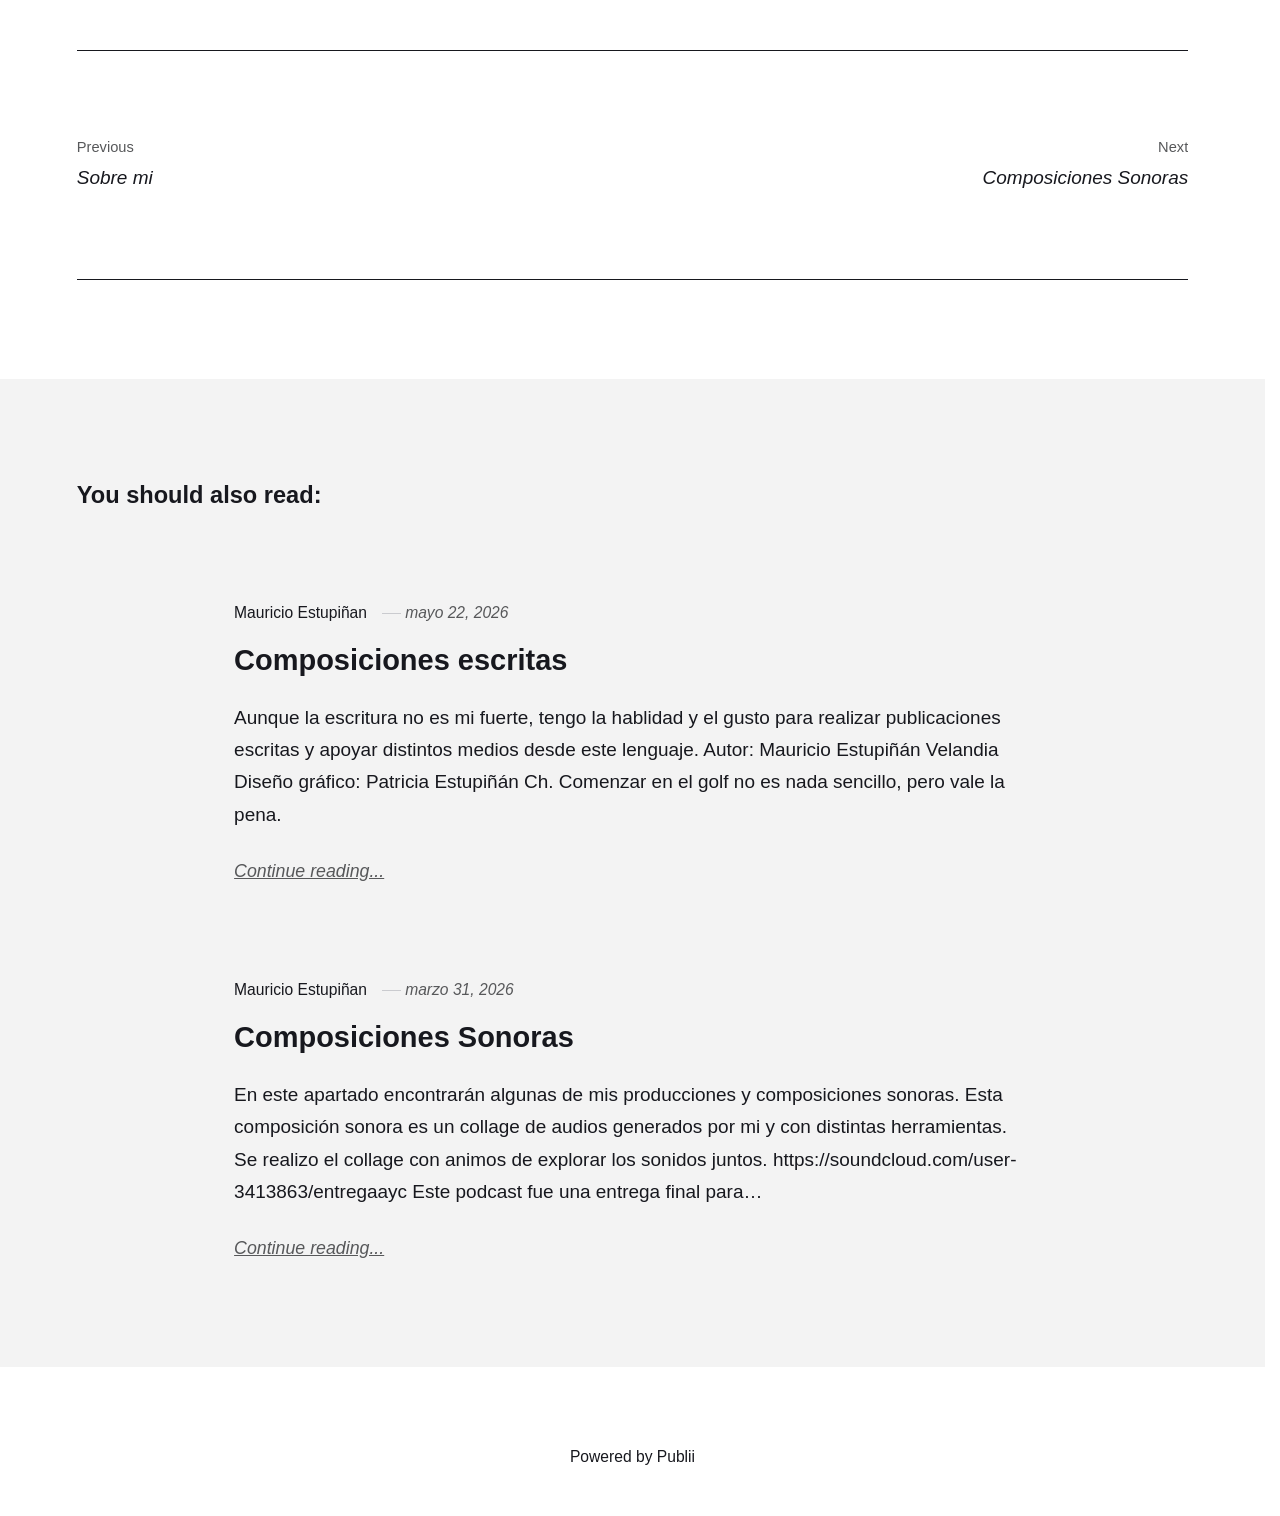
==== commit da003d59: "Updated from Publii" ====
--- a/composicion-inkscape/index.html
+++ b/composicion-inkscape/index.html
@@ -1,6 +1,6 @@
-<!DOCTYPE html><html lang="es"><head><meta charset="utf-8"><meta http-equiv="X-UA-Compatible" content="IE=edge"><meta name="viewport" content="width=device-width,initial-scale=1"><title>Composiciones audiovisuales - Mauricio Estupiñan Velandia</title><meta name="description" content="Este cortometraje lo produje y lo edité yo. La finalidad de este pequeño cotrometraje era replicar una camara de vigilancia en un cuarto de un manicomio. Juan (quién aparece en pantalla) se enfrentaba a muchos problemas en su vida que lo llevaron al borde de&hellip;"><meta name="generator" content="Publii Open-Source CMS for Static Site"><link rel="canonical" href="https://MauricioEstupinan.github.io/Arte-y-comunicacion-/composicion-inkscape/"><link rel="alternate" type="application/atom+xml" href="https://MauricioEstupinan.github.io/Arte-y-comunicacion-/feed.xml" title="Mauricio Estupiñan Velandia - RSS"><link rel="alternate" type="application/json" href="https://MauricioEstupinan.github.io/Arte-y-comunicacion-/feed.json" title="Mauricio Estupiñan Velandia - JSON"><meta property="og:title" content="Composiciones audiovisuales"><meta property="og:site_name" content="Mauricio Estupiñan Velandia"><meta property="og:description" content="Este cortometraje lo produje y lo edité yo. La finalidad de este pequeño cotrometraje era replicar una camara de vigilancia en un cuarto de un manicomio. Juan (quién aparece en pantalla) se enfrentaba a muchos problemas en su vida que lo llevaron al borde de&hellip;"><meta property="og:url" content="https://MauricioEstupinan.github.io/Arte-y-comunicacion-/composicion-inkscape/"><meta property="og:type" content="article"><link rel="stylesheet" href="https://MauricioEstupinan.github.io/Arte-y-comunicacion-/assets/css/style.css?v=2110fdcc9616a96348b5f5ad11c64055"><script type="application/ld+json">{"@context":"http://schema.org","@type":"Article","mainEntityOfPage":{"@type":"WebPage","@id":"https://MauricioEstupinan.github.io/Arte-y-comunicacion-/composicion-inkscape/"},"headline":"Composiciones audiovisuales","datePublished":"2026-02-23T19:28-05:00","dateModified":"2026-05-22T09:12-05:00","description":"Este cortometraje lo produje y lo edité yo. La finalidad de este pequeño cotrometraje era replicar una camara de vigilancia en un cuarto de un manicomio. Juan (quién aparece en pantalla) se enfrentaba a muchos problemas en su vida que lo llevaron al borde de&hellip;","author":{"@type":"Person","name":"Mauricio Estupiñan","url":"https://MauricioEstupinan.github.io/Arte-y-comunicacion-/authors/mauricio-estupinan/"},"publisher":{"@type":"Organization","name":"Mauricio Estupiñan"}}</script><noscript><style>img[loading] {
+<!DOCTYPE html><html lang="es"><head><meta charset="utf-8"><meta http-equiv="X-UA-Compatible" content="IE=edge"><meta name="viewport" content="width=device-width,initial-scale=1"><title>Composiciones audiovisuales - Mauricio Estupiñan Velandia</title><meta name="description" content="Este cortometraje lo produje y lo edité yo. La finalidad de este pequeño cotrometraje era replicar una camara de vigilancia en un cuarto de un manicomio. Juan (quién aparece en pantalla) se enfrentaba a muchos problemas en su vida que lo llevaron al borde de&hellip;"><meta name="generator" content="Publii Open-Source CMS for Static Site"><link rel="canonical" href="https://MauricioEstupinan.github.io/Arte-y-comunicacion-/composicion-inkscape/"><link rel="alternate" type="application/atom+xml" href="https://MauricioEstupinan.github.io/Arte-y-comunicacion-/feed.xml" title="Mauricio Estupiñan Velandia - RSS"><link rel="alternate" type="application/json" href="https://MauricioEstupinan.github.io/Arte-y-comunicacion-/feed.json" title="Mauricio Estupiñan Velandia - JSON"><meta property="og:title" content="Composiciones audiovisuales"><meta property="og:site_name" content="Mauricio Estupiñan Velandia"><meta property="og:description" content="Este cortometraje lo produje y lo edité yo. La finalidad de este pequeño cotrometraje era replicar una camara de vigilancia en un cuarto de un manicomio. Juan (quién aparece en pantalla) se enfrentaba a muchos problemas en su vida que lo llevaron al borde de&hellip;"><meta property="og:url" content="https://MauricioEstupinan.github.io/Arte-y-comunicacion-/composicion-inkscape/"><meta property="og:type" content="article"><link rel="stylesheet" href="https://MauricioEstupinan.github.io/Arte-y-comunicacion-/assets/css/style.css?v=06e8877d27e9f73e9a74b72d00c43159"><script type="application/ld+json">{"@context":"http://schema.org","@type":"Article","mainEntityOfPage":{"@type":"WebPage","@id":"https://MauricioEstupinan.github.io/Arte-y-comunicacion-/composicion-inkscape/"},"headline":"Composiciones audiovisuales","datePublished":"2026-02-23T19:28-05:00","dateModified":"2026-05-22T09:12-05:00","description":"Este cortometraje lo produje y lo edité yo. La finalidad de este pequeño cotrometraje era replicar una camara de vigilancia en un cuarto de un manicomio. Juan (quién aparece en pantalla) se enfrentaba a muchos problemas en su vida que lo llevaron al borde de&hellip;","author":{"@type":"Person","name":"Mauricio Estupiñan","url":"https://MauricioEstupinan.github.io/Arte-y-comunicacion-/authors/mauricio-estupinan/"},"publisher":{"@type":"Organization","name":"Mauricio Estupiñan"}}</script><noscript><style>img[loading] {
                     opacity: 1;
-                }</style></noscript></head><body class="post-template"><header class="top js-header"><a class="logo" href="https://MauricioEstupinan.github.io/Arte-y-comunicacion-/">Mauricio Estupiñan Velandia</a><nav class="navbar js-navbar"><button class="navbar__toggle js-toggle" aria-label="Menu" aria-haspopup="true" aria-expanded="false"><span class="navbar__toggle-box"><span class="navbar__toggle-inner">Menu</span></span></button><ul class="navbar__menu"></ul></nav></header><main class="post"><article class="content"><div class="hero hero--noimage"><header class="hero__content"><div class="wrapper"><h1>Composiciones audiovisuales</h1><div class="feed__meta content__meta"><a href="https://MauricioEstupinan.github.io/Arte-y-comunicacion-/authors/mauricio-estupinan/" class="feed__author">Mauricio Estupiñan</a> <time datetime="2026-02-23T19:28" class="feed__date">febrero 23, 2026</time></div></div></header></div><div class="entry-wrapper content__entry"><figure class="post__image"><img loading="lazy" src="undefined" alt="" data-is-external-image="true"></figure><figure class="post__image"><img loading="lazy" src="https://MauricioEstupinan.github.io/Arte-y-comunicacion-/media/posts/3/ComposicionMEV.png" alt="" width="1209" height="801" sizes="(max-width: 1920px) 100vw, 1920px" srcset="https://MauricioEstupinan.github.io/Arte-y-comunicacion-/media/posts/3/responsive/ComposicionMEV-xs.png 640w, https://MauricioEstupinan.github.io/Arte-y-comunicacion-/media/posts/3/responsive/ComposicionMEV-sm.png 768w, https://MauricioEstupinan.github.io/Arte-y-comunicacion-/media/posts/3/responsive/ComposicionMEV-md.png 1024w, https://MauricioEstupinan.github.io/Arte-y-comunicacion-/media/posts/3/responsive/ComposicionMEV-lg.png 1366w, https://MauricioEstupinan.github.io/Arte-y-comunicacion-/media/posts/3/responsive/ComposicionMEV-xl.png 1600w, https://MauricioEstupinan.github.io/Arte-y-comunicacion-/media/posts/3/responsive/ComposicionMEV-2xl.png 1920w"></figure><figure class="post__image"><img loading="lazy" src="undefined" alt="" data-is-external-image="true"></figure><figure class="post__video"><iframe loading="lazy" width="560" height="314" src="https://www.youtube.com/embed/FKeFYmRAvPQ?t=15s" allowfullscreen="allowfullscreen" data-mce-fragment="1"></iframe></figure><p>Este cortometraje lo produje y lo edité yo. La finalidad de este pequeño cotrometraje era replicar una camara de vigilancia en un cuarto de un manicomio. Juan (quién aparece en pantalla) se enfrentaba a muchos problemas en su vida que lo llevaron al borde de la locura, hasta el punto de quedar encerrado allí. <br><a href="https://www.youtube.com/watch?v=FKeFYmRAvPQ&amp;t=15s">https://www.youtube.com/watch?v=FKeFYmRAvPQ&amp;t=15s</a> </p><p>El fuera de su rol de loco , estudió conmigo toda la carrera y realizamos vairas entregas juntos.</p><figure class="post__video"><iframe loading="lazy" width="560" height="314" src="https://www.youtube.com/embed/F0d_iVAYsmM?t=7s" allowfullscreen="allowfullscreen" data-mce-fragment="1"></iframe></figure><p>Este cortometraje relfeja como el amor, a raíz de una mala noticia y una carencia de salud, es más fuerte y puede dar más apoyo que cualquier otra cosa en el mundo. Nuevamente, en esta prouducción, toda la parte técnica y de guón la realicé yo, al igual que la edición y actuación en ciertas escenas.<br><a href="https://www.youtube.com/watch?v=F0d_iVAYsmM&amp;t=7s">https://www.youtube.com/watch?v=F0d_iVAYsmM&amp;t=7s</a></p><p> </p><figure class="post__video"><iframe loading="lazy" width="560" height="314" src="https://www.youtube.com/embed/hSOmPQZph0s" allowfullscreen="allowfullscreen" data-mce-fragment="1"></iframe></figure><p>Este cortometraje / documental, lo realice para un CBU realtando la problematica de la calidad del aire que respiramos los bogotanos día a día. La producción, guiones y edición del video fue hecha por mi en su totalidad.</p><figure class="post__video"><video loading="lazy" width="342" height="171" style="width: 342px; height: 171px;" controls="controls" data-mce-fragment="1"><source src="https://youtube.com/shorts/6r7MlkvPr3s?feature=share"></video></figure><p>Esta fue mi última producción con capcut y un formato reel para la universidad. En ella se destaca el dinamismo del video, la edición y detalles al momento de la producción.</p><p><a href="https://youtube.com/shorts/6r7MlkvPr3s?feature=share">https://youtube.com/shorts/6r7MlkvPr3s?feature=share</a></p><p> </p><figure class="post__video"><video loading="lazy" width="300" height="150" controls="controls" data-mce-fragment="1"><source src="https://youtube.com/shorts/JIaUc37YAck"></video></figure><p>En este pequeño reel, como parte de un reto empresarial con Diageo Colombia y la universidad , realice un breve resumen de mis habilidades y un poco de quien soy.</p><figure class="post__image"><a href="https://youtube.com/shorts/JIaUc37YAck">https://youtube.com/shorts/JIaUc37YAck</a> <img loading="lazy" src="undefined" alt="" data-is-external-image="true"></figure><p> </p><p> </p></div><footer class="content__footer"><div class="entry-wrapper"><p class="content__updated">This article was updated on mayo 22, 2026</p><div class="content__actions"><div class="content__share"><button class="btn--icon content__share-button js-content__share-button"><svg width="20" height="20" aria-hidden="true"><use xlink:href="https://MauricioEstupinan.github.io/Arte-y-comunicacion-/assets/svg/svg-map.svg#share"></use></svg> <span>Share It</span></button><div class="content__share-popup js-content__share-popup"></div></div></div><div class="content__bio bio"><div><h3 class="h4 bio__name"><a href="https://MauricioEstupinan.github.io/Arte-y-comunicacion-/authors/mauricio-estupinan/" rel="author">Mauricio Estupiñan</a></h3></div></div></div><nav class="content__nav"><div class="wrapper"><div class="content__nav-inner"><div class="content__nav-prev"><a href="https://MauricioEstupinan.github.io/Arte-y-comunicacion-/sobre-mi/" class="content__nav-link" rel="prev"><div><span>Previous</span> Sobre mi </div></a></div><div class="content__nav-next"><a href="https://MauricioEstupinan.github.io/Arte-y-comunicacion-/composicion-sonora/" class="content__nav-link" rel="next"><div><span>Next</span> Composiciones Sonoras</div></a></div></div></div></nav></footer></article><div class="content__related related"><div class="wrapper"><h2 class="h4 related__title">You should also read:</h2><article class="feed__item feed__item--centered"><div class="feed__content"><header><div class="feed__meta"><a href="https://MauricioEstupinan.github.io/Arte-y-comunicacion-/authors/mauricio-estupinan/" class="feed__author">Mauricio Estupiñan</a> <time datetime="2026-05-22T09:22" class="feed__date">mayo 22, 2026</time></div><h3 class="feed__title"><a href="https://MauricioEstupinan.github.io/Arte-y-comunicacion-/composiciones-escritas/">Composiciones escritas</a></h3></header><p>Aunque la escritura no es mi fuerte, tengo la hablidad y el gusto para realizar publicaciones escritas y apoyar distintos medios desde este lenguaje. Autor: Mauricio Estupiñán Velandia Diseño gráfico: Patricia Estupiñán Ch. Comenzar en el golf no es nada sencillo, pero vale la pena.</p><a href="https://MauricioEstupinan.github.io/Arte-y-comunicacion-/composiciones-escritas/" class="readmore feed__readmore">Continue reading...</a></div></article><article class="feed__item feed__item--centered"><div class="feed__content"><header><div class="feed__meta"><a href="https://MauricioEstupinan.github.io/Arte-y-comunicacion-/authors/mauricio-estupinan/" class="feed__author">Mauricio Estupiñan</a> <time datetime="2026-03-31T11:27" class="feed__date">marzo 31, 2026</time></div><h3 class="feed__title"><a href="https://MauricioEstupinan.github.io/Arte-y-comunicacion-/composicion-sonora/">Composiciones Sonoras</a></h3></header><p>En este apartado encontrarán algunas de mis producciones y composiciones sonoras. Esta composición sonora es un collage de audios generados por mi y con distintas herramientas. Se realizo el collage con animos de explorar los sonidos juntos. https://soundcloud.com/user-3413863/entregaayc Este podcast fue una entrega final para&hellip;</p><a href="https://MauricioEstupinan.github.io/Arte-y-comunicacion-/composicion-sonora/" class="readmore feed__readmore">Continue reading...</a></div></article></div></div></main><footer class="footer footer--glued"><div class="wrapper"><div class="footer__copyright">Powered by Publii</div><button id="backToTop" class="footer__bttop" aria-label="Back to top" title="Back to top"><svg width="20" height="20"><use xlink:href="https://MauricioEstupinan.github.io/Arte-y-comunicacion-/assets/svg/svg-map.svg#toparrow"/></svg></button></div></footer><script defer="defer" src="https://MauricioEstupinan.github.io/Arte-y-comunicacion-/assets/js/scripts.min.js?v=d0fc1030089a37f93a2d51bf6d07565c"></script><script>window.publiiThemeMenuConfig={mobileMenuMode:'sidebar',animationSpeed:300,submenuWidth: 'auto',doubleClickTime:500,mobileMenuExpandableSubmenus:true,relatedContainerForOverlayMenuSelector:'.top'};</script><script>var images = document.querySelectorAll('img[loading]');
+                }</style></noscript></head><body class="post-template"><header class="top js-header"><a class="logo" href="https://MauricioEstupinan.github.io/Arte-y-comunicacion-/">Mauricio Estupiñan Velandia</a><nav class="navbar js-navbar"><button class="navbar__toggle js-toggle" aria-label="Menu" aria-haspopup="true" aria-expanded="false"><span class="navbar__toggle-box"><span class="navbar__toggle-inner">Menu</span></span></button><ul class="navbar__menu"></ul></nav></header><main class="post"><article class="content"><div class="hero hero--noimage"><header class="hero__content"><div class="wrapper"><h1>Composiciones audiovisuales</h1><div class="feed__meta content__meta"><a href="https://MauricioEstupinan.github.io/Arte-y-comunicacion-/authors/mauricio-estupinan/" class="feed__author">Mauricio Estupiñan</a> <time datetime="2026-02-23T19:28" class="feed__date">febrero 23, 2026</time></div></div></header></div><div class="entry-wrapper content__entry"><figure class="post__image"><img loading="lazy" src="undefined" alt="" data-is-external-image="true"></figure><figure class="post__image"><img loading="lazy" src="https://MauricioEstupinan.github.io/Arte-y-comunicacion-/media/posts/3/ComposicionMEV.png" alt="" width="1209" height="801" sizes="(max-width: 1920px) 100vw, 1920px" srcset="https://MauricioEstupinan.github.io/Arte-y-comunicacion-/media/posts/3/responsive/ComposicionMEV-xs.png 640w, https://MauricioEstupinan.github.io/Arte-y-comunicacion-/media/posts/3/responsive/ComposicionMEV-sm.png 768w, https://MauricioEstupinan.github.io/Arte-y-comunicacion-/media/posts/3/responsive/ComposicionMEV-md.png 1024w, https://MauricioEstupinan.github.io/Arte-y-comunicacion-/media/posts/3/responsive/ComposicionMEV-lg.png 1366w, https://MauricioEstupinan.github.io/Arte-y-comunicacion-/media/posts/3/responsive/ComposicionMEV-xl.png 1600w, https://MauricioEstupinan.github.io/Arte-y-comunicacion-/media/posts/3/responsive/ComposicionMEV-2xl.png 1920w"></figure><figure class="post__image"><img loading="lazy" src="undefined" alt="" data-is-external-image="true"></figure><figure class="post__video"><iframe loading="lazy" width="560" height="314" src="https://www.youtube.com/embed/FKeFYmRAvPQ?t=15s" allowfullscreen="allowfullscreen" data-mce-fragment="1"></iframe></figure><p>Este cortometraje lo produje y lo edité yo. La finalidad de este pequeño cotrometraje era replicar una camara de vigilancia en un cuarto de un manicomio. Juan (quién aparece en pantalla) se enfrentaba a muchos problemas en su vida que lo llevaron al borde de la locura, hasta el punto de quedar encerrado allí. <br><a href="https://www.youtube.com/watch?v=FKeFYmRAvPQ&amp;t=15s">https://www.youtube.com/watch?v=FKeFYmRAvPQ&amp;t=15s</a> </p><p>El fuera de su rol de loco , estudió conmigo toda la carrera y realizamos vairas entregas juntos.</p><figure class="post__video"><iframe loading="lazy" width="560" height="314" src="https://www.youtube.com/embed/F0d_iVAYsmM?t=7s" allowfullscreen="allowfullscreen" data-mce-fragment="1"></iframe></figure><p>Este cortometraje relfeja como el amor, a raíz de una mala noticia y una carencia de salud, es más fuerte y puede dar más apoyo que cualquier otra cosa en el mundo. Nuevamente, en esta prouducción, toda la parte técnica y de guón la realicé yo, al igual que la edición y actuación en ciertas escenas.<br><a href="https://www.youtube.com/watch?v=F0d_iVAYsmM&amp;t=7s">https://www.youtube.com/watch?v=F0d_iVAYsmM&amp;t=7s</a></p><p> </p><figure class="post__video"><iframe loading="lazy" width="560" height="314" src="https://www.youtube.com/embed/hSOmPQZph0s" allowfullscreen="allowfullscreen" data-mce-fragment="1"></iframe></figure><p>Este cortometraje / documental, lo realice para un CBU realtando la problematica de la calidad del aire que respiramos los bogotanos día a día. La producción, guiones y edición del video fue hecha por mi en su totalidad.</p><figure class="post__video"><video loading="lazy" width="342" height="171" style="width: 342px; height: 171px;" controls="controls" data-mce-fragment="1"><source src="https://youtube.com/shorts/6r7MlkvPr3s?feature=share"></video></figure><p>Esta fue mi última producción con capcut y un formato reel para la universidad. En ella se destaca el dinamismo del video, la edición y detalles al momento de la producción.</p><p><a href="https://youtube.com/shorts/6r7MlkvPr3s?feature=share">https://youtube.com/shorts/6r7MlkvPr3s?feature=share</a></p><p> </p><figure class="post__video"><video loading="lazy" width="300" height="150" controls="controls" data-mce-fragment="1"><source src="https://youtube.com/shorts/JIaUc37YAck"></video></figure><p>En este pequeño reel, como parte de un reto empresarial con Diageo Colombia y la universidad , realice un breve resumen de mis habilidades y un poco de quien soy.</p><figure class="post__image"><a href="https://youtube.com/shorts/JIaUc37YAck">https://youtube.com/shorts/JIaUc37YAck</a> <img loading="lazy" src="undefined" alt="" data-is-external-image="true"></figure><p> </p><p> </p></div><footer class="content__footer"><div class="entry-wrapper"><p class="content__updated">This article was updated on mayo 22, 2026</p><div class="content__actions"><div class="content__share"><button class="btn--icon content__share-button js-content__share-button"><svg width="20" height="20" aria-hidden="true"><use xlink:href="https://MauricioEstupinan.github.io/Arte-y-comunicacion-/assets/svg/svg-map.svg#share"></use></svg> <span>Share It</span></button><div class="content__share-popup js-content__share-popup"></div></div></div><div class="content__bio bio"><div><h3 class="h4 bio__name"><a href="https://MauricioEstupinan.github.io/Arte-y-comunicacion-/authors/mauricio-estupinan/" rel="author">Mauricio Estupiñan</a></h3></div></div></div><nav class="content__nav"><div class="wrapper"><div class="content__nav-inner"><div class="content__nav-prev"><a href="https://MauricioEstupinan.github.io/Arte-y-comunicacion-/sobre-mi/" class="content__nav-link" rel="prev"><div><span>Previous</span> Sobre mi </div></a></div><div class="content__nav-next"><a href="https://MauricioEstupinan.github.io/Arte-y-comunicacion-/composicion-sonora/" class="content__nav-link" rel="next"><div><span>Next</span> Composiciones Sonoras</div></a></div></div></div></nav></footer></article><div class="content__related related"><div class="wrapper"><h2 class="h4 related__title">You should also read:</h2><article class="feed__item feed__item--centered"><div class="feed__content"><header><div class="feed__meta"><a href="https://MauricioEstupinan.github.io/Arte-y-comunicacion-/authors/mauricio-estupinan/" class="feed__author">Mauricio Estupiñan</a> <time datetime="2026-05-22T09:22" class="feed__date">mayo 22, 2026</time></div><h3 class="feed__title"><a href="https://MauricioEstupinan.github.io/Arte-y-comunicacion-/composiciones-escritas/">Composiciones escritas</a></h3></header><p>Aunque la escritura no es mi fuerte, tengo la hablidad y el gusto para realizar publicaciones escritas y apoyar distintos medios desde este lenguaje. Autor: Mauricio Estupiñán Velandia Diseño gráfico: Patricia Estupiñán Ch. Comenzar en el golf no es nada sencillo, pero vale la pena.</p><a href="https://MauricioEstupinan.github.io/Arte-y-comunicacion-/composiciones-escritas/" class="readmore feed__readmore">Continue reading...</a></div></article><article class="feed__item feed__item--centered"><div class="feed__content"><header><div class="feed__meta"><a href="https://MauricioEstupinan.github.io/Arte-y-comunicacion-/authors/mauricio-estupinan/" class="feed__author">Mauricio Estupiñan</a> <time datetime="2026-03-31T11:27" class="feed__date">marzo 31, 2026</time></div><h3 class="feed__title"><a href="https://MauricioEstupinan.github.io/Arte-y-comunicacion-/composicion-sonora/">Composiciones Sonoras</a></h3></header><p>En este apartado encontrarán algunas de mis producciones y composiciones sonoras. Esta composición sonora es un collage de audios generados por mi y con distintas herramientas. Se realizo el collage con animos de explorar los sonidos juntos. https://soundcloud.com/user-3413863/entregaayc Este podcast fue una entrega final para&hellip;</p><a href="https://MauricioEstupinan.github.io/Arte-y-comunicacion-/composicion-sonora/" class="readmore feed__readmore">Continue reading...</a></div></article></div></div></main><footer class="footer footer--glued"><div class="wrapper"><div class="footer__copyright"><p>Powered by Publii</p></div><button id="backToTop" class="footer__bttop" aria-label="Back to top" title="Back to top"><svg width="20" height="20"><use xlink:href="https://MauricioEstupinan.github.io/Arte-y-comunicacion-/assets/svg/svg-map.svg#toparrow"/></svg></button></div></footer><script defer="defer" src="https://MauricioEstupinan.github.io/Arte-y-comunicacion-/assets/js/scripts.min.js?v=d0fc1030089a37f93a2d51bf6d07565c"></script><script>window.publiiThemeMenuConfig={mobileMenuMode:'sidebar',animationSpeed:300,submenuWidth: 'auto',doubleClickTime:500,mobileMenuExpandableSubmenus:true,relatedContainerForOverlayMenuSelector:'.top'};</script><script>var images = document.querySelectorAll('img[loading]');
         for (var i = 0; i < images.length; i++) {
             if (images[i].complete) {
                 images[i].classList.add('is-loaded');
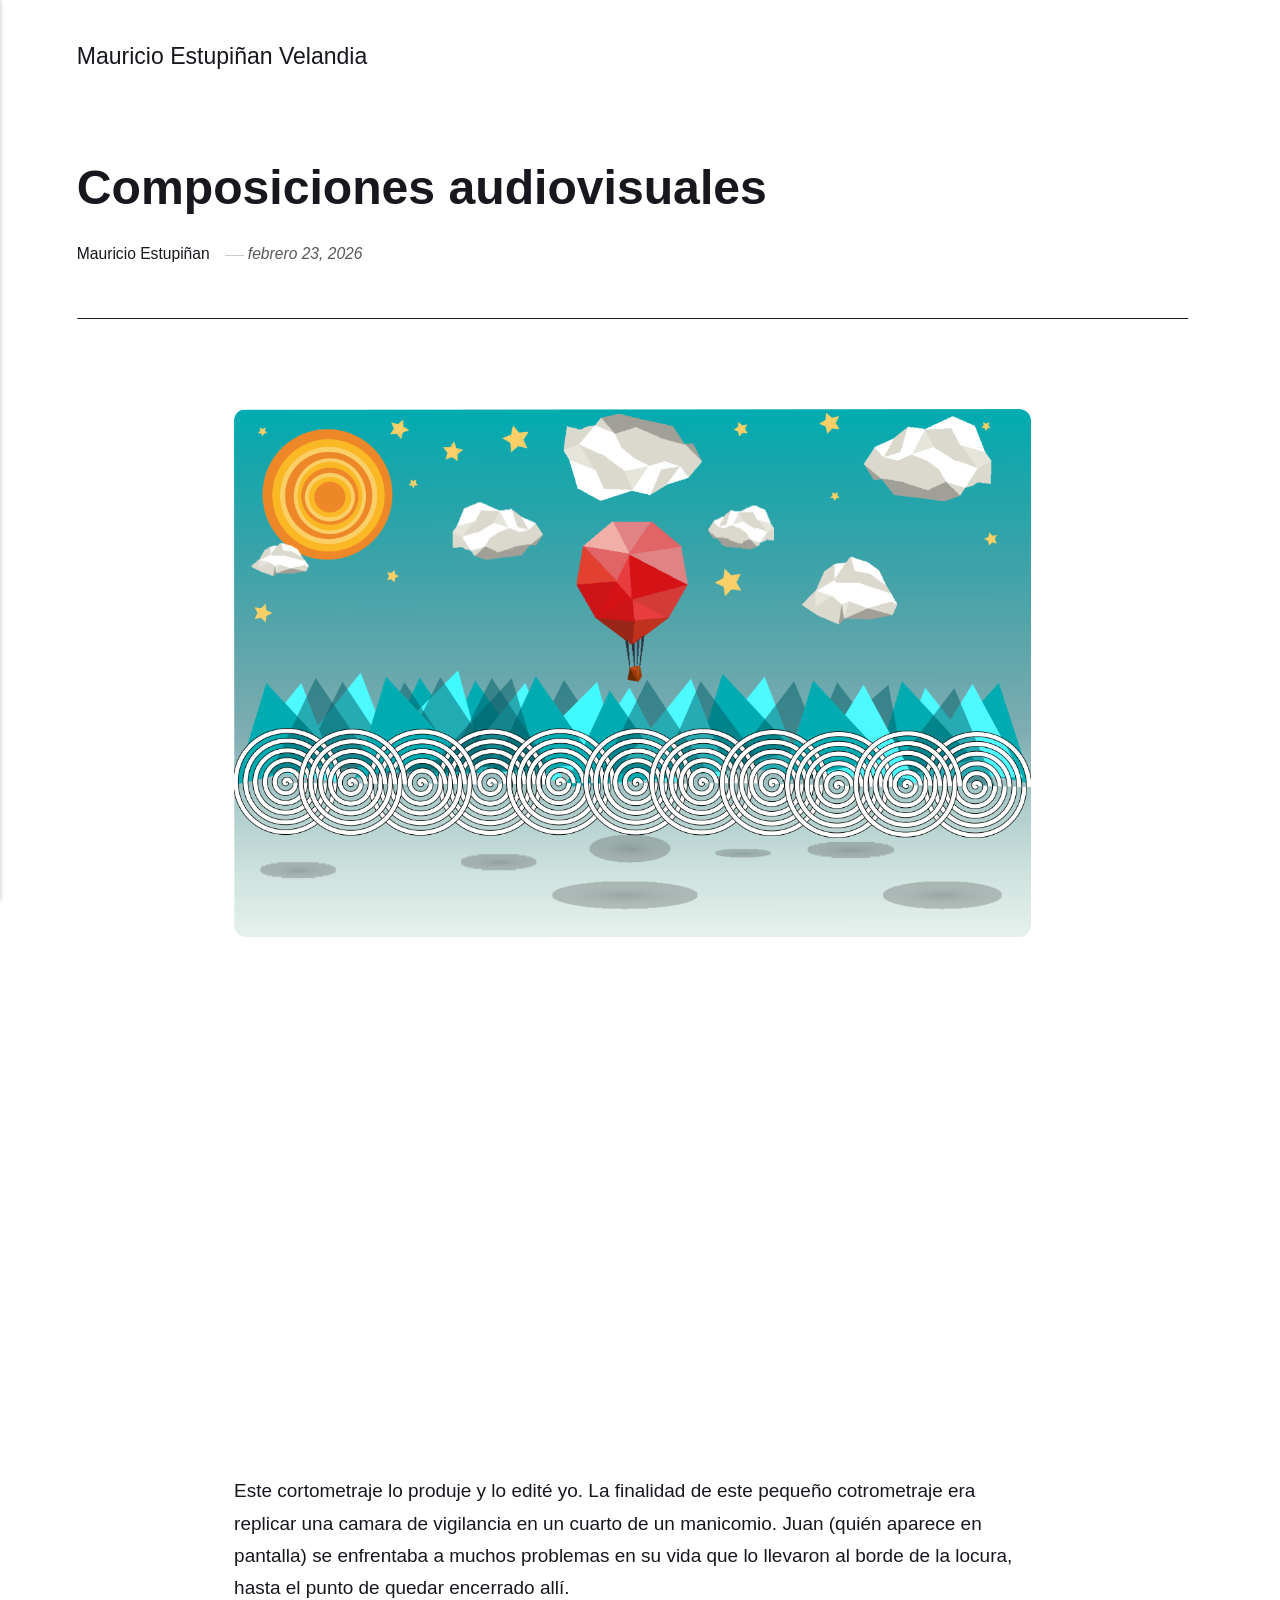
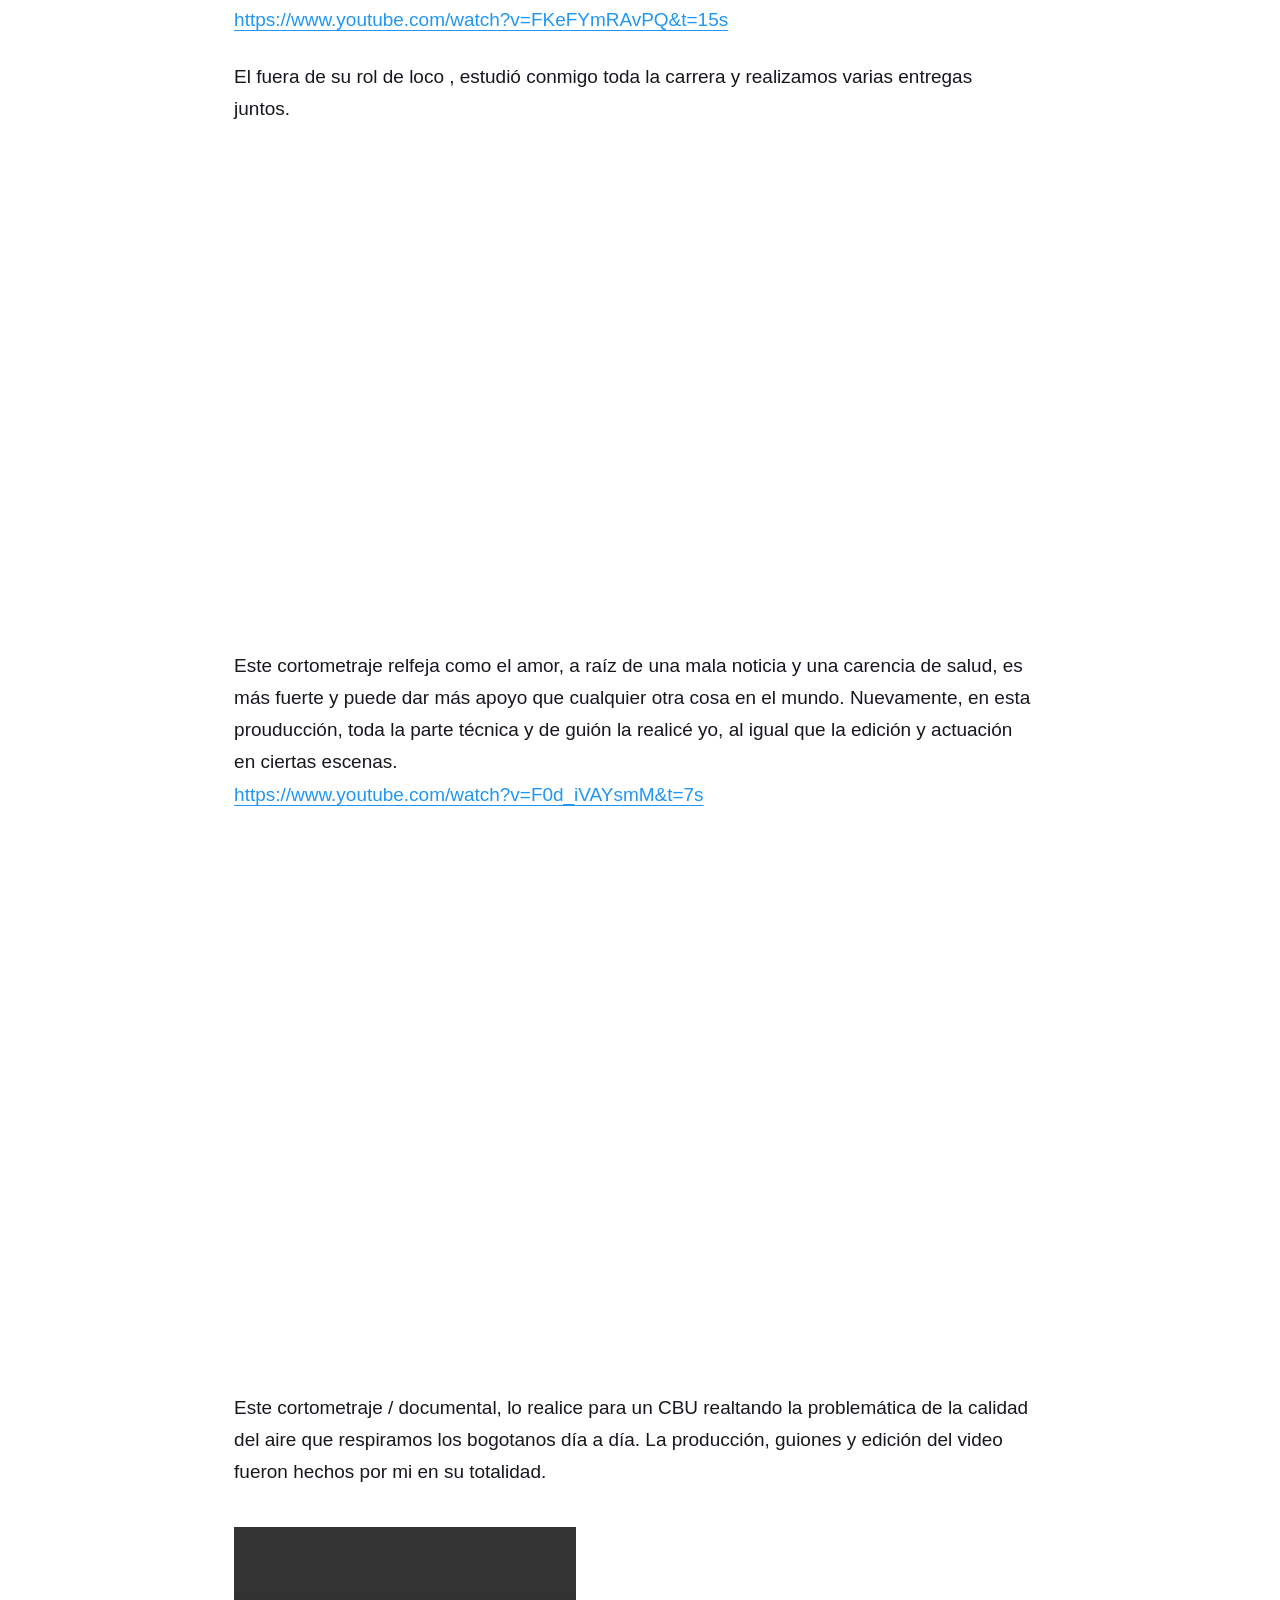
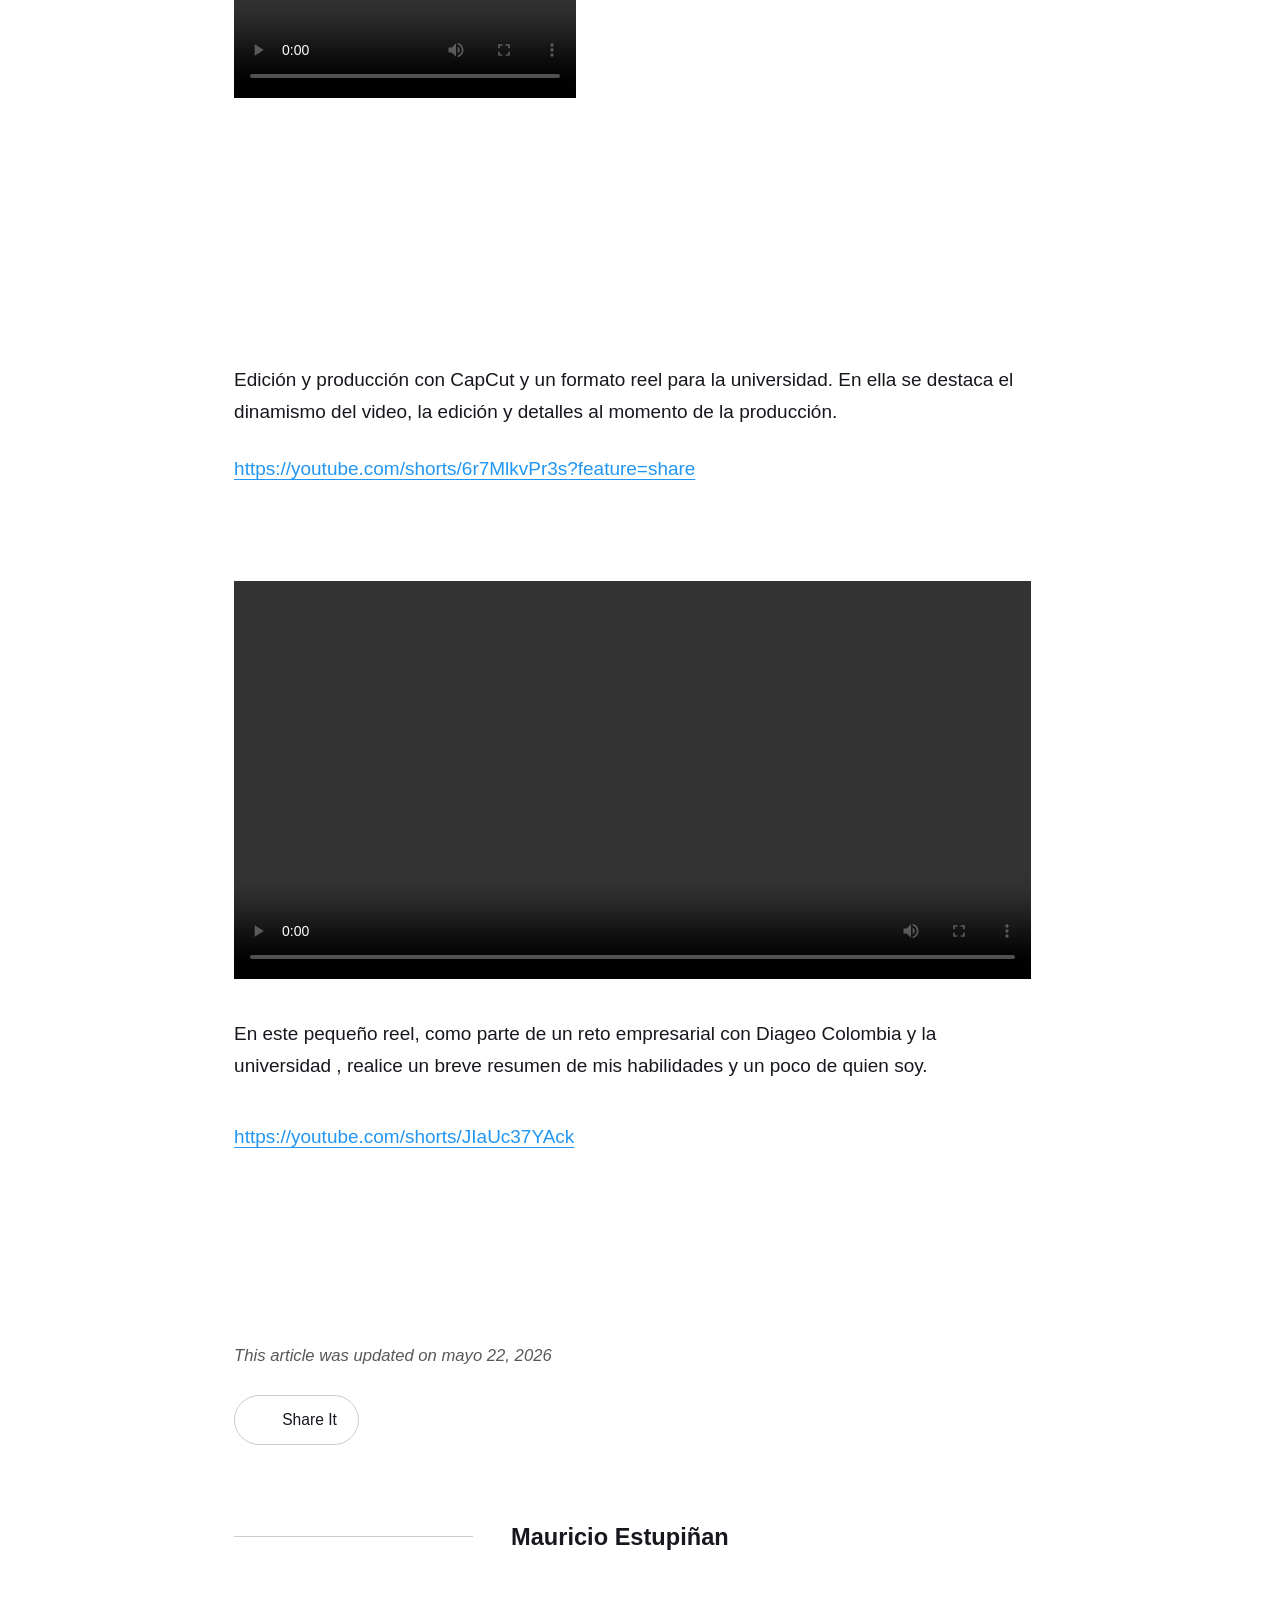
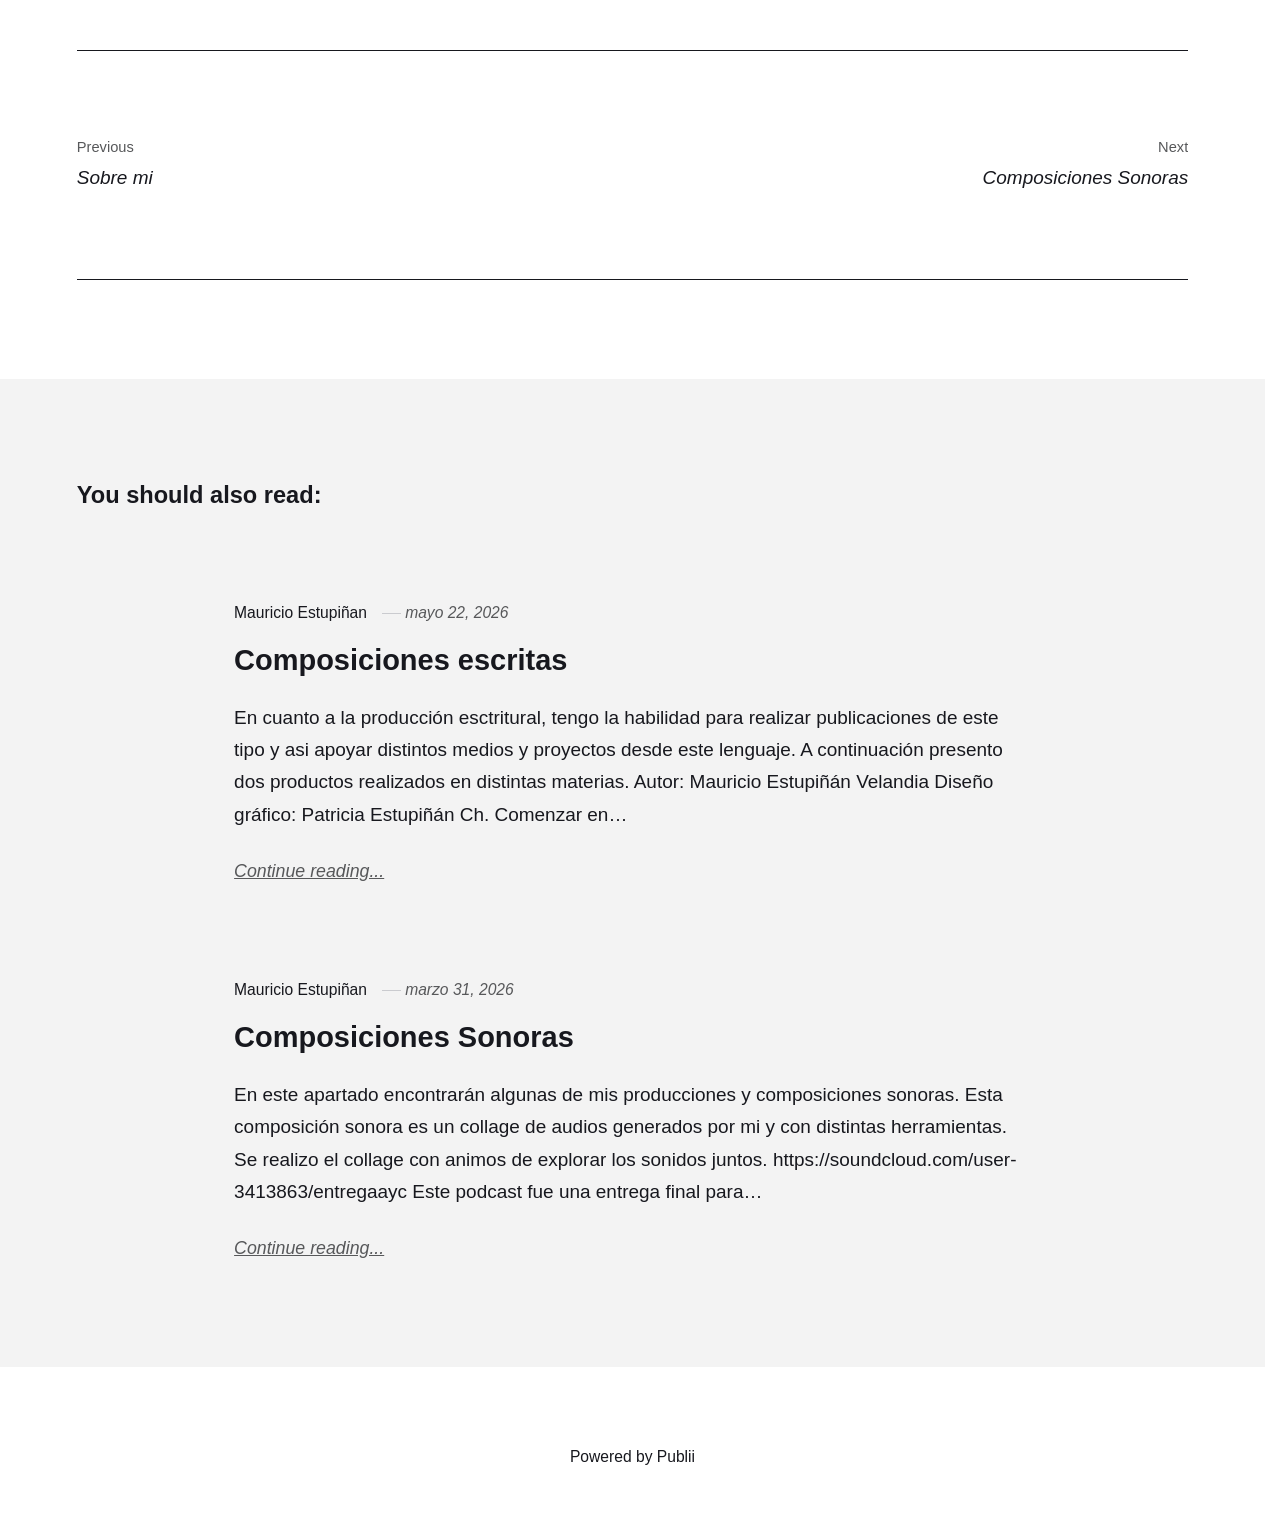
==== commit f450e998: "Updated from Publii" ====
--- a/composicion-inkscape/index.html
+++ b/composicion-inkscape/index.html
@@ -1,6 +1,6 @@
-<!DOCTYPE html><html lang="es"><head><meta charset="utf-8"><meta http-equiv="X-UA-Compatible" content="IE=edge"><meta name="viewport" content="width=device-width,initial-scale=1"><title>Composiciones audiovisuales - Mauricio Estupiñan Velandia</title><meta name="description" content="Este cortometraje lo produje y lo edité yo. La finalidad de este pequeño cotrometraje era replicar una camara de vigilancia en un cuarto de un manicomio. Juan (quién aparece en pantalla) se enfrentaba a muchos problemas en su vida que lo llevaron al borde de&hellip;"><meta name="generator" content="Publii Open-Source CMS for Static Site"><link rel="canonical" href="https://MauricioEstupinan.github.io/Arte-y-comunicacion-/composicion-inkscape/"><link rel="alternate" type="application/atom+xml" href="https://MauricioEstupinan.github.io/Arte-y-comunicacion-/feed.xml" title="Mauricio Estupiñan Velandia - RSS"><link rel="alternate" type="application/json" href="https://MauricioEstupinan.github.io/Arte-y-comunicacion-/feed.json" title="Mauricio Estupiñan Velandia - JSON"><meta property="og:title" content="Composiciones audiovisuales"><meta property="og:site_name" content="Mauricio Estupiñan Velandia"><meta property="og:description" content="Este cortometraje lo produje y lo edité yo. La finalidad de este pequeño cotrometraje era replicar una camara de vigilancia en un cuarto de un manicomio. Juan (quién aparece en pantalla) se enfrentaba a muchos problemas en su vida que lo llevaron al borde de&hellip;"><meta property="og:url" content="https://MauricioEstupinan.github.io/Arte-y-comunicacion-/composicion-inkscape/"><meta property="og:type" content="article"><link rel="stylesheet" href="https://MauricioEstupinan.github.io/Arte-y-comunicacion-/assets/css/style.css?v=06e8877d27e9f73e9a74b72d00c43159"><script type="application/ld+json">{"@context":"http://schema.org","@type":"Article","mainEntityOfPage":{"@type":"WebPage","@id":"https://MauricioEstupinan.github.io/Arte-y-comunicacion-/composicion-inkscape/"},"headline":"Composiciones audiovisuales","datePublished":"2026-02-23T19:28-05:00","dateModified":"2026-05-22T09:12-05:00","description":"Este cortometraje lo produje y lo edité yo. La finalidad de este pequeño cotrometraje era replicar una camara de vigilancia en un cuarto de un manicomio. Juan (quién aparece en pantalla) se enfrentaba a muchos problemas en su vida que lo llevaron al borde de&hellip;","author":{"@type":"Person","name":"Mauricio Estupiñan","url":"https://MauricioEstupinan.github.io/Arte-y-comunicacion-/authors/mauricio-estupinan/"},"publisher":{"@type":"Organization","name":"Mauricio Estupiñan"}}</script><noscript><style>img[loading] {
+<!DOCTYPE html><html lang="es"><head><meta charset="utf-8"><meta http-equiv="X-UA-Compatible" content="IE=edge"><meta name="viewport" content="width=device-width,initial-scale=1"><title>Composiciones audiovisuales - Mauricio Estupiñan Velandia</title><meta name="description" content="Este cortometraje lo produje y lo edité yo. La finalidad de este pequeño cotrometraje era replicar una camara de vigilancia en un cuarto de un manicomio. Juan (quién aparece en pantalla) se enfrentaba a muchos problemas en su vida que lo llevaron al borde de&hellip;"><meta name="generator" content="Publii Open-Source CMS for Static Site"><link rel="canonical" href="https://MauricioEstupinan.github.io/Arte-y-comunicacion-/composicion-inkscape/"><link rel="alternate" type="application/atom+xml" href="https://MauricioEstupinan.github.io/Arte-y-comunicacion-/feed.xml" title="Mauricio Estupiñan Velandia - RSS"><link rel="alternate" type="application/json" href="https://MauricioEstupinan.github.io/Arte-y-comunicacion-/feed.json" title="Mauricio Estupiñan Velandia - JSON"><meta property="og:title" content="Composiciones audiovisuales"><meta property="og:site_name" content="Mauricio Estupiñan Velandia"><meta property="og:description" content="Este cortometraje lo produje y lo edité yo. La finalidad de este pequeño cotrometraje era replicar una camara de vigilancia en un cuarto de un manicomio. Juan (quién aparece en pantalla) se enfrentaba a muchos problemas en su vida que lo llevaron al borde de&hellip;"><meta property="og:url" content="https://MauricioEstupinan.github.io/Arte-y-comunicacion-/composicion-inkscape/"><meta property="og:type" content="article"><link rel="stylesheet" href="https://MauricioEstupinan.github.io/Arte-y-comunicacion-/assets/css/style.css?v=06e8877d27e9f73e9a74b72d00c43159"><script type="application/ld+json">{"@context":"http://schema.org","@type":"Article","mainEntityOfPage":{"@type":"WebPage","@id":"https://MauricioEstupinan.github.io/Arte-y-comunicacion-/composicion-inkscape/"},"headline":"Composiciones audiovisuales","datePublished":"2026-02-23T19:28-05:00","dateModified":"2026-05-22T10:31-05:00","description":"Este cortometraje lo produje y lo edité yo. La finalidad de este pequeño cotrometraje era replicar una camara de vigilancia en un cuarto de un manicomio. Juan (quién aparece en pantalla) se enfrentaba a muchos problemas en su vida que lo llevaron al borde de&hellip;","author":{"@type":"Person","name":"Mauricio Estupiñan","url":"https://MauricioEstupinan.github.io/Arte-y-comunicacion-/authors/mauricio-estupinan/"},"publisher":{"@type":"Organization","name":"Mauricio Estupiñan"}}</script><noscript><style>img[loading] {
                     opacity: 1;
-                }</style></noscript></head><body class="post-template"><header class="top js-header"><a class="logo" href="https://MauricioEstupinan.github.io/Arte-y-comunicacion-/">Mauricio Estupiñan Velandia</a><nav class="navbar js-navbar"><button class="navbar__toggle js-toggle" aria-label="Menu" aria-haspopup="true" aria-expanded="false"><span class="navbar__toggle-box"><span class="navbar__toggle-inner">Menu</span></span></button><ul class="navbar__menu"></ul></nav></header><main class="post"><article class="content"><div class="hero hero--noimage"><header class="hero__content"><div class="wrapper"><h1>Composiciones audiovisuales</h1><div class="feed__meta content__meta"><a href="https://MauricioEstupinan.github.io/Arte-y-comunicacion-/authors/mauricio-estupinan/" class="feed__author">Mauricio Estupiñan</a> <time datetime="2026-02-23T19:28" class="feed__date">febrero 23, 2026</time></div></div></header></div><div class="entry-wrapper content__entry"><figure class="post__image"><img loading="lazy" src="undefined" alt="" data-is-external-image="true"></figure><figure class="post__image"><img loading="lazy" src="https://MauricioEstupinan.github.io/Arte-y-comunicacion-/media/posts/3/ComposicionMEV.png" alt="" width="1209" height="801" sizes="(max-width: 1920px) 100vw, 1920px" srcset="https://MauricioEstupinan.github.io/Arte-y-comunicacion-/media/posts/3/responsive/ComposicionMEV-xs.png 640w, https://MauricioEstupinan.github.io/Arte-y-comunicacion-/media/posts/3/responsive/ComposicionMEV-sm.png 768w, https://MauricioEstupinan.github.io/Arte-y-comunicacion-/media/posts/3/responsive/ComposicionMEV-md.png 1024w, https://MauricioEstupinan.github.io/Arte-y-comunicacion-/media/posts/3/responsive/ComposicionMEV-lg.png 1366w, https://MauricioEstupinan.github.io/Arte-y-comunicacion-/media/posts/3/responsive/ComposicionMEV-xl.png 1600w, https://MauricioEstupinan.github.io/Arte-y-comunicacion-/media/posts/3/responsive/ComposicionMEV-2xl.png 1920w"></figure><figure class="post__image"><img loading="lazy" src="undefined" alt="" data-is-external-image="true"></figure><figure class="post__video"><iframe loading="lazy" width="560" height="314" src="https://www.youtube.com/embed/FKeFYmRAvPQ?t=15s" allowfullscreen="allowfullscreen" data-mce-fragment="1"></iframe></figure><p>Este cortometraje lo produje y lo edité yo. La finalidad de este pequeño cotrometraje era replicar una camara de vigilancia en un cuarto de un manicomio. Juan (quién aparece en pantalla) se enfrentaba a muchos problemas en su vida que lo llevaron al borde de la locura, hasta el punto de quedar encerrado allí. <br><a href="https://www.youtube.com/watch?v=FKeFYmRAvPQ&amp;t=15s">https://www.youtube.com/watch?v=FKeFYmRAvPQ&amp;t=15s</a> </p><p>El fuera de su rol de loco , estudió conmigo toda la carrera y realizamos vairas entregas juntos.</p><figure class="post__video"><iframe loading="lazy" width="560" height="314" src="https://www.youtube.com/embed/F0d_iVAYsmM?t=7s" allowfullscreen="allowfullscreen" data-mce-fragment="1"></iframe></figure><p>Este cortometraje relfeja como el amor, a raíz de una mala noticia y una carencia de salud, es más fuerte y puede dar más apoyo que cualquier otra cosa en el mundo. Nuevamente, en esta prouducción, toda la parte técnica y de guón la realicé yo, al igual que la edición y actuación en ciertas escenas.<br><a href="https://www.youtube.com/watch?v=F0d_iVAYsmM&amp;t=7s">https://www.youtube.com/watch?v=F0d_iVAYsmM&amp;t=7s</a></p><p> </p><figure class="post__video"><iframe loading="lazy" width="560" height="314" src="https://www.youtube.com/embed/hSOmPQZph0s" allowfullscreen="allowfullscreen" data-mce-fragment="1"></iframe></figure><p>Este cortometraje / documental, lo realice para un CBU realtando la problematica de la calidad del aire que respiramos los bogotanos día a día. La producción, guiones y edición del video fue hecha por mi en su totalidad.</p><figure class="post__video"><video loading="lazy" width="342" height="171" style="width: 342px; height: 171px;" controls="controls" data-mce-fragment="1"><source src="https://youtube.com/shorts/6r7MlkvPr3s?feature=share"></video></figure><p>Esta fue mi última producción con capcut y un formato reel para la universidad. En ella se destaca el dinamismo del video, la edición y detalles al momento de la producción.</p><p><a href="https://youtube.com/shorts/6r7MlkvPr3s?feature=share">https://youtube.com/shorts/6r7MlkvPr3s?feature=share</a></p><p> </p><figure class="post__video"><video loading="lazy" width="300" height="150" controls="controls" data-mce-fragment="1"><source src="https://youtube.com/shorts/JIaUc37YAck"></video></figure><p>En este pequeño reel, como parte de un reto empresarial con Diageo Colombia y la universidad , realice un breve resumen de mis habilidades y un poco de quien soy.</p><figure class="post__image"><a href="https://youtube.com/shorts/JIaUc37YAck">https://youtube.com/shorts/JIaUc37YAck</a> <img loading="lazy" src="undefined" alt="" data-is-external-image="true"></figure><p> </p><p> </p></div><footer class="content__footer"><div class="entry-wrapper"><p class="content__updated">This article was updated on mayo 22, 2026</p><div class="content__actions"><div class="content__share"><button class="btn--icon content__share-button js-content__share-button"><svg width="20" height="20" aria-hidden="true"><use xlink:href="https://MauricioEstupinan.github.io/Arte-y-comunicacion-/assets/svg/svg-map.svg#share"></use></svg> <span>Share It</span></button><div class="content__share-popup js-content__share-popup"></div></div></div><div class="content__bio bio"><div><h3 class="h4 bio__name"><a href="https://MauricioEstupinan.github.io/Arte-y-comunicacion-/authors/mauricio-estupinan/" rel="author">Mauricio Estupiñan</a></h3></div></div></div><nav class="content__nav"><div class="wrapper"><div class="content__nav-inner"><div class="content__nav-prev"><a href="https://MauricioEstupinan.github.io/Arte-y-comunicacion-/sobre-mi/" class="content__nav-link" rel="prev"><div><span>Previous</span> Sobre mi </div></a></div><div class="content__nav-next"><a href="https://MauricioEstupinan.github.io/Arte-y-comunicacion-/composicion-sonora/" class="content__nav-link" rel="next"><div><span>Next</span> Composiciones Sonoras</div></a></div></div></div></nav></footer></article><div class="content__related related"><div class="wrapper"><h2 class="h4 related__title">You should also read:</h2><article class="feed__item feed__item--centered"><div class="feed__content"><header><div class="feed__meta"><a href="https://MauricioEstupinan.github.io/Arte-y-comunicacion-/authors/mauricio-estupinan/" class="feed__author">Mauricio Estupiñan</a> <time datetime="2026-05-22T09:22" class="feed__date">mayo 22, 2026</time></div><h3 class="feed__title"><a href="https://MauricioEstupinan.github.io/Arte-y-comunicacion-/composiciones-escritas/">Composiciones escritas</a></h3></header><p>Aunque la escritura no es mi fuerte, tengo la hablidad y el gusto para realizar publicaciones escritas y apoyar distintos medios desde este lenguaje. Autor: Mauricio Estupiñán Velandia Diseño gráfico: Patricia Estupiñán Ch. Comenzar en el golf no es nada sencillo, pero vale la pena.</p><a href="https://MauricioEstupinan.github.io/Arte-y-comunicacion-/composiciones-escritas/" class="readmore feed__readmore">Continue reading...</a></div></article><article class="feed__item feed__item--centered"><div class="feed__content"><header><div class="feed__meta"><a href="https://MauricioEstupinan.github.io/Arte-y-comunicacion-/authors/mauricio-estupinan/" class="feed__author">Mauricio Estupiñan</a> <time datetime="2026-03-31T11:27" class="feed__date">marzo 31, 2026</time></div><h3 class="feed__title"><a href="https://MauricioEstupinan.github.io/Arte-y-comunicacion-/composicion-sonora/">Composiciones Sonoras</a></h3></header><p>En este apartado encontrarán algunas de mis producciones y composiciones sonoras. Esta composición sonora es un collage de audios generados por mi y con distintas herramientas. Se realizo el collage con animos de explorar los sonidos juntos. https://soundcloud.com/user-3413863/entregaayc Este podcast fue una entrega final para&hellip;</p><a href="https://MauricioEstupinan.github.io/Arte-y-comunicacion-/composicion-sonora/" class="readmore feed__readmore">Continue reading...</a></div></article></div></div></main><footer class="footer footer--glued"><div class="wrapper"><div class="footer__copyright"><p>Powered by Publii</p></div><button id="backToTop" class="footer__bttop" aria-label="Back to top" title="Back to top"><svg width="20" height="20"><use xlink:href="https://MauricioEstupinan.github.io/Arte-y-comunicacion-/assets/svg/svg-map.svg#toparrow"/></svg></button></div></footer><script defer="defer" src="https://MauricioEstupinan.github.io/Arte-y-comunicacion-/assets/js/scripts.min.js?v=d0fc1030089a37f93a2d51bf6d07565c"></script><script>window.publiiThemeMenuConfig={mobileMenuMode:'sidebar',animationSpeed:300,submenuWidth: 'auto',doubleClickTime:500,mobileMenuExpandableSubmenus:true,relatedContainerForOverlayMenuSelector:'.top'};</script><script>var images = document.querySelectorAll('img[loading]');
+                }</style></noscript></head><body class="post-template"><header class="top js-header"><a class="logo" href="https://MauricioEstupinan.github.io/Arte-y-comunicacion-/">Mauricio Estupiñan Velandia</a><nav class="navbar js-navbar"><button class="navbar__toggle js-toggle" aria-label="Menu" aria-haspopup="true" aria-expanded="false"><span class="navbar__toggle-box"><span class="navbar__toggle-inner">Menu</span></span></button><ul class="navbar__menu"></ul></nav></header><main class="post"><article class="content"><div class="hero hero--noimage"><header class="hero__content"><div class="wrapper"><h1>Composiciones audiovisuales</h1><div class="feed__meta content__meta"><a href="https://MauricioEstupinan.github.io/Arte-y-comunicacion-/authors/mauricio-estupinan/" class="feed__author">Mauricio Estupiñan</a> <time datetime="2026-02-23T19:28" class="feed__date">febrero 23, 2026</time></div></div></header></div><div class="entry-wrapper content__entry"><figure class="post__image"><img loading="lazy" src="undefined" alt="" data-is-external-image="true"></figure><figure class="post__image"><img loading="lazy" src="https://MauricioEstupinan.github.io/Arte-y-comunicacion-/media/posts/3/ComposicionMEV.png" alt="" width="1209" height="801" sizes="(max-width: 1920px) 100vw, 1920px" srcset="https://MauricioEstupinan.github.io/Arte-y-comunicacion-/media/posts/3/responsive/ComposicionMEV-xs.png 640w, https://MauricioEstupinan.github.io/Arte-y-comunicacion-/media/posts/3/responsive/ComposicionMEV-sm.png 768w, https://MauricioEstupinan.github.io/Arte-y-comunicacion-/media/posts/3/responsive/ComposicionMEV-md.png 1024w, https://MauricioEstupinan.github.io/Arte-y-comunicacion-/media/posts/3/responsive/ComposicionMEV-lg.png 1366w, https://MauricioEstupinan.github.io/Arte-y-comunicacion-/media/posts/3/responsive/ComposicionMEV-xl.png 1600w, https://MauricioEstupinan.github.io/Arte-y-comunicacion-/media/posts/3/responsive/ComposicionMEV-2xl.png 1920w"></figure><figure class="post__image"><img loading="lazy" src="undefined" alt="" data-is-external-image="true"></figure><figure class="post__video"><iframe loading="lazy" width="560" height="314" src="https://www.youtube.com/embed/FKeFYmRAvPQ?t=15s" allowfullscreen="allowfullscreen" data-mce-fragment="1"></iframe></figure><p>Este cortometraje lo produje y lo edité yo. La finalidad de este pequeño cotrometraje era replicar una camara de vigilancia en un cuarto de un manicomio. Juan (quién aparece en pantalla) se enfrentaba a muchos problemas en su vida que lo llevaron al borde de la locura, hasta el punto de quedar encerrado allí. <br><a href="https://www.youtube.com/watch?v=FKeFYmRAvPQ&amp;t=15s">https://www.youtube.com/watch?v=FKeFYmRAvPQ&amp;t=15s</a> </p><p>El fuera de su rol de loco , estudió conmigo toda la carrera y realizamos varias entregas juntos.</p><figure class="post__video"><iframe loading="lazy" width="560" height="314" src="https://www.youtube.com/embed/F0d_iVAYsmM?t=7s" allowfullscreen="allowfullscreen" data-mce-fragment="1"></iframe></figure><p>Este cortometraje relfeja como el amor, a raíz de una mala noticia y una carencia de salud, es más fuerte y puede dar más apoyo que cualquier otra cosa en el mundo. Nuevamente, en esta prouducción, toda la parte técnica y de guión la realicé yo, al igual que la edición y actuación en ciertas escenas.<br><a href="https://www.youtube.com/watch?v=F0d_iVAYsmM&amp;t=7s">https://www.youtube.com/watch?v=F0d_iVAYsmM&amp;t=7s</a></p><p> </p><figure class="post__video"><iframe loading="lazy" width="560" height="314" src="https://www.youtube.com/embed/hSOmPQZph0s" allowfullscreen="allowfullscreen" data-mce-fragment="1"></iframe></figure><p>Este cortometraje / documental, lo realice para un CBU realtando la problemática de la calidad del aire que respiramos los bogotanos día a día. La producción, guiones y edición del video fueron hechos por mi en su totalidad.</p><figure class="post__video"><video loading="lazy" width="342" height="171" style="width: 342px; height: 171px;" controls="controls" data-mce-fragment="1"><source src="https://youtube.com/shorts/6r7MlkvPr3s?feature=share"></video></figure><p>Edición y producción con CapCut y un formato reel para la universidad. En ella se destaca el dinamismo del video, la edición y detalles al momento de la producción. </p><p><a href="https://youtube.com/shorts/6r7MlkvPr3s?feature=share">https://youtube.com/shorts/6r7MlkvPr3s?feature=share</a></p><p> </p><figure class="post__video"><video loading="lazy" width="300" height="150" controls="controls" data-mce-fragment="1"><source src="https://youtube.com/shorts/JIaUc37YAck"></video></figure><p>En este pequeño reel, como parte de un reto empresarial con Diageo Colombia y la universidad , realice un breve resumen de mis habilidades y un poco de quien soy.</p><figure class="post__image"><a href="https://youtube.com/shorts/JIaUc37YAck">https://youtube.com/shorts/JIaUc37YAck</a> <img loading="lazy" src="undefined" alt="" data-is-external-image="true"></figure><p> </p><p> </p></div><footer class="content__footer"><div class="entry-wrapper"><p class="content__updated">This article was updated on mayo 22, 2026</p><div class="content__actions"><div class="content__share"><button class="btn--icon content__share-button js-content__share-button"><svg width="20" height="20" aria-hidden="true"><use xlink:href="https://MauricioEstupinan.github.io/Arte-y-comunicacion-/assets/svg/svg-map.svg#share"></use></svg> <span>Share It</span></button><div class="content__share-popup js-content__share-popup"></div></div></div><div class="content__bio bio"><div><h3 class="h4 bio__name"><a href="https://MauricioEstupinan.github.io/Arte-y-comunicacion-/authors/mauricio-estupinan/" rel="author">Mauricio Estupiñan</a></h3></div></div></div><nav class="content__nav"><div class="wrapper"><div class="content__nav-inner"><div class="content__nav-prev"><a href="https://MauricioEstupinan.github.io/Arte-y-comunicacion-/sobre-mi/" class="content__nav-link" rel="prev"><div><span>Previous</span> Sobre mi </div></a></div><div class="content__nav-next"><a href="https://MauricioEstupinan.github.io/Arte-y-comunicacion-/composicion-sonora/" class="content__nav-link" rel="next"><div><span>Next</span> Composiciones Sonoras</div></a></div></div></div></nav></footer></article><div class="content__related related"><div class="wrapper"><h2 class="h4 related__title">You should also read:</h2><article class="feed__item feed__item--centered"><div class="feed__content"><header><div class="feed__meta"><a href="https://MauricioEstupinan.github.io/Arte-y-comunicacion-/authors/mauricio-estupinan/" class="feed__author">Mauricio Estupiñan</a> <time datetime="2026-05-22T09:22" class="feed__date">mayo 22, 2026</time></div><h3 class="feed__title"><a href="https://MauricioEstupinan.github.io/Arte-y-comunicacion-/composiciones-escritas/">Composiciones escritas</a></h3></header><p>En cuanto a la producción esctritural, tengo la habilidad para realizar publicaciones de este tipo y asi apoyar distintos medios y proyectos desde este lenguaje. A continuación presento dos productos realizados en distintas materias. Autor: Mauricio Estupiñán Velandia Diseño gráfico: Patricia Estupiñán Ch. Comenzar en&hellip;</p><a href="https://MauricioEstupinan.github.io/Arte-y-comunicacion-/composiciones-escritas/" class="readmore feed__readmore">Continue reading...</a></div></article><article class="feed__item feed__item--centered"><div class="feed__content"><header><div class="feed__meta"><a href="https://MauricioEstupinan.github.io/Arte-y-comunicacion-/authors/mauricio-estupinan/" class="feed__author">Mauricio Estupiñan</a> <time datetime="2026-03-31T11:27" class="feed__date">marzo 31, 2026</time></div><h3 class="feed__title"><a href="https://MauricioEstupinan.github.io/Arte-y-comunicacion-/composicion-sonora/">Composiciones Sonoras</a></h3></header><p>En este apartado encontrarán algunas de mis producciones y composiciones sonoras. Esta composición sonora es un collage de audios generados por mi y con distintas herramientas. Se realizo el collage con animos de explorar los sonidos juntos. https://soundcloud.com/user-3413863/entregaayc Este podcast fue una entrega final para&hellip;</p><a href="https://MauricioEstupinan.github.io/Arte-y-comunicacion-/composicion-sonora/" class="readmore feed__readmore">Continue reading...</a></div></article></div></div></main><footer class="footer footer--glued"><div class="wrapper"><div class="footer__copyright"><p>Powered by Publii</p></div><button id="backToTop" class="footer__bttop" aria-label="Back to top" title="Back to top"><svg width="20" height="20"><use xlink:href="https://MauricioEstupinan.github.io/Arte-y-comunicacion-/assets/svg/svg-map.svg#toparrow"/></svg></button></div></footer><script defer="defer" src="https://MauricioEstupinan.github.io/Arte-y-comunicacion-/assets/js/scripts.min.js?v=d0fc1030089a37f93a2d51bf6d07565c"></script><script>window.publiiThemeMenuConfig={mobileMenuMode:'sidebar',animationSpeed:300,submenuWidth: 'auto',doubleClickTime:500,mobileMenuExpandableSubmenus:true,relatedContainerForOverlayMenuSelector:'.top'};</script><script>var images = document.querySelectorAll('img[loading]');
         for (var i = 0; i < images.length; i++) {
             if (images[i].complete) {
                 images[i].classList.add('is-loaded');
